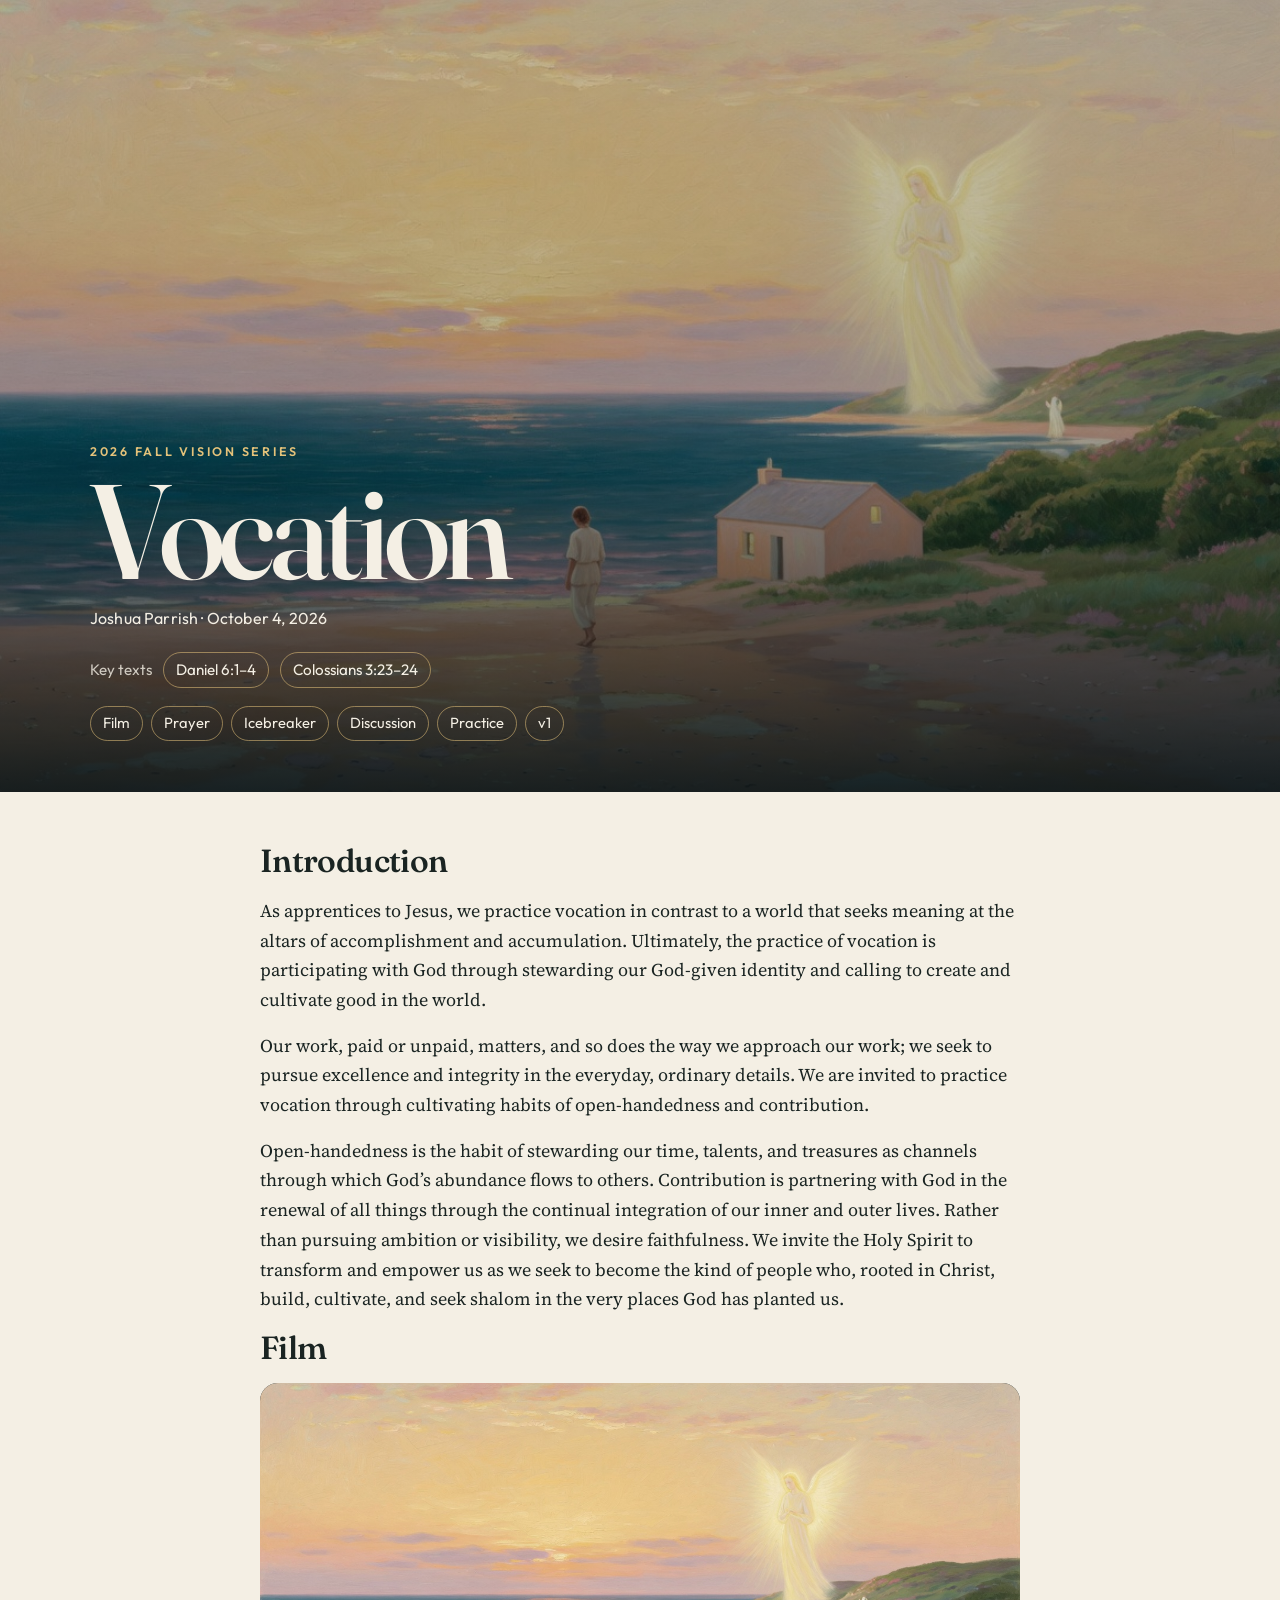
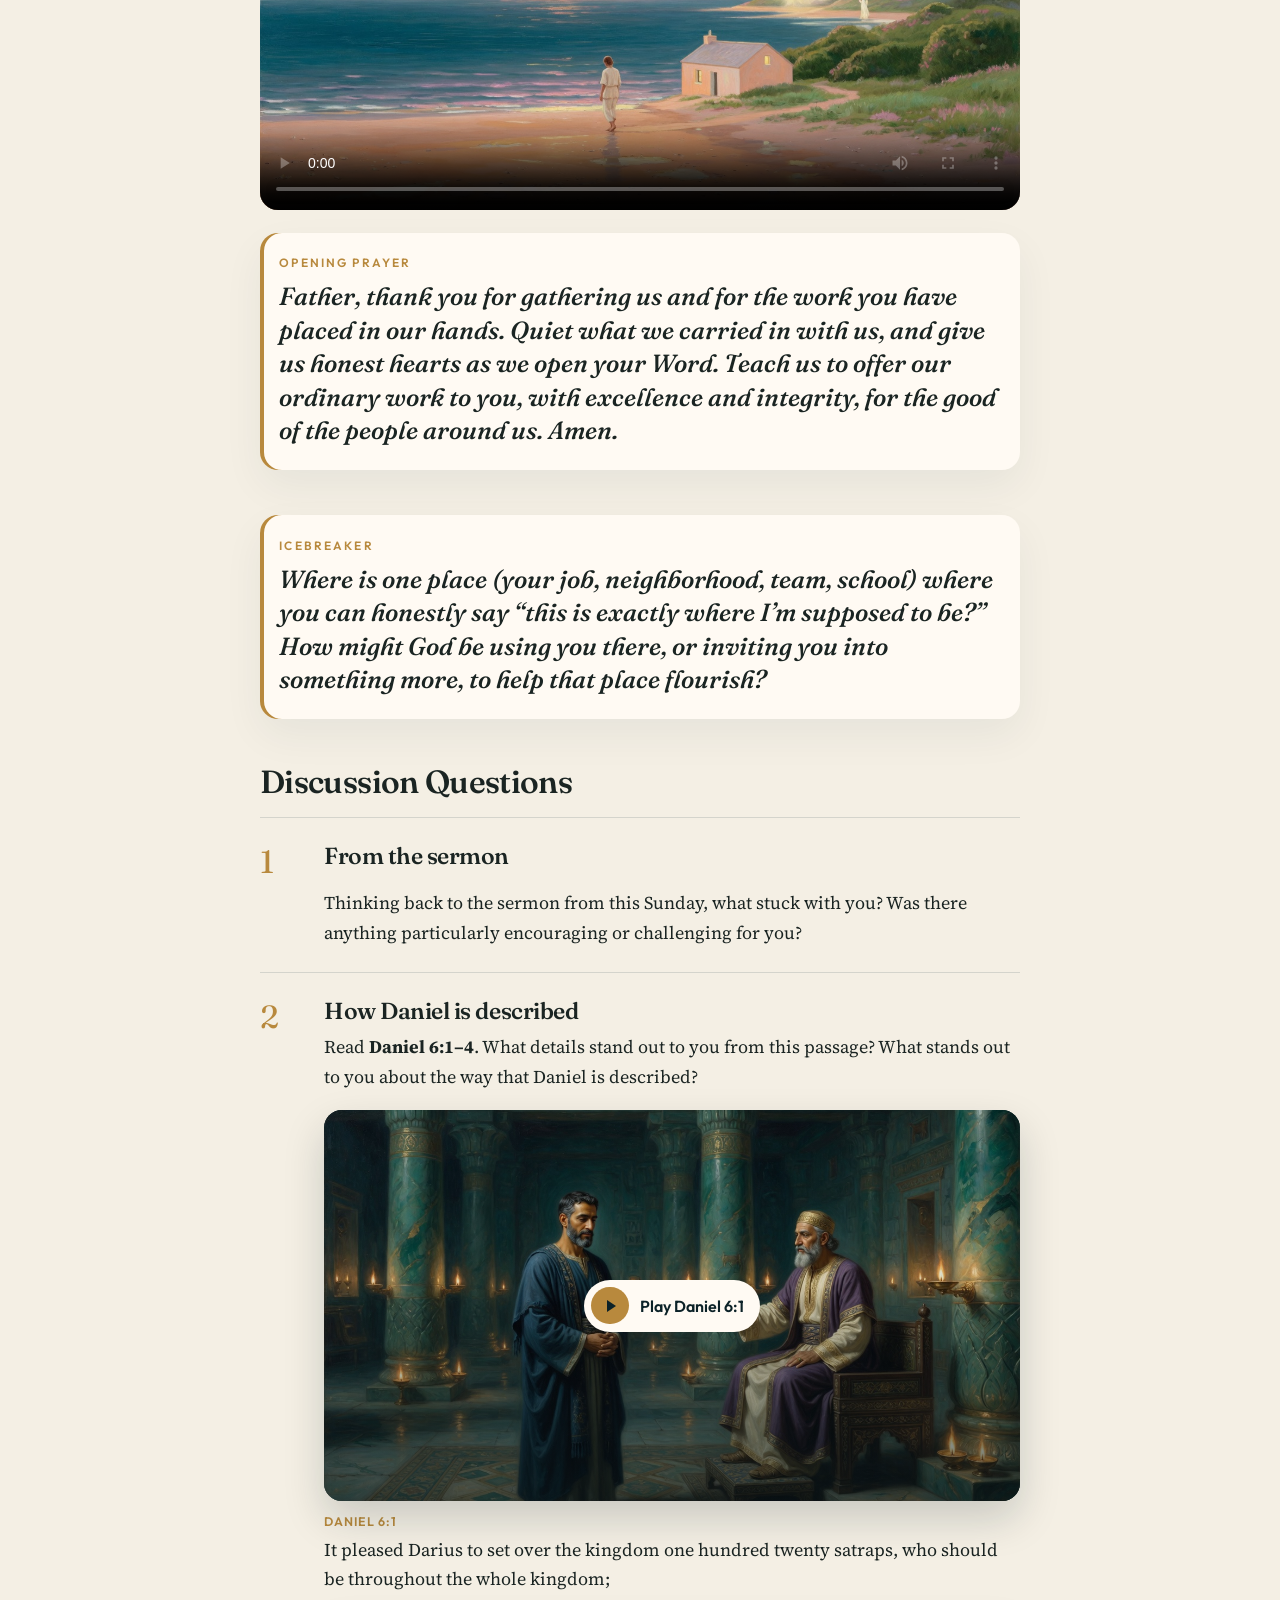
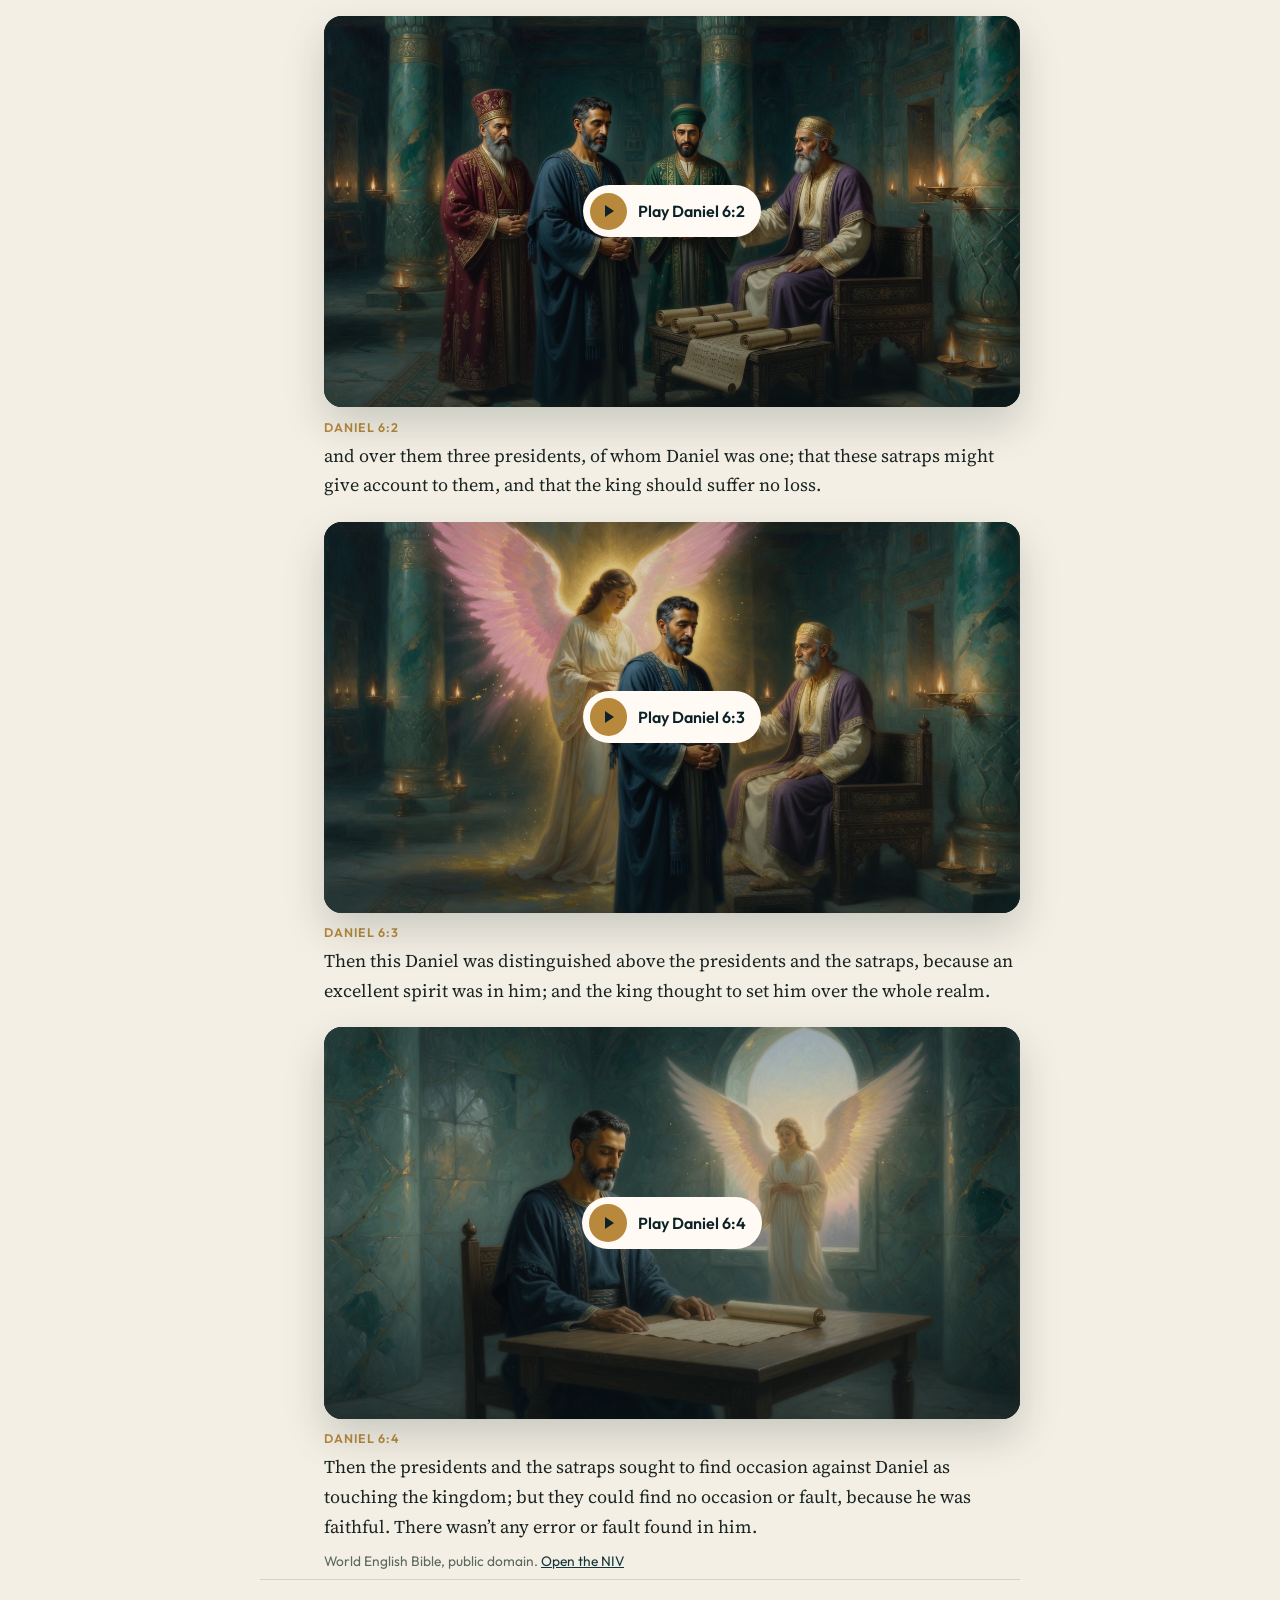
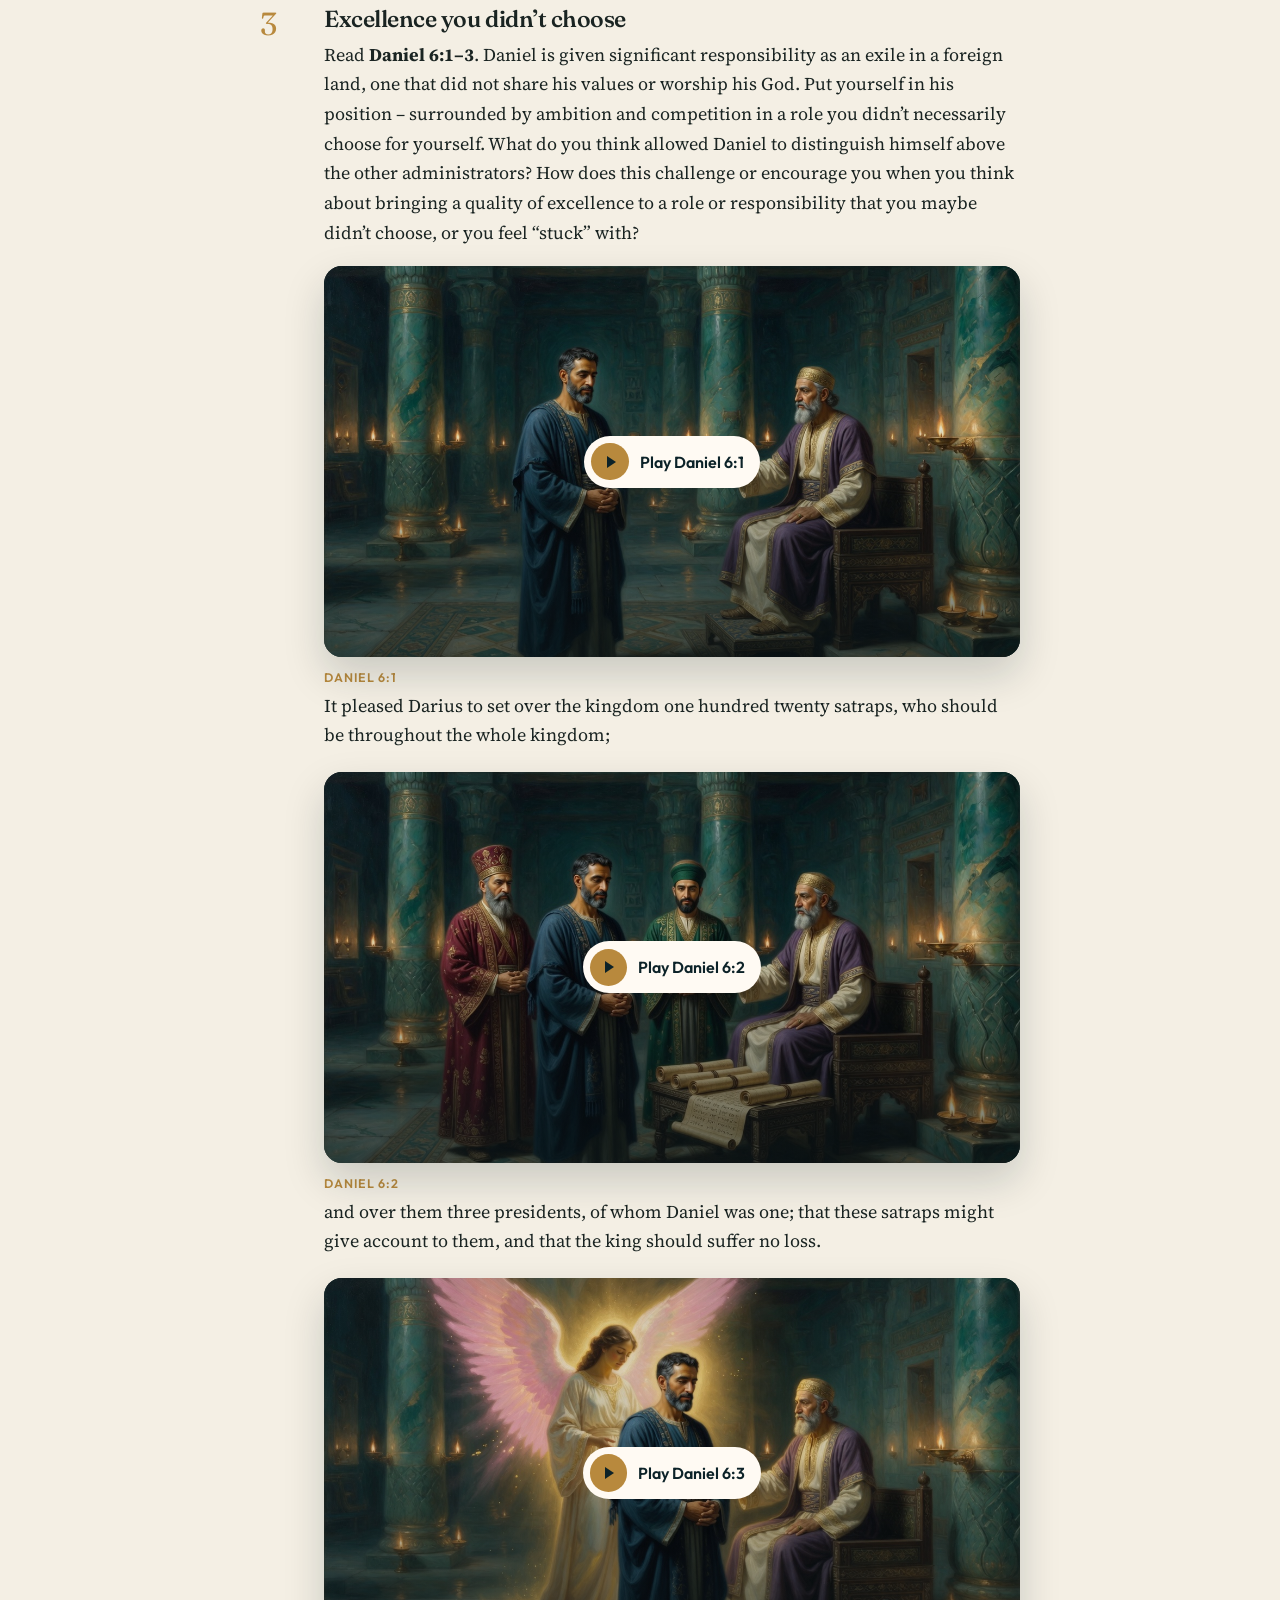
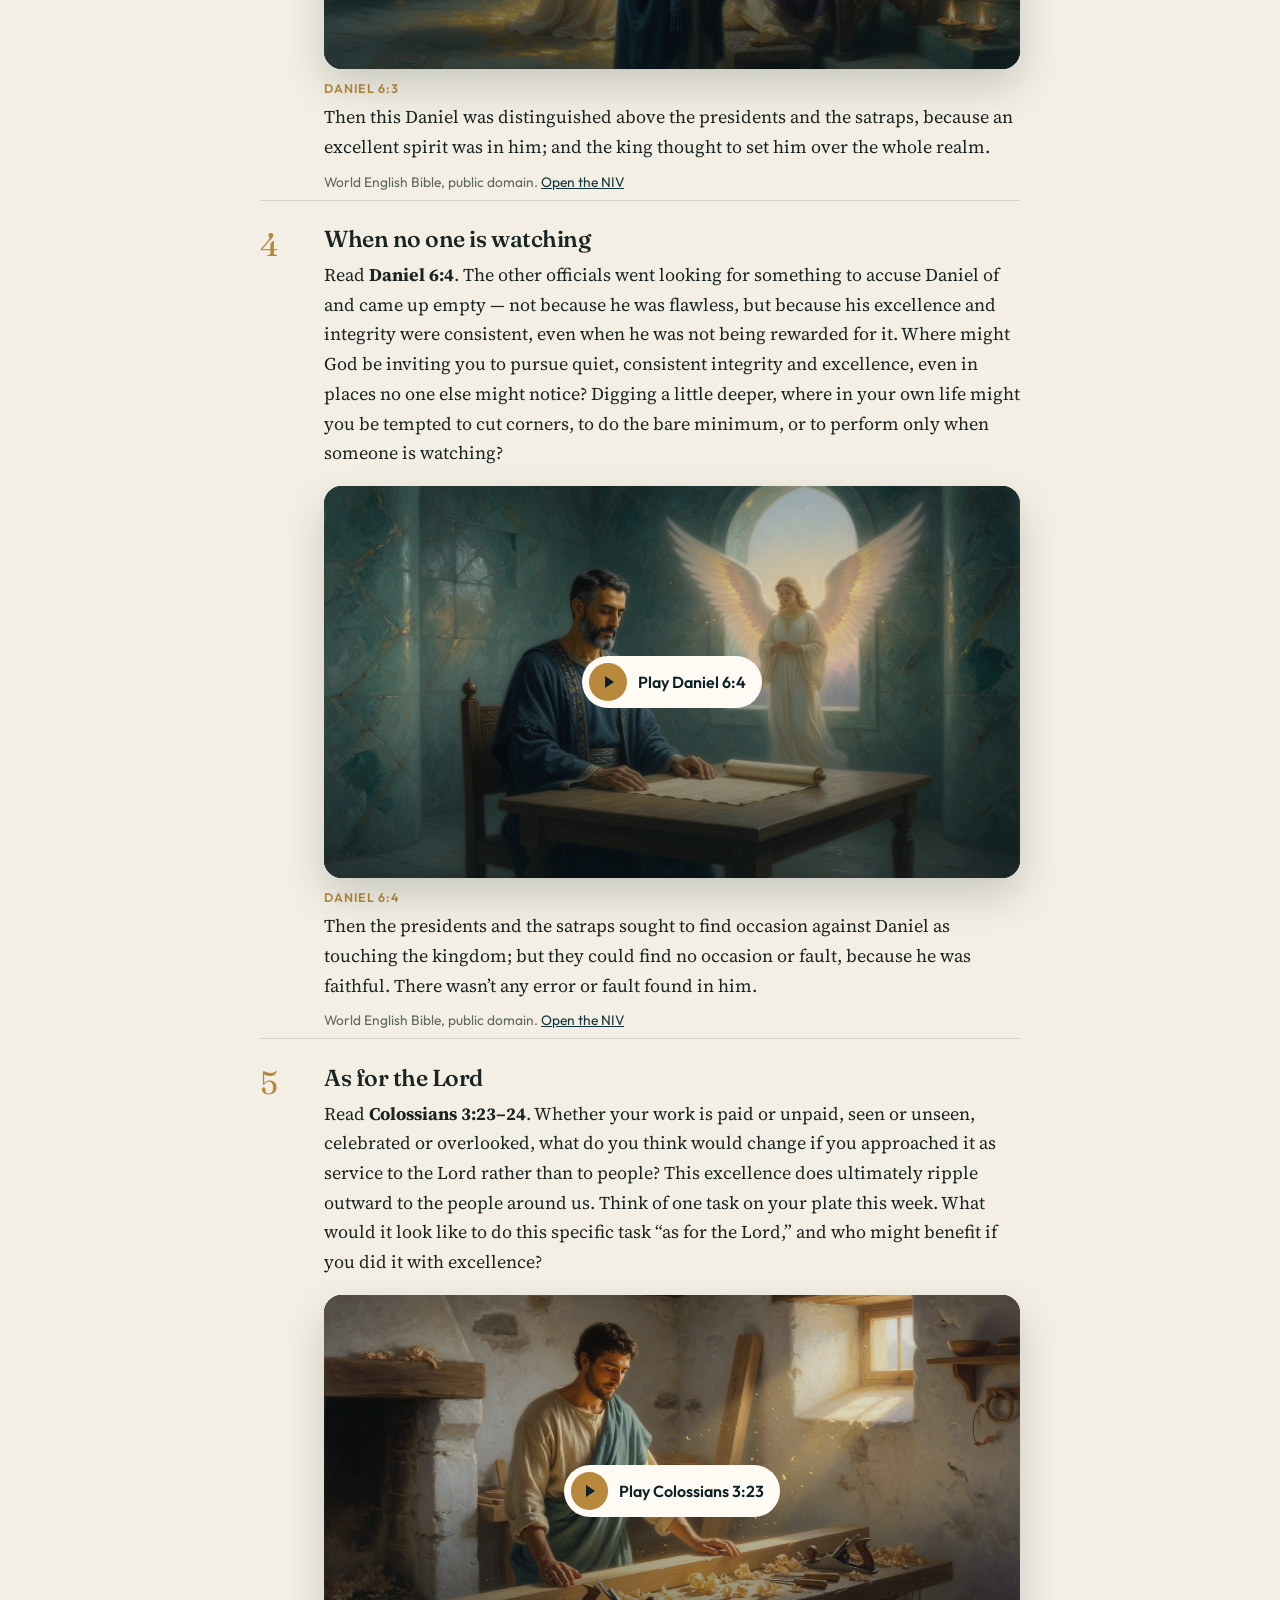
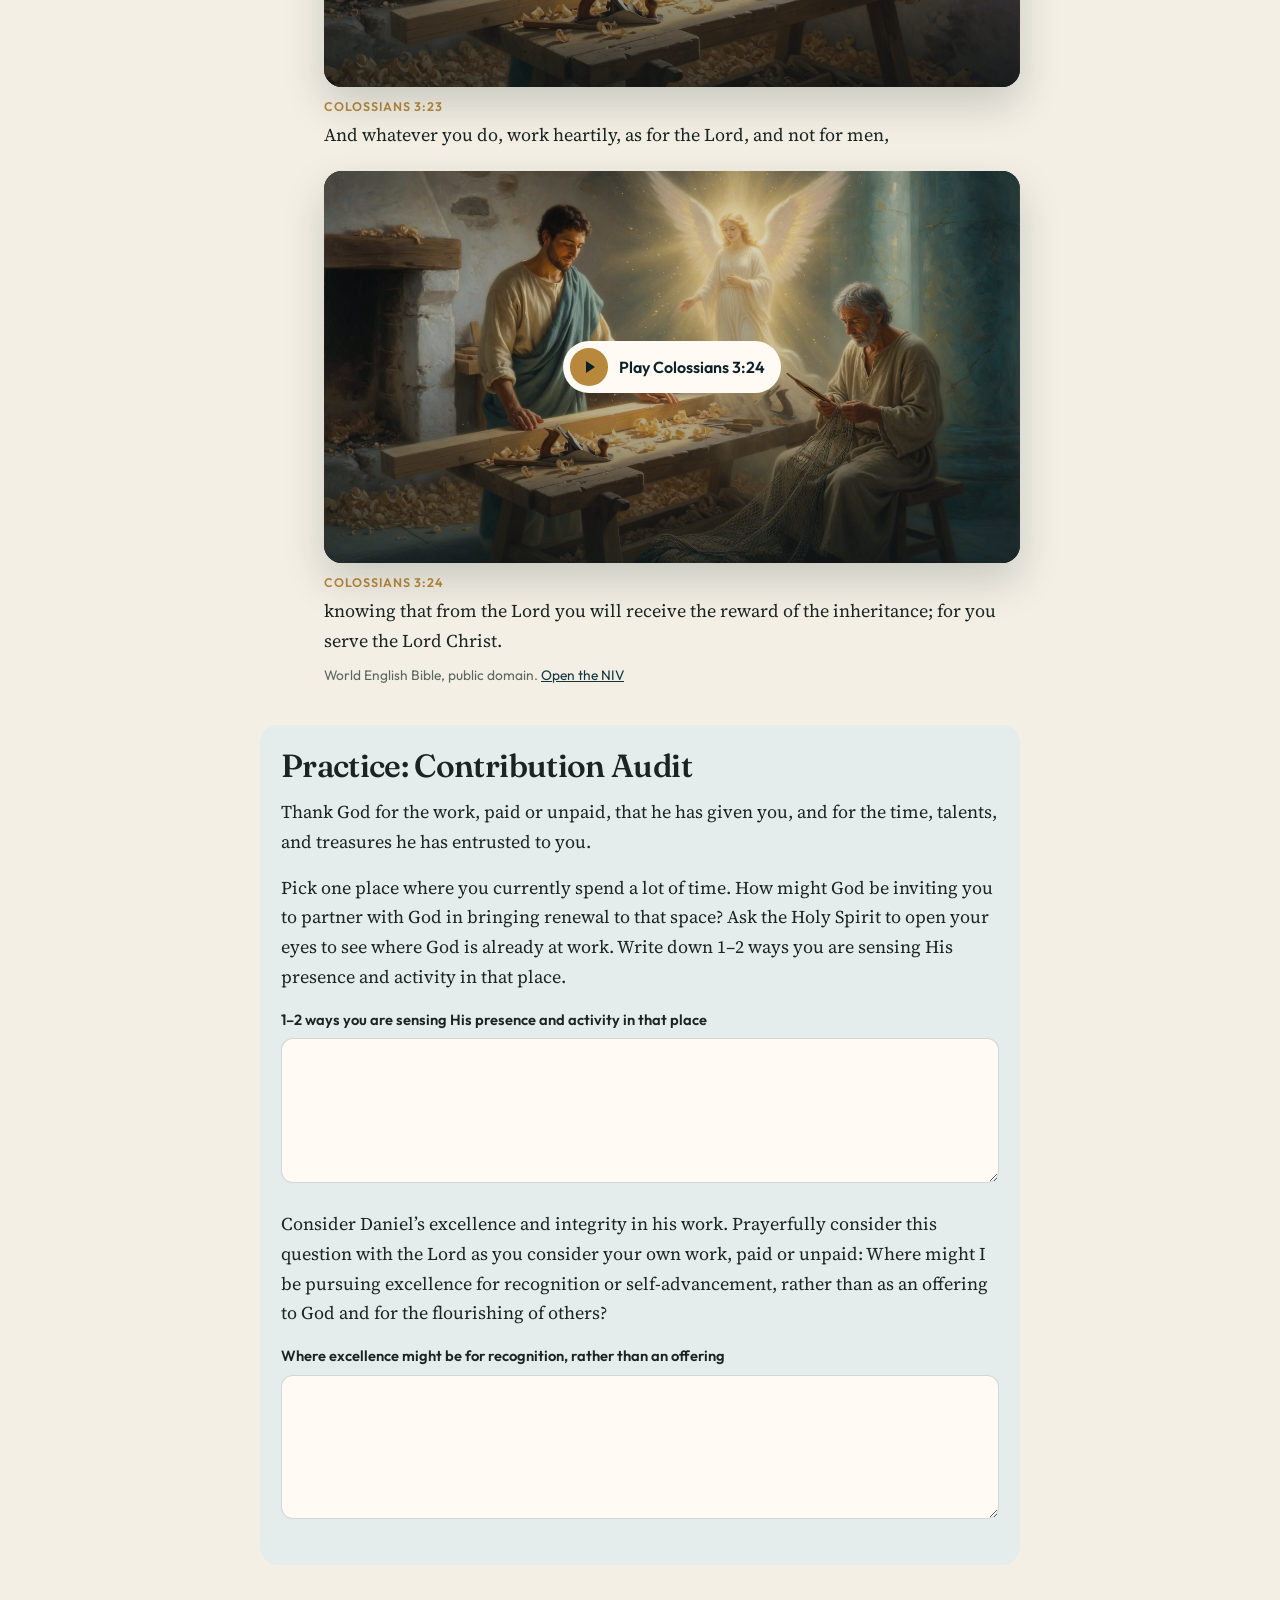
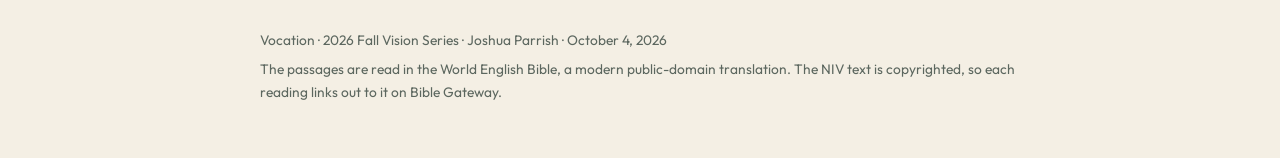
==== v2.html @ 0406d43c "Add the vocation film to the study pages. The guide now plays media/vocation.mp4 on both versions so" ====
<!DOCTYPE html>
<html lang="en">
<head>
  <meta charset="utf-8">
  <meta name="viewport" content="width=device-width, initial-scale=1">
  <title>Vocation · v2</title>
  <meta name="description" content="Group guide for Vocation, October 4, 2026. Joshua Parrish. Daniel 6:1–4 and Colossians 3:23–24, read aloud over scenes from the passage.">
  <link rel="icon" href="data:image/svg+xml,%3Csvg xmlns='http://www.w3.org/2000/svg' viewBox='0 0 32 32'%3E%3Crect width='32' height='32' rx='6' fill='%2312343c'/%3E%3Cpath d='M8 15.5 16 8l8 7.5V24H8Z' fill='none' stroke='%23e4c27a' stroke-width='1.6'/%3E%3C/svg%3E">
  <link rel="preconnect" href="https://fonts.googleapis.com">
  <link rel="preconnect" href="https://fonts.gstatic.com" crossorigin>
  <link href="https://fonts.googleapis.com/css2?family=Fraunces:ital,opsz,wght@0,9..144,520;0,9..144,620;1,9..144,520&family=Outfit:wght@400;500;600&family=Source+Serif+4:ital,opsz,wght@0,8..60,460;0,8..60,600;1,8..60,460&display=swap" rel="stylesheet">
  <style>
:root {
  --sea: #12343c;
  --sea-deep: #0c2228;
  --gold: #b8893d;
  --gold-bright: #e4c27a;
  --cream: #f4efe4;
  --paper: #fffaf3;
  --ink: #1a2422;
  --muted: #5c675f;
  --line: rgba(18, 52, 60, 0.14);
  --mist: #e4ecec;
  --display: "Fraunces", "Iowan Old Style", Georgia, serif;
  --serif: "Source Serif 4", Palatino, "Palatino Linotype", serif;
  --sans: Outfit, "Segoe UI", sans-serif;
  --measure: 40rem;
}

* { box-sizing: border-box; }

html { scroll-behavior: smooth; }

body {
  margin: 0;
  background:
    radial-gradient(900px 420px at 0% 0%, #fff 0%, transparent 55%),
    var(--cream);
  color: var(--ink);
  font-family: var(--serif);
  font-size: 1.125rem;
  line-height: 1.65;
}

img, video { max-width: 100%; }

a { color: var(--sea); }

.skip {
  position: absolute;
  left: 1rem;
  top: -4rem;
  background: var(--paper);
  color: var(--sea);
  padding: 0.5rem 0.8rem;
  z-index: 5;
}

.skip:focus { top: 1rem; }

.hero {
  position: relative;
  min-height: 88vh;
  display: grid;
  align-items: end;
  color: var(--cream);
  background: var(--sea-deep) url("media/hero.jpg") center 40% / cover no-repeat;
  overflow: hidden;
}

.hero-media {
  position: absolute;
  inset: 0;
  width: 100%;
  height: 100%;
  object-fit: cover;
}

.hero::after {
  content: "";
  position: absolute;
  inset: 0;
  background:
    linear-gradient(to top, rgba(8, 20, 24, 0.92) 0%, rgba(8, 20, 24, 0.28) 46%, rgba(8, 20, 24, 0.18) 100%);
}

.hero-copy {
  position: relative;
  z-index: 1;
  width: min(1100px, calc(100% - 2.5rem));
  margin: 0 auto 3.2rem;
}

.series {
  margin: 0 0 0.6rem;
  font-family: var(--sans);
  font-size: 0.78rem;
  font-weight: 600;
  letter-spacing: 0.22em;
  text-transform: uppercase;
  color: var(--gold-bright);
}

.hero h1 {
  margin: 0;
  font-family: var(--display);
  font-weight: 520;
  font-size: clamp(4.6rem, 12vw, 8.4rem);
  line-height: 0.88;
  letter-spacing: -0.04em;
}

.byline {
  margin: 0.9rem 0 0;
  font-family: var(--sans);
  font-size: 1rem;
  letter-spacing: 0.01em;
}

.keys {
  display: flex;
  flex-wrap: wrap;
  gap: 0.5rem 0.7rem;
  align-items: center;
  margin: 1.3rem 0 0;
  font-family: var(--sans);
  font-size: 0.95rem;
}

.keys span { opacity: 0.8; }

.keys a,
.jump a {
  color: var(--cream);
  text-decoration: none;
  border: 1px solid rgba(228, 194, 122, 0.55);
  border-radius: 999px;
  padding: 0.28rem 0.75rem;
}

.keys a:hover,
.jump a:hover,
.keys a:focus-visible,
.jump a:focus-visible {
  background: rgba(228, 194, 122, 0.18);
}

.jump {
  display: flex;
  flex-wrap: wrap;
  gap: 0.5rem;
  margin-top: 1.1rem;
  font-family: var(--sans);
  font-size: 0.92rem;
}

main {
  width: min(760px, calc(100% - 2rem));
  margin: 0 auto;
  padding: 3.2rem 0 4rem;
}

h2, h3 {
  font-family: var(--display);
  font-weight: 560;
  letter-spacing: -0.02em;
  line-height: 1.15;
}

h2 { font-size: 2rem; margin: 0 0 1rem; }

h3 { font-size: 1.45rem; margin: 0 0 0.45rem; }

.intro p,
.lead,
.practice p { margin: 0 0 1rem; }

.icebreaker,
.prayer {
  margin: 2.4rem 0 2.8rem;
  padding: 1.3rem 1.35rem 1.4rem 1.2rem;
  background: var(--paper);
  border-radius: 18px;
  box-shadow: inset 4px 0 0 var(--gold), 0 16px 40px rgba(18, 52, 60, 0.06);
}

.prayer + .icebreaker { margin-top: 1rem; }

.film { margin: 2.4rem 0 0; }

.film + .prayer { margin-top: 1.4rem; }

.study-film {
  width: 100%;
  aspect-ratio: 16 / 9;
  border: 0;
  border-radius: 18px;
  background: var(--sea-deep);
  display: block;
}

.kicker {
  margin: 0 0 0.45rem;
  font-family: var(--sans);
  font-size: 0.75rem;
  font-weight: 600;
  letter-spacing: 0.18em;
  text-transform: uppercase;
  color: var(--gold);
}

.prompt {
  margin: 0;
  font-family: var(--display);
  font-weight: 520;
  font-style: italic;
  font-size: 1.55rem;
  line-height: 1.35;
}

.question {
  display: grid;
  grid-template-columns: 3.2rem 1fr;
  gap: 0.4rem 0.8rem;
  padding: 1.6rem 0 0.4rem;
  border-top: 1px solid var(--line);
}

.num {
  margin: 0.15rem 0 0;
  font-family: var(--display);
  font-size: 2rem;
  line-height: 1;
  color: var(--gold);
}

.films {
  display: flex;
  flex-direction: column;
  gap: 1.35rem;
  margin: 1.15rem 0 0.35rem;
}

.film { margin: 0; }

.film figcaption { margin-top: 0.65rem; }

.film figcaption p { margin: 0.15rem 0 0; }

.film.is-playing .stage {
  box-shadow: 0 0 0 2px var(--gold), 0 18px 40px rgba(12, 34, 40, 0.18);
}

.stage {
  position: relative;
  aspect-ratio: 16 / 9;
  border-radius: 18px;
  overflow: hidden;
  background: var(--sea-deep);
  box-shadow: 0 18px 40px rgba(12, 34, 40, 0.18);
}

.stage video {
  width: 100%;
  height: 100%;
  object-fit: cover;
  display: block;
  background: var(--sea-deep);
}

.veil {
  position: absolute;
  inset: 0;
  display: grid;
  place-items: center;
  background: linear-gradient(to top, rgba(8, 20, 24, 0.62), rgba(8, 20, 24, 0.12) 55%);
}

.is-playing .veil,
.is-paused .veil { display: none; }

.hear, .toggle, .jump {
  font-family: var(--sans);
  cursor: pointer;
}

.hear {
  display: inline-flex;
  align-items: center;
  gap: 0.7rem;
  border: 0;
  border-radius: 999px;
  padding: 0.45rem 1rem 0.45rem 0.45rem;
  background: var(--paper);
  color: var(--sea-deep);
  font-size: 1rem;
  font-weight: 600;
}

.hear:focus-visible,
.toggle:focus-visible,
.jump:focus-visible,
textarea:focus-visible,
a:focus-visible {
  outline: 2px solid var(--gold-bright);
  outline-offset: 3px;
}

.mark {
  width: 2.35rem;
  height: 2.35rem;
  border-radius: 50%;
  background: var(--gold);
  display: grid;
  place-items: center;
  flex: none;
}

.mark::before {
  content: "";
  display: block;
  width: 0;
  height: 0;
  border-left: 9px solid var(--sea-deep);
  border-top: 6px solid transparent;
  border-bottom: 6px solid transparent;
  margin-left: 3px;
}

.bar {
  display: none;
  position: absolute;
  left: 0;
  right: 0;
  bottom: 0;
  gap: 0.8rem;
  align-items: center;
  padding: 0.7rem 0.8rem;
  background: linear-gradient(to top, rgba(8, 20, 24, 0.88), transparent);
  color: var(--cream);
}

.is-playing .bar,
.is-paused .bar { display: flex; }

.toggle {
  border: 0;
  border-radius: 999px;
  background: var(--paper);
  color: var(--sea-deep);
  font-weight: 600;
  padding: 0.4rem 0.85rem;
}

.now {
  margin: 0;
  font-family: var(--sans);
  font-size: 0.95rem;
}

.vref {
  display: block;
  font-family: var(--sans);
  font-size: 0.78rem;
  font-weight: 600;
  letter-spacing: 0.08em;
  text-transform: uppercase;
  color: var(--gold);
  margin-bottom: 0.15rem;
}

.credit, .saved, footer p {
  font-family: var(--sans);
  font-size: 0.86rem;
  color: var(--muted);
}

.credit { margin: 0.55rem 0 0; }

.practice {
  margin-top: 2rem;
  padding: 1.4rem 1.3rem 1.2rem;
  background: var(--mist);
  border-radius: 18px;
}

.practice h2 { margin-bottom: 0.8rem; }

.note {
  display: block;
  margin: 0 0 1.1rem;
}

.note span {
  display: block;
  margin-bottom: 0.4rem;
  font-family: var(--sans);
  font-size: 0.92rem;
  font-weight: 600;
}

textarea {
  width: 100%;
  border: 1px solid rgba(18, 52, 60, 0.18);
  border-radius: 12px;
  padding: 0.75rem 0.85rem;
  font: inherit;
  color: inherit;
  background: var(--paper);
  resize: vertical;
}

.saved { margin: 0; }

footer {
  width: min(760px, calc(100% - 2rem));
  margin: 0 auto;
  padding: 0 0 3rem;
}

footer p { margin: 0 0 0.4rem; }

.sr-only {
  position: absolute;
  width: 1px;
  height: 1px;
  padding: 0;
  margin: -1px;
  overflow: hidden;
  clip: rect(0, 0, 0, 0);
  white-space: nowrap;
  border: 0;
}

@media (max-width: 640px) {
  body { font-size: 1.05rem; }
  .hero { min-height: 78vh; }
  .prompt { font-size: 1.3rem; }
  .question { grid-template-columns: 1fr; gap: 0.2rem; }
  .num { font-size: 1.6rem; }
}

@media (prefers-reduced-motion: reduce) {
  html { scroll-behavior: auto; }
  .hero-media { display: none; }
}

</style>
</head>
<body>
  <a class="skip" href="#content">Skip to the guide</a>

  <header class="hero">
    <video class="hero-media" autoplay muted loop playsinline poster="media/hero.jpg">
      <source src="media/hero.mp4" type="video/mp4">
    </video>
    <div class="hero-copy">
      <p class="series">2026 Fall Vision Series</p>
      <h1>Vocation</h1>
      <p class="byline">Joshua Parrish <span aria-hidden="true">·</span> <time datetime="2026-10-04">October 4, 2026</time></p>
      <p class="keys">
        <span>Key texts</span>
        <a href="#daniel">Daniel 6:1–4</a>
        <a href="#colossians">Colossians 3:23–24</a>
      </p>
      <nav class="jump" aria-label="Guide">
        <a href="#film">Film</a>
        <a href="#prayer">Prayer</a>
        <a href="#icebreaker">Icebreaker</a>
        <a href="#discuss">Discussion</a>
        <a href="#practice">Practice</a>
        <a href="v1.html">v1</a>
      </nav>
    </div>
  </header>

  <main id="content">
    <section class="intro" aria-labelledby="intro-title">
      <h2 id="intro-title">Introduction</h2>
      <p>As apprentices to Jesus, we practice vocation in contrast to a world that seeks meaning at the altars of accomplishment and accumulation. Ultimately, the practice of vocation is participating with God through stewarding our God-given identity and calling to create and cultivate good in the world.</p>
      <p>Our work, paid or unpaid, matters, and so does the way we approach our work; we seek to pursue excellence and integrity in the everyday, ordinary details. We are invited to practice vocation through cultivating habits of open-handedness and contribution.</p>
      <p>Open-handedness is the habit of stewarding our time, talents, and treasures as channels through which God’s abundance flows to others. Contribution is partnering with God in the renewal of all things through the continual integration of our inner and outer lives. Rather than pursuing ambition or visibility, we desire faithfulness. We invite the Holy Spirit to transform and empower us as we seek to become the kind of people who, rooted in Christ, build, cultivate, and seek shalom in the very places God has planted us.</p>
    </section>

    <section class="film" id="film" aria-labelledby="film-title">
      <h2 id="film-title">Film</h2>
      <video class="study-film" controls playsinline preload="metadata" poster="media/hero.jpg">
        <source src="media/vocation.mp4" type="video/mp4">
      </video>
    </section>

    <section class="prayer" id="prayer" aria-labelledby="prayer-title">
      <p class="kicker" id="prayer-title">Opening prayer</p>
      <p class="prompt">Father, thank you for gathering us and for the work you have placed in our hands. Quiet what we carried in with us, and give us honest hearts as we open your Word. Teach us to offer our ordinary work to you, with excellence and integrity, for the good of the people around us. Amen.</p>
    </section>

    <section class="icebreaker" id="icebreaker" aria-labelledby="ice-title">
      <p class="kicker" id="ice-title">Icebreaker</p>
      <p class="prompt">Where is one place (your job, neighborhood, team, school) where you can honestly say “this is exactly where I’m supposed to be?” How might God be using you there, or inviting you into something more, to help that place flourish?</p>
    </section>

    <section class="discuss" id="discuss" aria-labelledby="discuss-title">
      <h2 id="discuss-title">Discussion Questions</h2>

      <article class="question">
        <p class="num" aria-hidden="true">1</p>
        <div>
          <h3>From the sermon</h3>
          <p>Thinking back to the sermon from this Sunday, what stuck with you? Was there anything particularly encouraging or challenging for you?</p>
        </div>
      </article>

      <article class="question" id="daniel">
        <p class="num" aria-hidden="true">2</p>
        <div>
          <h3>How Daniel is described</h3>
          <p class="lead">Read <strong>Daniel 6:1–4</strong>. What details stand out to you from this passage? What stands out to you about the way that Daniel is described?</p>
          <div class="films">
            <figure class="film" data-ref="Daniel 6:1">
              <div class="stage">
                <video playsinline preload="none" poster="media/dan-6-1.jpg" src="media/dan-6-1.mp4"></video>
                <div class="veil">
                  <button type="button" class="hear"><span class="mark" aria-hidden="true"></span><span class="label">Play Daniel 6:1</span></button>
                </div>
                <div class="bar">
                  <button type="button" class="toggle">Pause</button>
                  <p class="now">Daniel 6:1</p>
                </div>
              </div>
              <figcaption><span class="vref">Daniel 6:1</span><p>It pleased Darius to set over the kingdom one hundred twenty satraps, who should be throughout the whole kingdom;</p></figcaption>
            </figure>
            <figure class="film" data-ref="Daniel 6:2">
              <div class="stage">
                <video playsinline preload="none" poster="media/dan-6-2.jpg" src="media/dan-6-2.mp4"></video>
                <div class="veil">
                  <button type="button" class="hear"><span class="mark" aria-hidden="true"></span><span class="label">Play Daniel 6:2</span></button>
                </div>
                <div class="bar">
                  <button type="button" class="toggle">Pause</button>
                  <p class="now">Daniel 6:2</p>
                </div>
              </div>
              <figcaption><span class="vref">Daniel 6:2</span><p>and over them three presidents, of whom Daniel was one; that these satraps might give account to them, and that the king should suffer no loss.</p></figcaption>
            </figure>
            <figure class="film" data-ref="Daniel 6:3">
              <div class="stage">
                <video playsinline preload="none" poster="media/dan-6-3.jpg" src="media/dan-6-3.mp4"></video>
                <div class="veil">
                  <button type="button" class="hear"><span class="mark" aria-hidden="true"></span><span class="label">Play Daniel 6:3</span></button>
                </div>
                <div class="bar">
                  <button type="button" class="toggle">Pause</button>
                  <p class="now">Daniel 6:3</p>
                </div>
              </div>
              <figcaption><span class="vref">Daniel 6:3</span><p>Then this Daniel was distinguished above the presidents and the satraps, because an excellent spirit was in him; and the king thought to set him over the whole realm.</p></figcaption>
            </figure>
            <figure class="film" data-ref="Daniel 6:4">
              <div class="stage">
                <video playsinline preload="none" poster="media/dan-6-4.jpg" src="media/dan-6-4.mp4"></video>
                <div class="veil">
                  <button type="button" class="hear"><span class="mark" aria-hidden="true"></span><span class="label">Play Daniel 6:4</span></button>
                </div>
                <div class="bar">
                  <button type="button" class="toggle">Pause</button>
                  <p class="now">Daniel 6:4</p>
                </div>
              </div>
              <figcaption><span class="vref">Daniel 6:4</span><p>Then the presidents and the satraps sought to find occasion against Daniel as touching the kingdom; but they could find no occasion or fault, because he was faithful. There wasn’t any error or fault found in him.</p></figcaption>
            </figure>
          </div>
          <p class="credit">World English Bible, public domain. <a href="https://www.biblegateway.com/passage/?search=Daniel+6%3A1-4&amp;version=NIV">Open the NIV</a></p>
        </div>
      </article>

      <article class="question">
        <p class="num" aria-hidden="true">3</p>
        <div>
          <h3>Excellence you didn’t choose</h3>
          <p class="lead">Read <strong>Daniel 6:1–3</strong>. Daniel is given significant responsibility as an exile in a foreign land, one that did not share his values or worship his God. Put yourself in his position – surrounded by ambition and competition in a role you didn’t necessarily choose for yourself. What do you think allowed Daniel to distinguish himself above the other administrators? How does this challenge or encourage you when you think about bringing a quality of excellence to a role or responsibility that you maybe didn’t choose, or you feel “stuck” with?</p>
          <div class="films">
            <figure class="film" data-ref="Daniel 6:1">
              <div class="stage">
                <video playsinline preload="none" poster="media/dan-6-1.jpg" src="media/dan-6-1.mp4"></video>
                <div class="veil">
                  <button type="button" class="hear"><span class="mark" aria-hidden="true"></span><span class="label">Play Daniel 6:1</span></button>
                </div>
                <div class="bar">
                  <button type="button" class="toggle">Pause</button>
                  <p class="now">Daniel 6:1</p>
                </div>
              </div>
              <figcaption><span class="vref">Daniel 6:1</span><p>It pleased Darius to set over the kingdom one hundred twenty satraps, who should be throughout the whole kingdom;</p></figcaption>
            </figure>
            <figure class="film" data-ref="Daniel 6:2">
              <div class="stage">
                <video playsinline preload="none" poster="media/dan-6-2.jpg" src="media/dan-6-2.mp4"></video>
                <div class="veil">
                  <button type="button" class="hear"><span class="mark" aria-hidden="true"></span><span class="label">Play Daniel 6:2</span></button>
                </div>
                <div class="bar">
                  <button type="button" class="toggle">Pause</button>
                  <p class="now">Daniel 6:2</p>
                </div>
              </div>
              <figcaption><span class="vref">Daniel 6:2</span><p>and over them three presidents, of whom Daniel was one; that these satraps might give account to them, and that the king should suffer no loss.</p></figcaption>
            </figure>
            <figure class="film" data-ref="Daniel 6:3">
              <div class="stage">
                <video playsinline preload="none" poster="media/dan-6-3.jpg" src="media/dan-6-3.mp4"></video>
                <div class="veil">
                  <button type="button" class="hear"><span class="mark" aria-hidden="true"></span><span class="label">Play Daniel 6:3</span></button>
                </div>
                <div class="bar">
                  <button type="button" class="toggle">Pause</button>
                  <p class="now">Daniel 6:3</p>
                </div>
              </div>
              <figcaption><span class="vref">Daniel 6:3</span><p>Then this Daniel was distinguished above the presidents and the satraps, because an excellent spirit was in him; and the king thought to set him over the whole realm.</p></figcaption>
            </figure>
          </div>
          <p class="credit">World English Bible, public domain. <a href="https://www.biblegateway.com/passage/?search=Daniel+6%3A1-3&amp;version=NIV">Open the NIV</a></p>
        </div>
      </article>

      <article class="question">
        <p class="num" aria-hidden="true">4</p>
        <div>
          <h3>When no one is watching</h3>
          <p class="lead">Read <strong>Daniel 6:4</strong>. The other officials went looking for something to accuse Daniel of and came up empty — not because he was flawless, but because his excellence and integrity were consistent, even when he was not being rewarded for it. Where might God be inviting you to pursue quiet, consistent integrity and excellence, even in places no one else might notice? Digging a little deeper, where in your own life might you be tempted to cut corners, to do the bare minimum, or to perform only when someone is watching?</p>
          <div class="films">
            <figure class="film" data-ref="Daniel 6:4">
              <div class="stage">
                <video playsinline preload="none" poster="media/dan-6-4.jpg" src="media/dan-6-4.mp4"></video>
                <div class="veil">
                  <button type="button" class="hear"><span class="mark" aria-hidden="true"></span><span class="label">Play Daniel 6:4</span></button>
                </div>
                <div class="bar">
                  <button type="button" class="toggle">Pause</button>
                  <p class="now">Daniel 6:4</p>
                </div>
              </div>
              <figcaption><span class="vref">Daniel 6:4</span><p>Then the presidents and the satraps sought to find occasion against Daniel as touching the kingdom; but they could find no occasion or fault, because he was faithful. There wasn’t any error or fault found in him.</p></figcaption>
            </figure>
          </div>
          <p class="credit">World English Bible, public domain. <a href="https://www.biblegateway.com/passage/?search=Daniel+6%3A4&amp;version=NIV">Open the NIV</a></p>
        </div>
      </article>

      <article class="question" id="colossians">
        <p class="num" aria-hidden="true">5</p>
        <div>
          <h3>As for the Lord</h3>
          <p class="lead">Read <strong>Colossians 3:23–24</strong>. Whether your work is paid or unpaid, seen or unseen, celebrated or overlooked, what do you think would change if you approached it as service to the Lord rather than to people? This excellence does ultimately ripple outward to the people around us. Think of one task on your plate this week. What would it look like to do this specific task “as for the Lord,” and who might benefit if you did it with excellence?</p>
          <div class="films">
            <figure class="film" data-ref="Colossians 3:23">
              <div class="stage">
                <video playsinline preload="none" poster="media/col-3-23.jpg" src="media/col-3-23.mp4"></video>
                <div class="veil">
                  <button type="button" class="hear"><span class="mark" aria-hidden="true"></span><span class="label">Play Colossians 3:23</span></button>
                </div>
                <div class="bar">
                  <button type="button" class="toggle">Pause</button>
                  <p class="now">Colossians 3:23</p>
                </div>
              </div>
              <figcaption><span class="vref">Colossians 3:23</span><p>And whatever you do, work heartily, as for the Lord, and not for men,</p></figcaption>
            </figure>
            <figure class="film" data-ref="Colossians 3:24">
              <div class="stage">
                <video playsinline preload="none" poster="media/col-3-24.jpg" src="media/col-3-24.mp4"></video>
                <div class="veil">
                  <button type="button" class="hear"><span class="mark" aria-hidden="true"></span><span class="label">Play Colossians 3:24</span></button>
                </div>
                <div class="bar">
                  <button type="button" class="toggle">Pause</button>
                  <p class="now">Colossians 3:24</p>
                </div>
              </div>
              <figcaption><span class="vref">Colossians 3:24</span><p>knowing that from the Lord you will receive the reward of the inheritance; for you serve the Lord Christ.</p></figcaption>
            </figure>
          </div>
          <p class="credit">World English Bible, public domain. <a href="https://www.biblegateway.com/passage/?search=Colossians+3%3A23-24&amp;version=NIV">Open the NIV</a></p>
        </div>
      </article>
    </section>

    <section class="practice" id="practice" aria-labelledby="practice-title">
      <h2 id="practice-title">Practice: Contribution Audit</h2>
      <p>Thank God for the work, paid or unpaid, that he has given you, and for the time, talents, and treasures he has entrusted to you.</p>
      <p>Pick one place where you currently spend a lot of time. How might God be inviting you to partner with God in bringing renewal to that space? Ask the Holy Spirit to open your eyes to see where God is already at work. Write down 1–2 ways you are sensing His presence and activity in that place.</p>
      <label class="note">
        <span>1–2 ways you are sensing His presence and activity in that place</span>
        <textarea id="note-presence" rows="4"></textarea>
      </label>
      <p>Consider Daniel’s excellence and integrity in his work. Prayerfully consider this question with the Lord as you consider your own work, paid or unpaid: Where might I be pursuing excellence for recognition or self-advancement, rather than as an offering to God and for the flourishing of others?</p>
      <label class="note">
        <span>Where excellence might be for recognition, rather than an offering</span>
        <textarea id="note-offering" rows="4"></textarea>
      </label>
      <p class="saved" id="save-state" hidden>Saved on this device.</p>
    </section>
  </main>

  <footer>
    <p>Vocation · 2026 Fall Vision Series · Joshua Parrish · October 4, 2026</p>
    <p>The passages are read in the World English Bible, a modern public-domain translation. The NIV text is copyrighted, so each reading links out to it on Bible Gateway.</p>
  </footer>

  <script>
(function () {
  const films = Array.from(document.querySelectorAll(".film"));
  let active = null;

  function speak(text, onend) {
    if (!window.speechSynthesis) {
      onend();
      return;
    }
    const utter = new SpeechSynthesisUtterance(text);
    utter.rate = 0.9;
    utter.pitch = 0.95;
    const voices = window.speechSynthesis.getVoices();
    const voice = voices.find(function (item) {
      return /en(-|_)?(US|GB)/i.test(item.lang) && /andrew|brian|guy|ryan|daniel|david|mark/i.test(item.name);
    }) || voices.find(function (item) {
      return item.lang && item.lang.toLowerCase().startsWith("en");
    });
    if (voice) utter.voice = voice;
    utter.onend = onend;
    utter.onerror = onend;
    window.speechSynthesis.cancel();
    window.speechSynthesis.speak(utter);
  }

  function Film(figure) {
    this.figure = figure;
    this.video = figure.querySelector("video");
    this.hear = figure.querySelector(".hear");
    this.toggle = figure.querySelector(".toggle");
    this.label = figure.querySelector(".label");
    this.homeLabel = this.label.textContent;
    this.ref = figure.dataset.ref;
    this.mode = "idle";
    this.usingVoice = false;
    const self = this;
    this.hear.addEventListener("click", function () { self.play(); });
    this.toggle.addEventListener("click", function () { self.onToggle(); });
    this.video.addEventListener("ended", function () {
      if (self.mode === "playing" && !self.usingVoice) self.stop();
    });
    this.video.addEventListener("error", function () {
      if (self.mode === "playing" && !self.usingVoice) self.useVoice();
    });
  }

  Film.prototype.paint = function () {
    this.figure.classList.toggle("is-playing", this.mode === "playing");
    this.figure.classList.toggle("is-paused", this.mode === "paused");
    this.label.textContent = this.mode === "idle" ? this.homeLabel : "Pause";
    this.toggle.textContent = this.mode === "paused" ? "Resume" : "Pause";
  };

  Film.prototype.play = function () {
    if (active && active !== this) active.stop();
    active = this;
    this.mode = "playing";
    this.usingVoice = false;
    if (window.speechSynthesis) window.speechSynthesis.cancel();
    this.video.muted = false;
    if (this.video.ended) this.video.currentTime = 0;
    this.paint();
    const self = this;
    const pending = this.video.play();
    if (pending && pending.catch) {
      pending.catch(function () { self.useVoice(); });
    }
  };

  Film.prototype.useVoice = function () {
    if (this.usingVoice || this.mode !== "playing") return;
    this.usingVoice = true;
    const text = this.ref + ". " + this.figure.querySelector("figcaption p").innerText;
    const self = this;
    speak(text, function () {
      if (self.mode === "playing" && self.usingVoice) self.stop();
    });
  };

  Film.prototype.onToggle = function () {
    if (this.mode === "playing") {
      this.mode = "paused";
      this.video.pause();
      if (window.speechSynthesis) window.speechSynthesis.pause();
      this.paint();
      return;
    }
    if (this.mode === "paused") {
      this.mode = "playing";
      this.paint();
      if (this.usingVoice && window.speechSynthesis) window.speechSynthesis.resume();
      else this.video.play();
    }
  };

  Film.prototype.stop = function () {
    this.mode = "idle";
    this.usingVoice = false;
    this.video.pause();
    if (window.speechSynthesis) window.speechSynthesis.cancel();
    this.paint();
    if (active === this) active = null;
  };

  films.forEach(function (figure) { new Film(figure); });

  const presence = document.getElementById("note-presence");
  const offering = document.getElementById("note-offering");
  const saveState = document.getElementById("save-state");
  const storeKey = "vocation-2026-notes";

  try {
    const saved = JSON.parse(localStorage.getItem(storeKey) || "{}");
    if (saved.presence) presence.value = saved.presence;
    if (saved.offering) offering.value = saved.offering;
  } catch (error) {
    /* Notes stay empty if storage is unavailable. */
  }

  function persist() {
    const payload = { presence: presence.value, offering: offering.value };
    try {
      localStorage.setItem(storeKey, JSON.stringify(payload));
      saveState.hidden = false;
    } catch (error) {
      saveState.hidden = true;
    }
  }

  presence.addEventListener("input", persist);
  offering.addEventListener("input", persist);

  if (window.matchMedia("(prefers-reduced-motion: reduce)").matches) {
    const hero = document.querySelector(".hero-media");
    if (hero) {
      hero.pause();
      hero.removeAttribute("autoplay");
    }
  }
})();

</script>
</body>
</html>
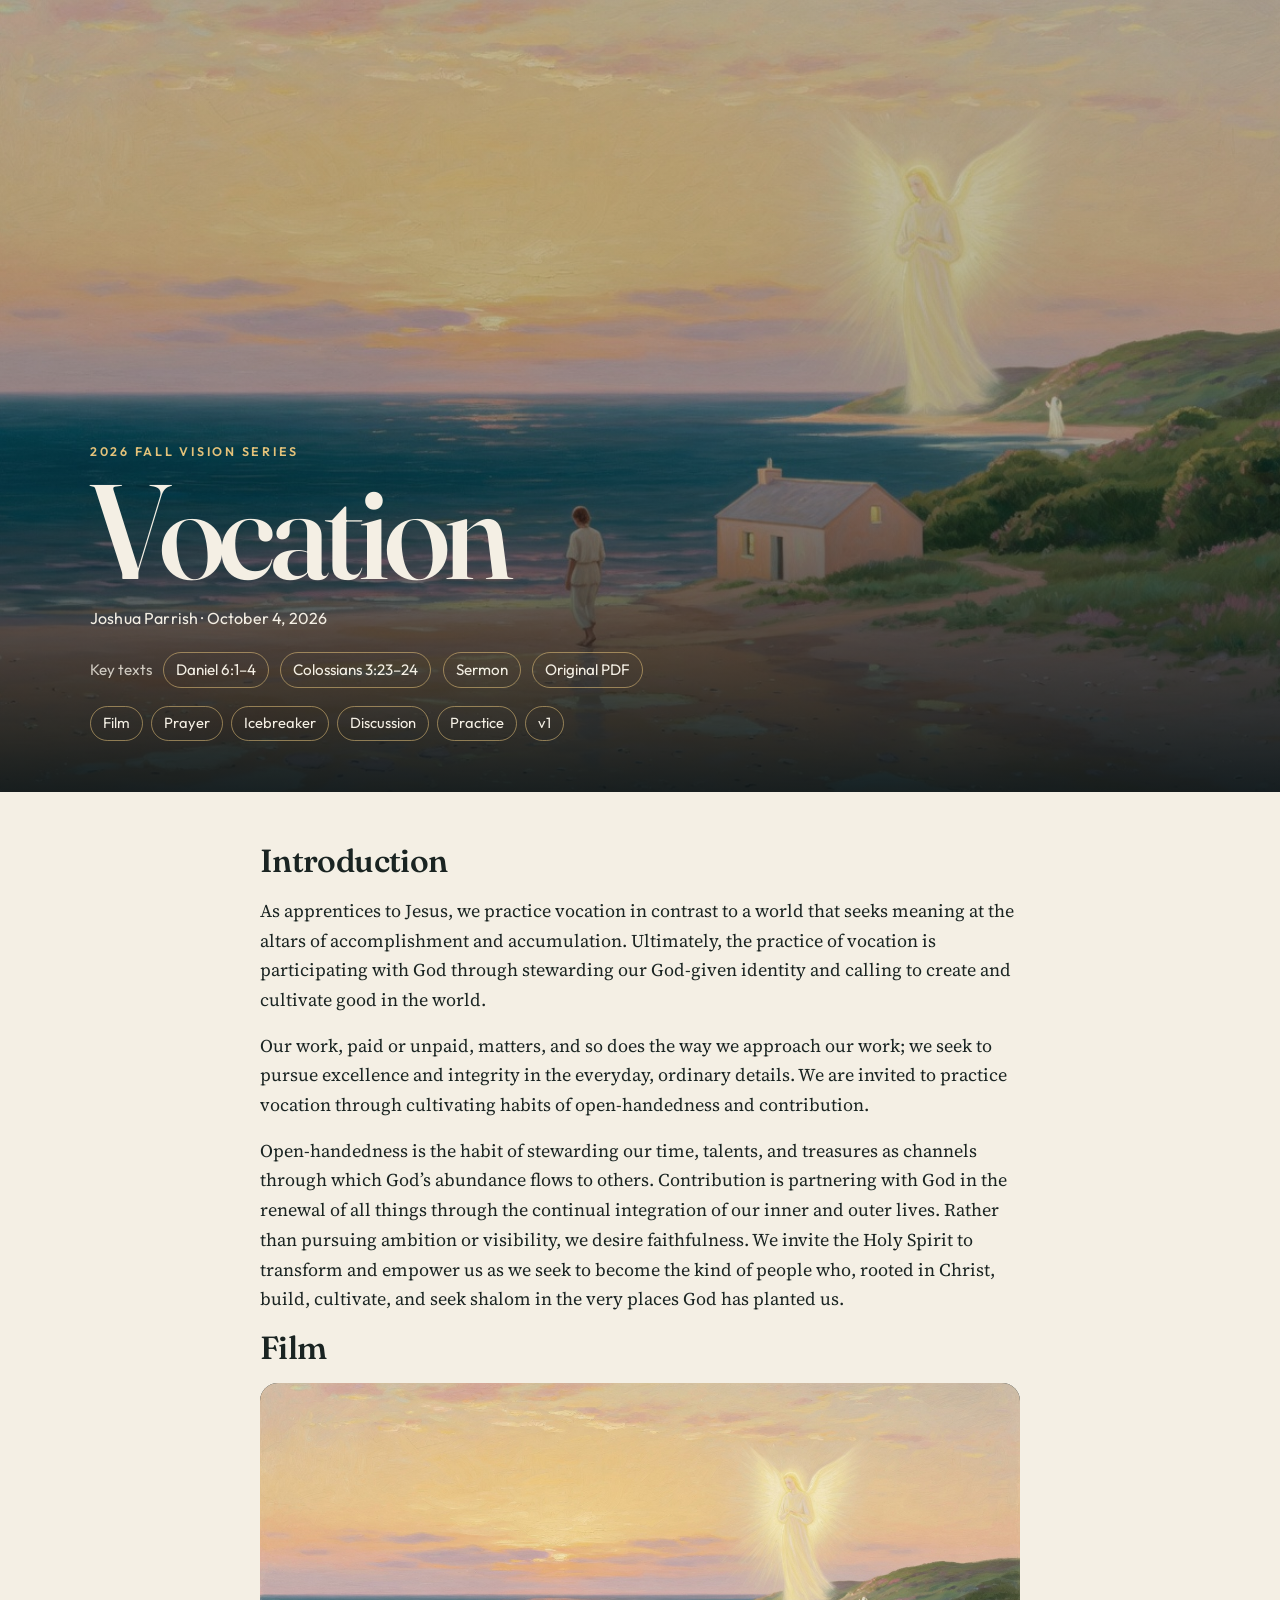
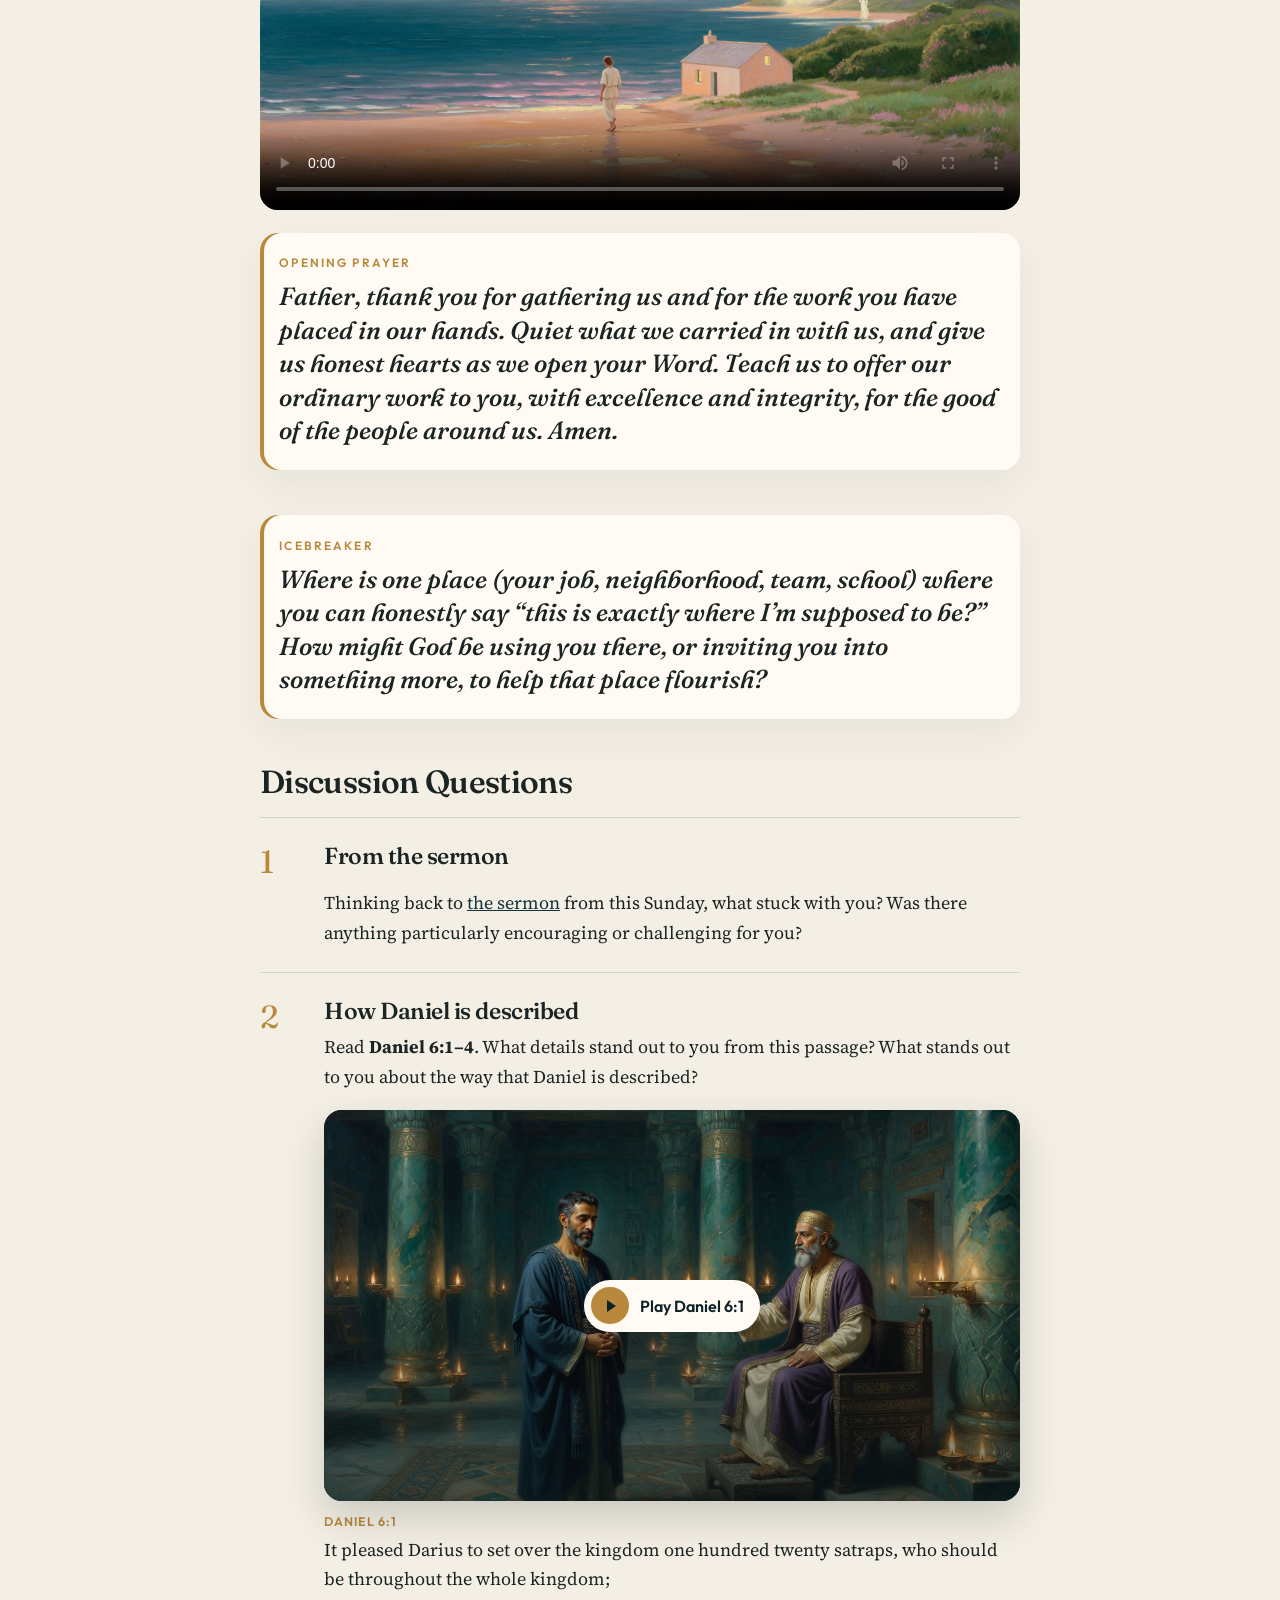
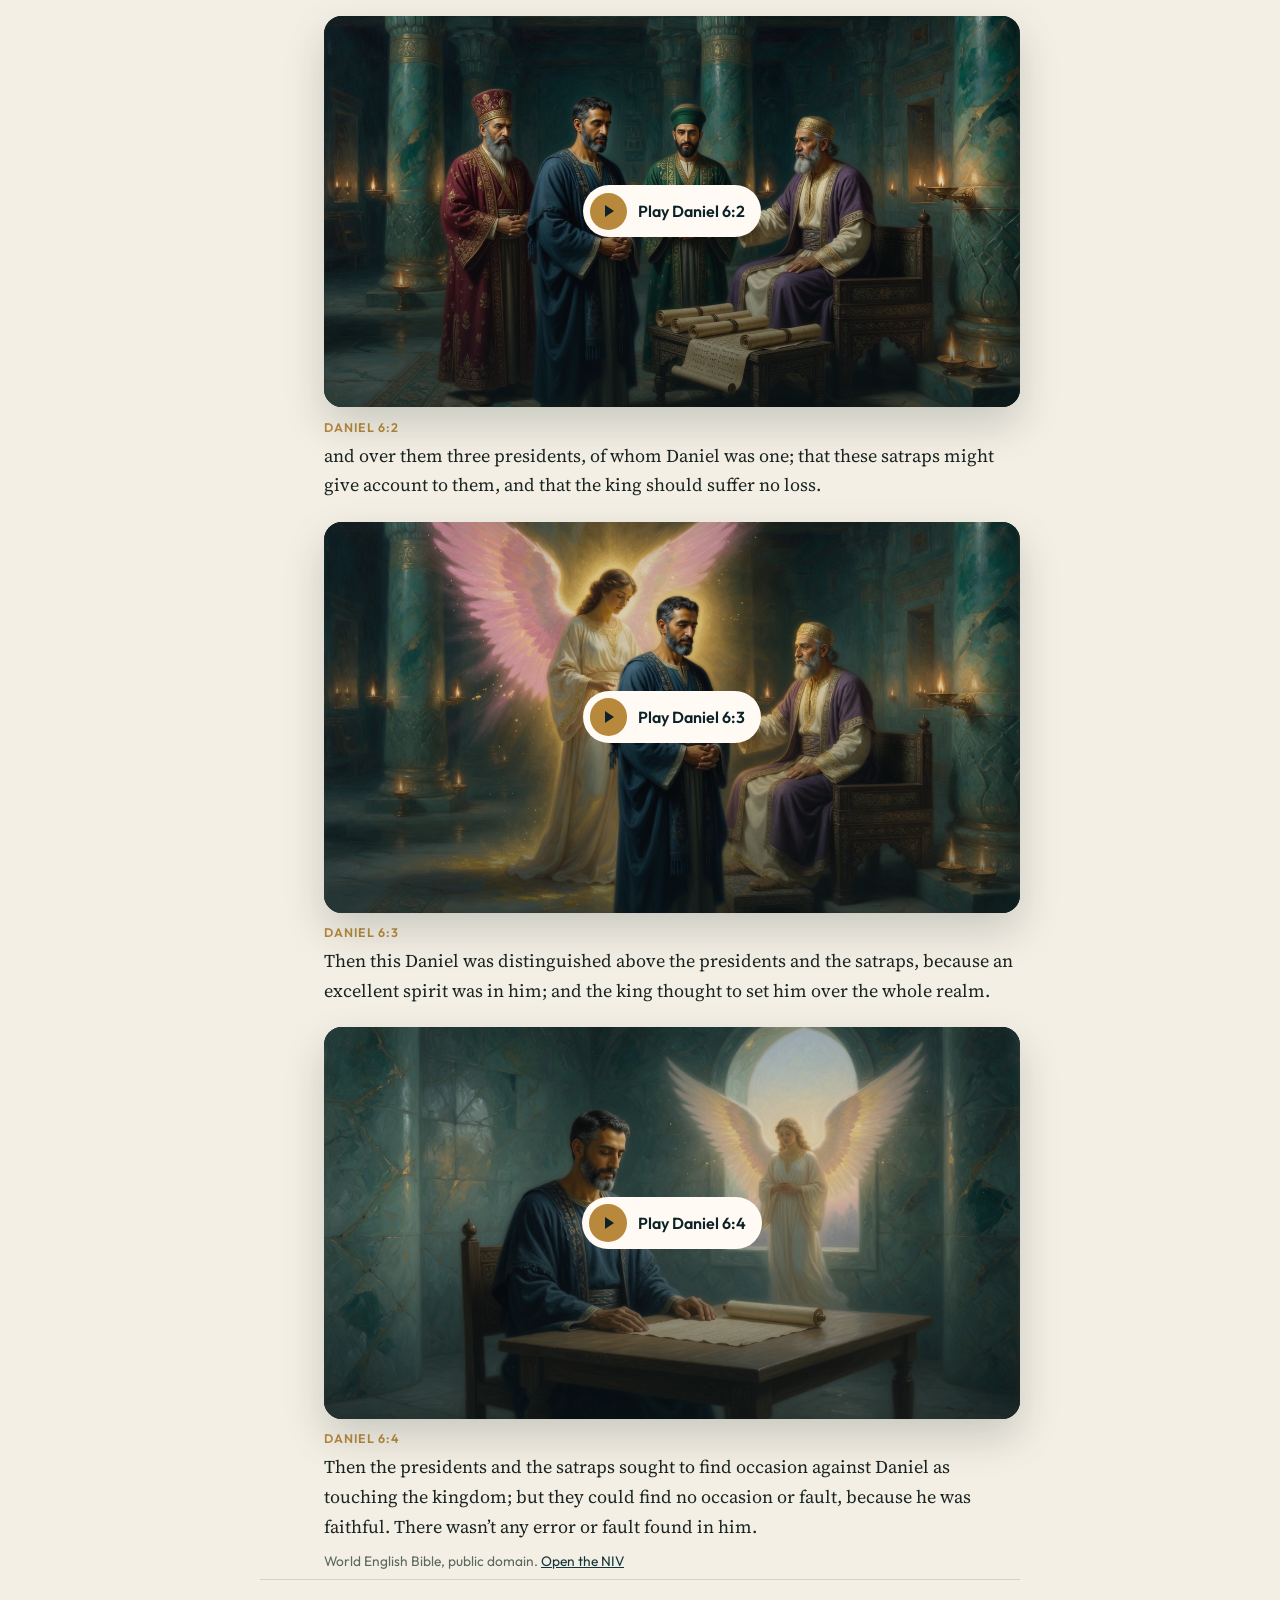
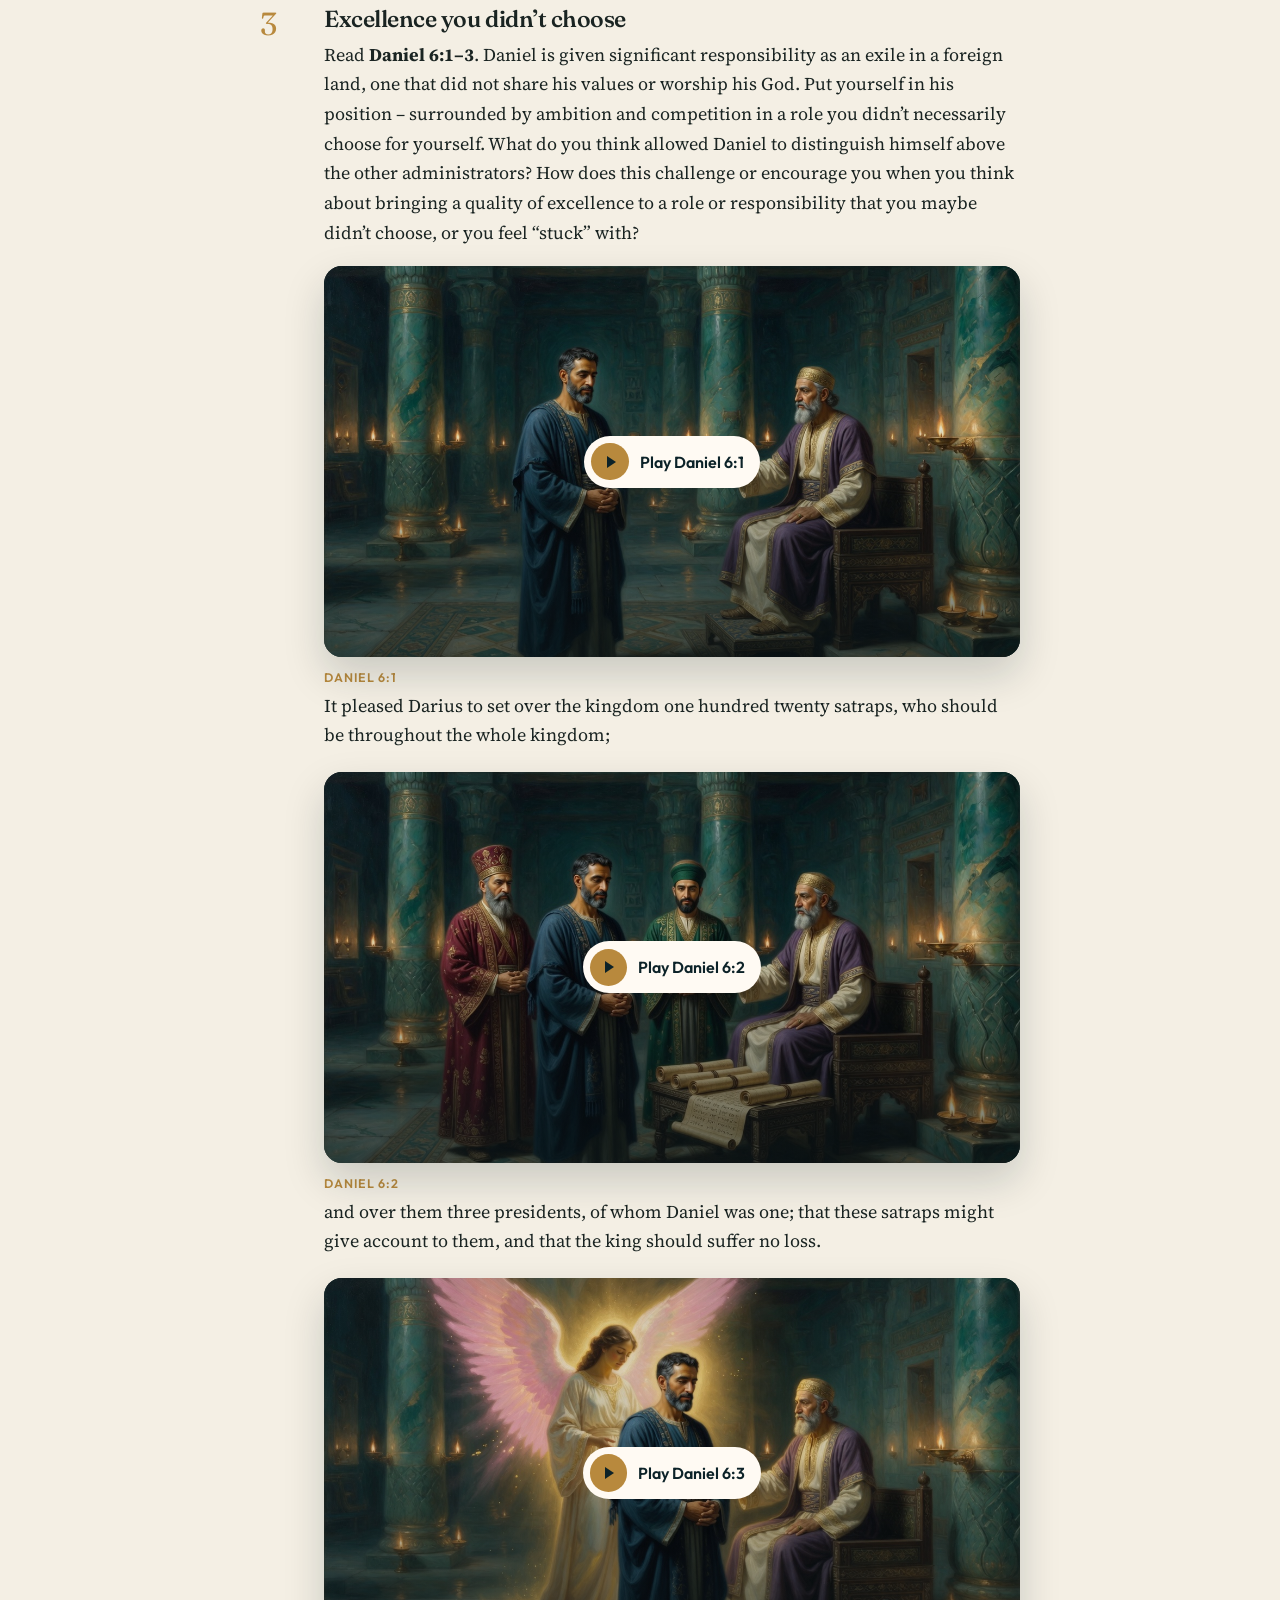
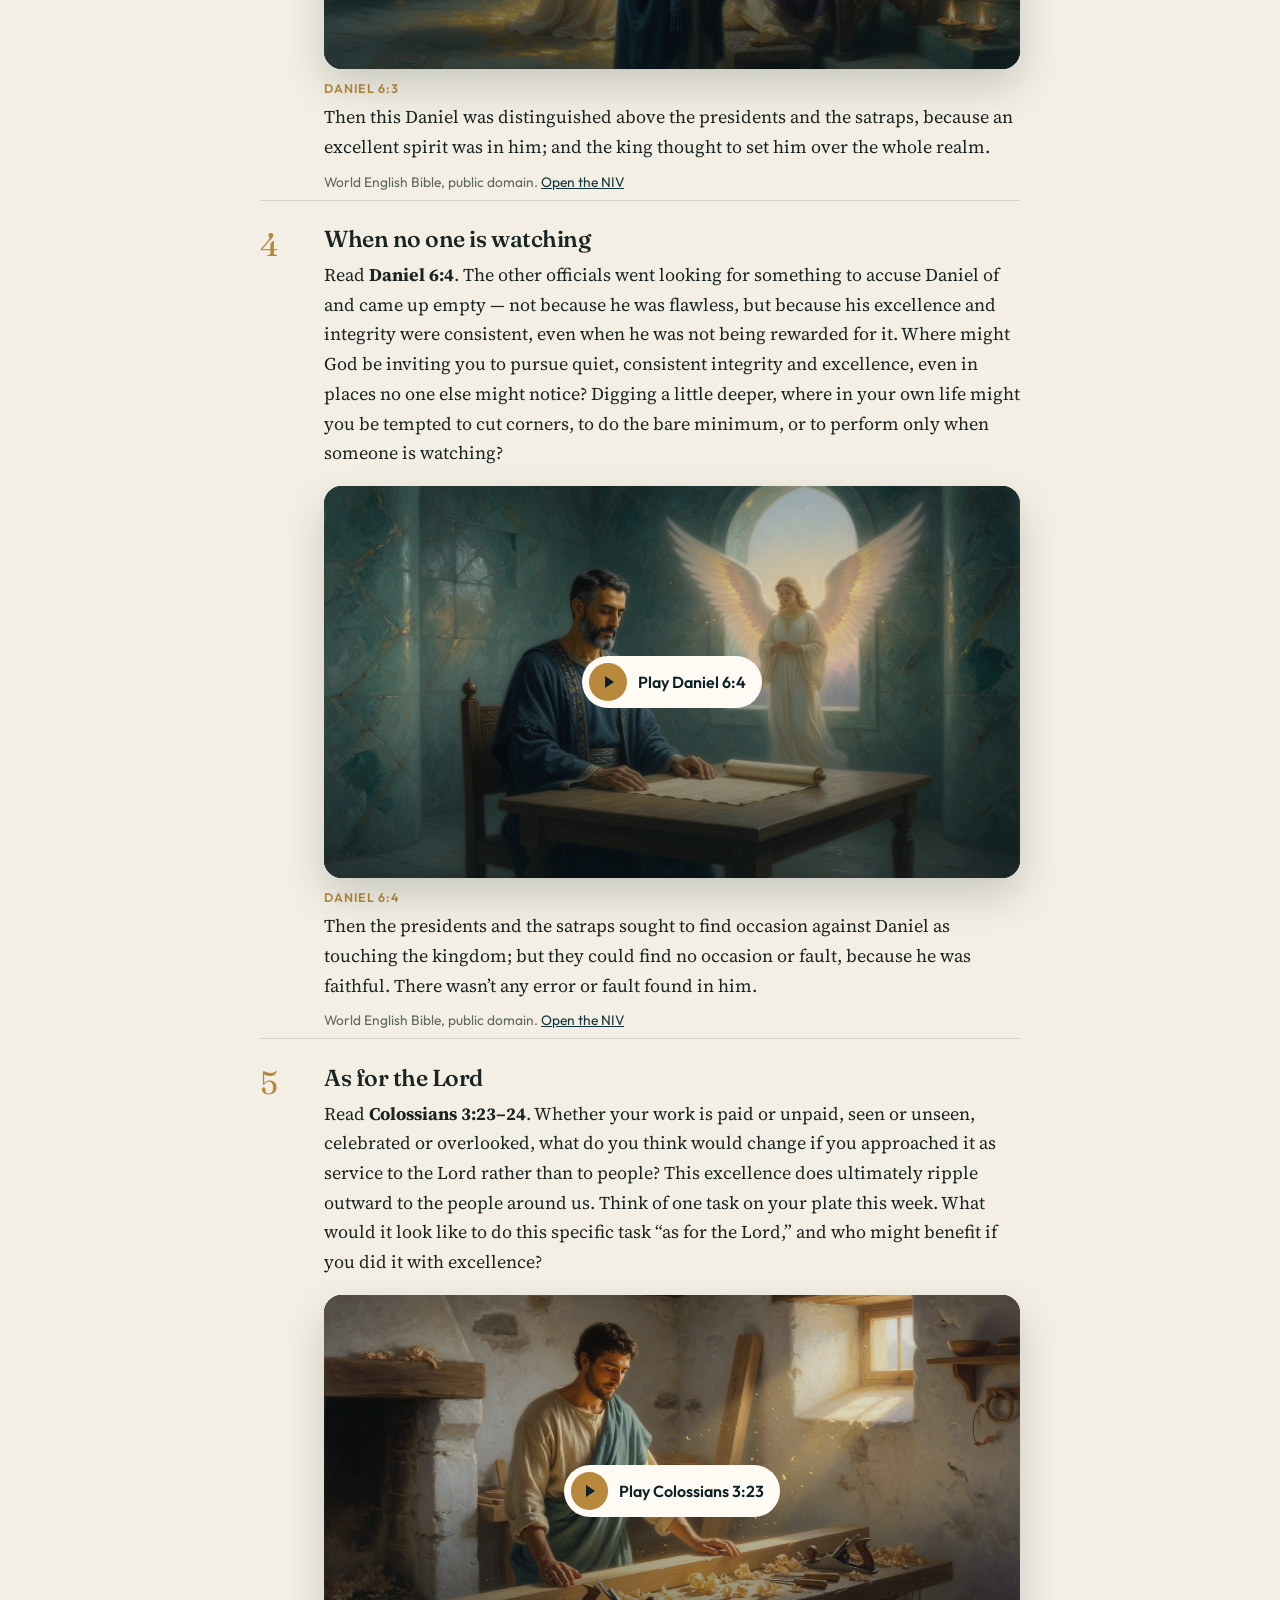
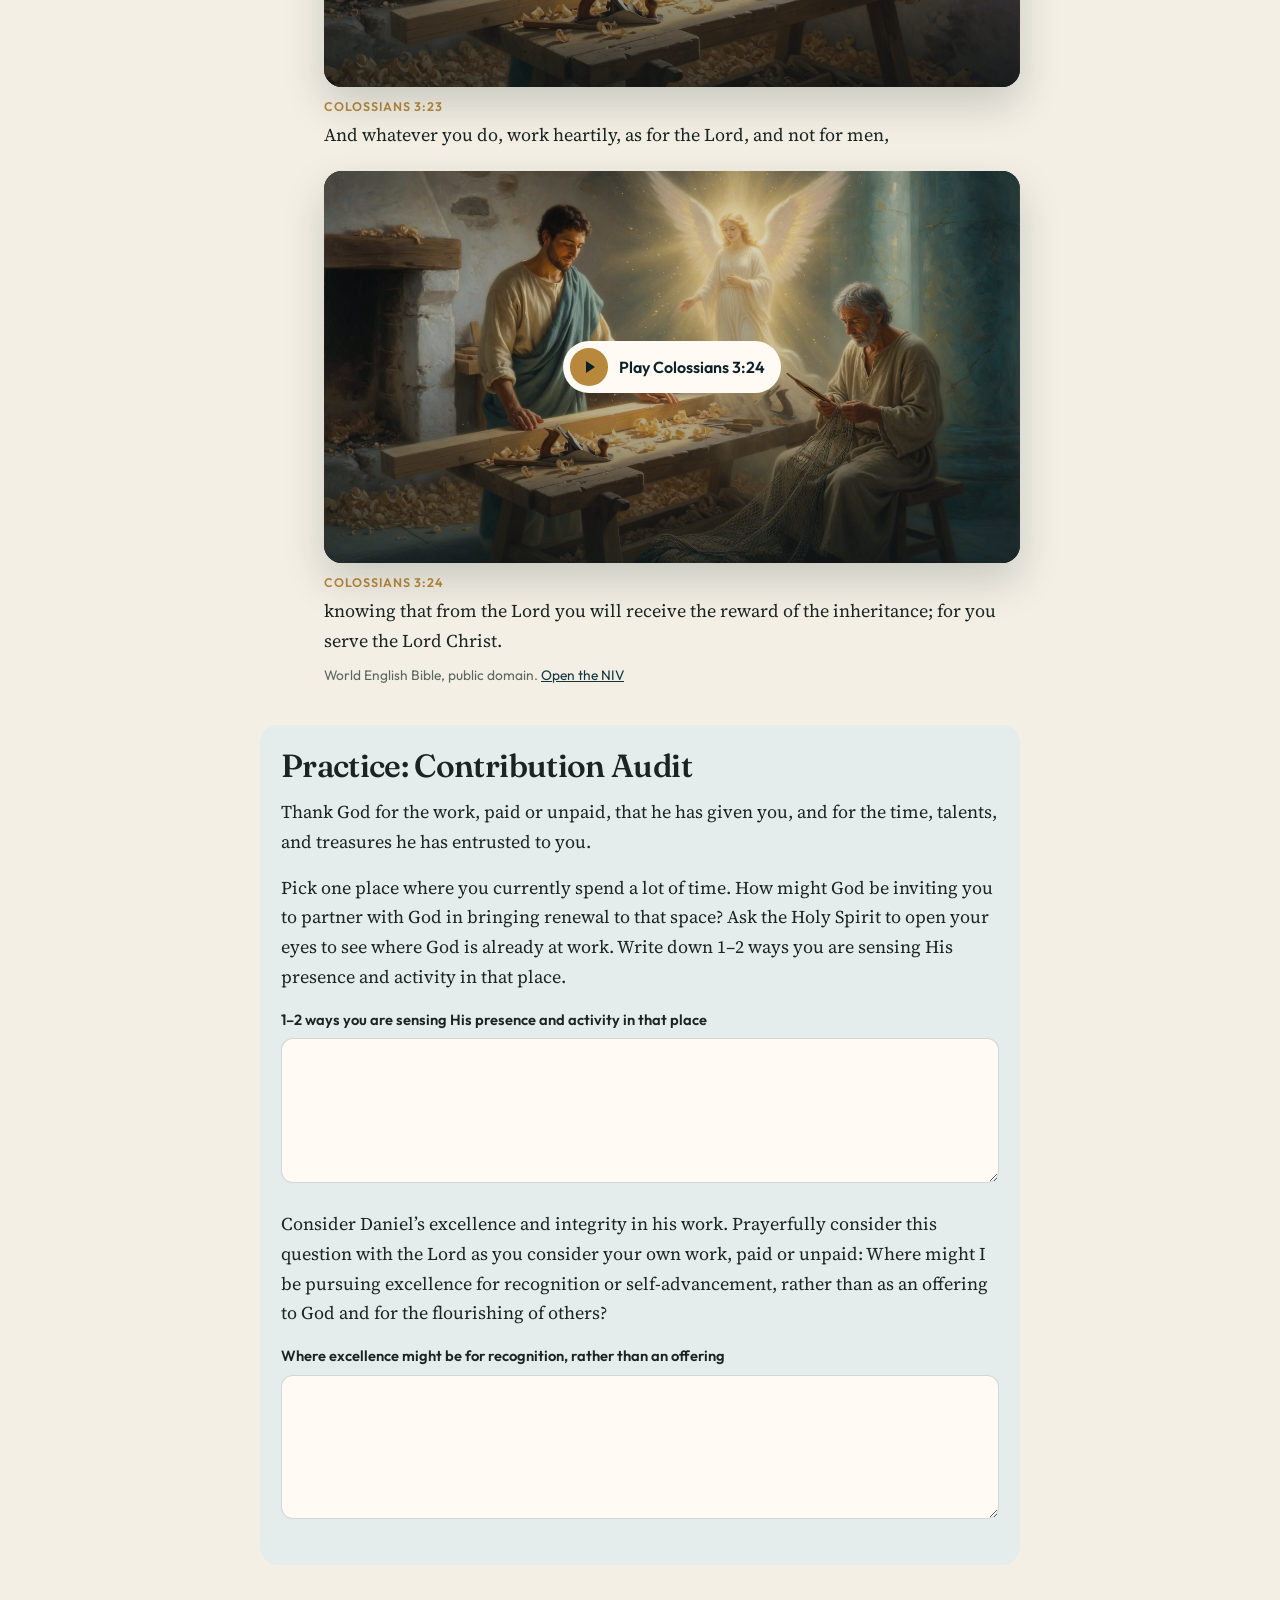
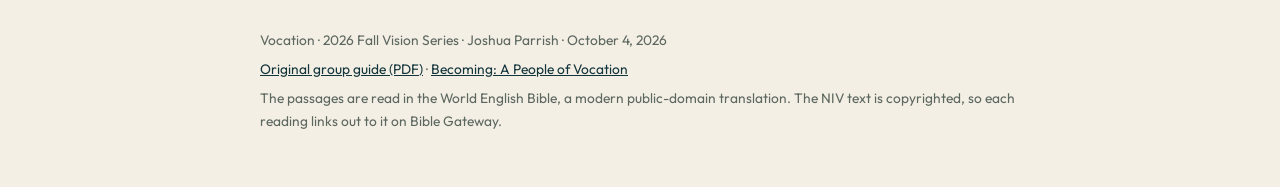
==== commit 1347c48b: "Link the original group guide and the October 4 sermon. Both study pages now open CG-10-4-26.pdf and" ====
--- a/v2.html
+++ b/v2.html
@@ -462,6 +462,8 @@
         <span>Key texts</span>
         <a href="#daniel">Daniel 6:1–4</a>
         <a href="#colossians">Colossians 3:23–24</a>
+        <a href="https://cpc.org/2026/10/04/becoming-a-people-of-vocation/" target="_blank" rel="noopener noreferrer">Sermon</a>
+        <a href="CG-10-4-26.pdf">Original PDF</a>
       </p>
       <nav class="jump" aria-label="Guide">
         <a href="#film">Film</a>
@@ -506,7 +508,7 @@
         <p class="num" aria-hidden="true">1</p>
         <div>
           <h3>From the sermon</h3>
-          <p>Thinking back to the sermon from this Sunday, what stuck with you? Was there anything particularly encouraging or challenging for you?</p>
+          <p>Thinking back to <a href="https://cpc.org/2026/10/04/becoming-a-people-of-vocation/" target="_blank" rel="noopener noreferrer">the sermon</a> from this Sunday, what stuck with you? Was there anything particularly encouraging or challenging for you?</p>
         </div>
       </article>
 
@@ -704,6 +706,7 @@
 
   <footer>
     <p>Vocation · 2026 Fall Vision Series · Joshua Parrish · October 4, 2026</p>
+    <p><a href="CG-10-4-26.pdf">Original group guide (PDF)</a> · <a href="https://cpc.org/2026/10/04/becoming-a-people-of-vocation/" target="_blank" rel="noopener noreferrer">Becoming: A People of Vocation</a></p>
     <p>The passages are read in the World English Bible, a modern public-domain translation. The NIV text is copyrighted, so each reading links out to it on Bible Gateway.</p>
   </footer>
 
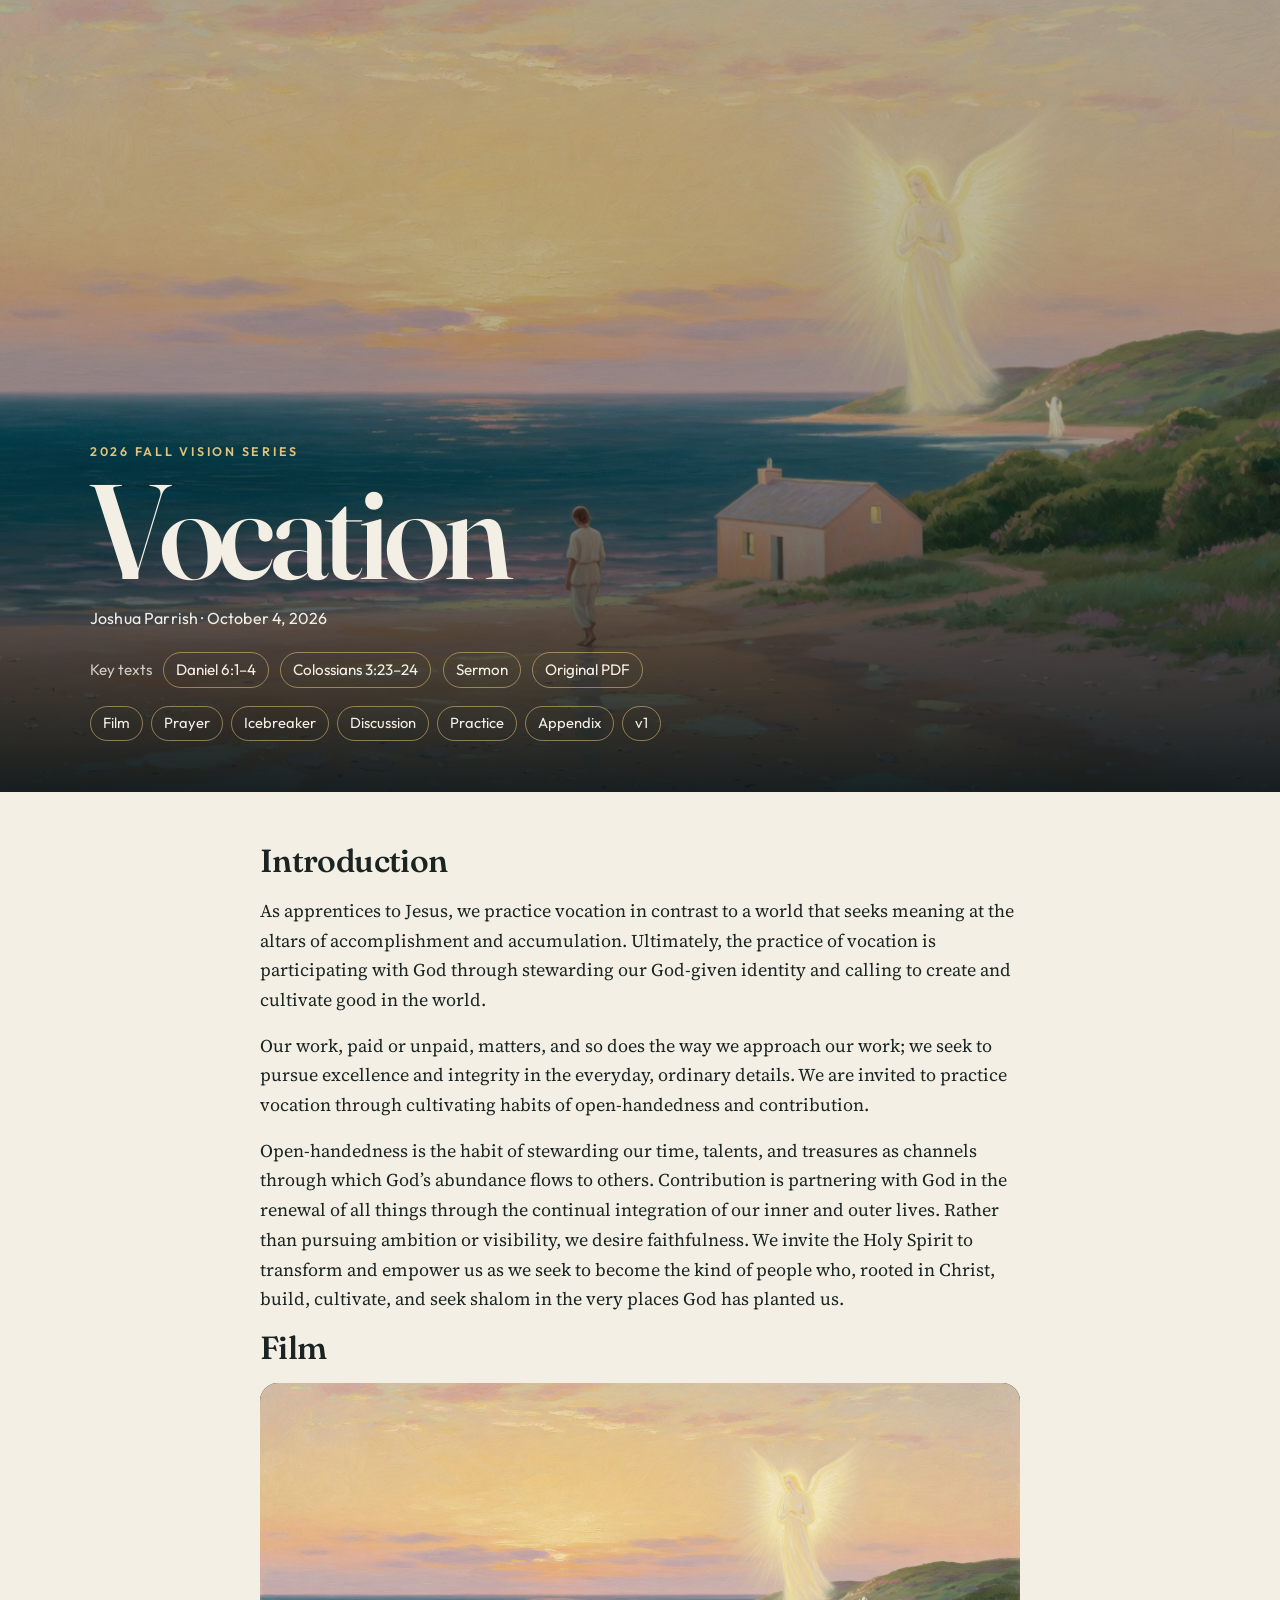
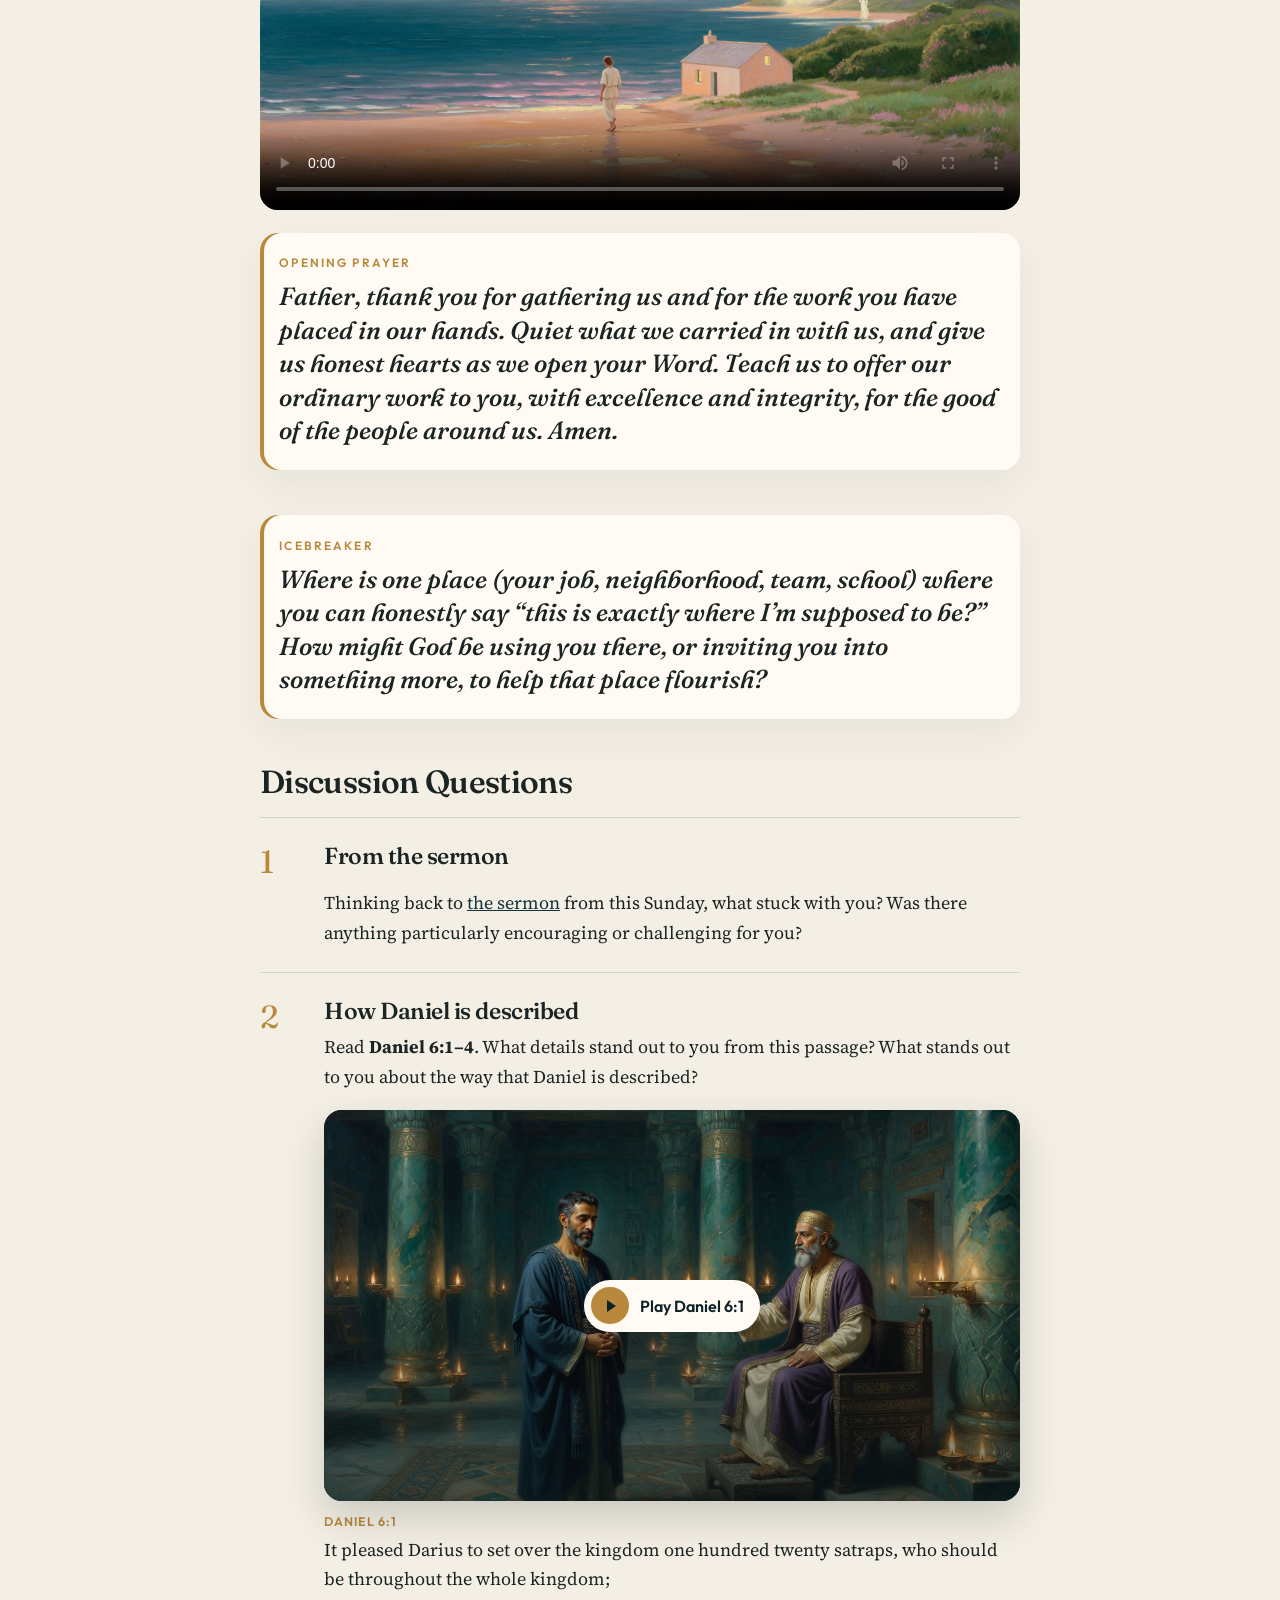
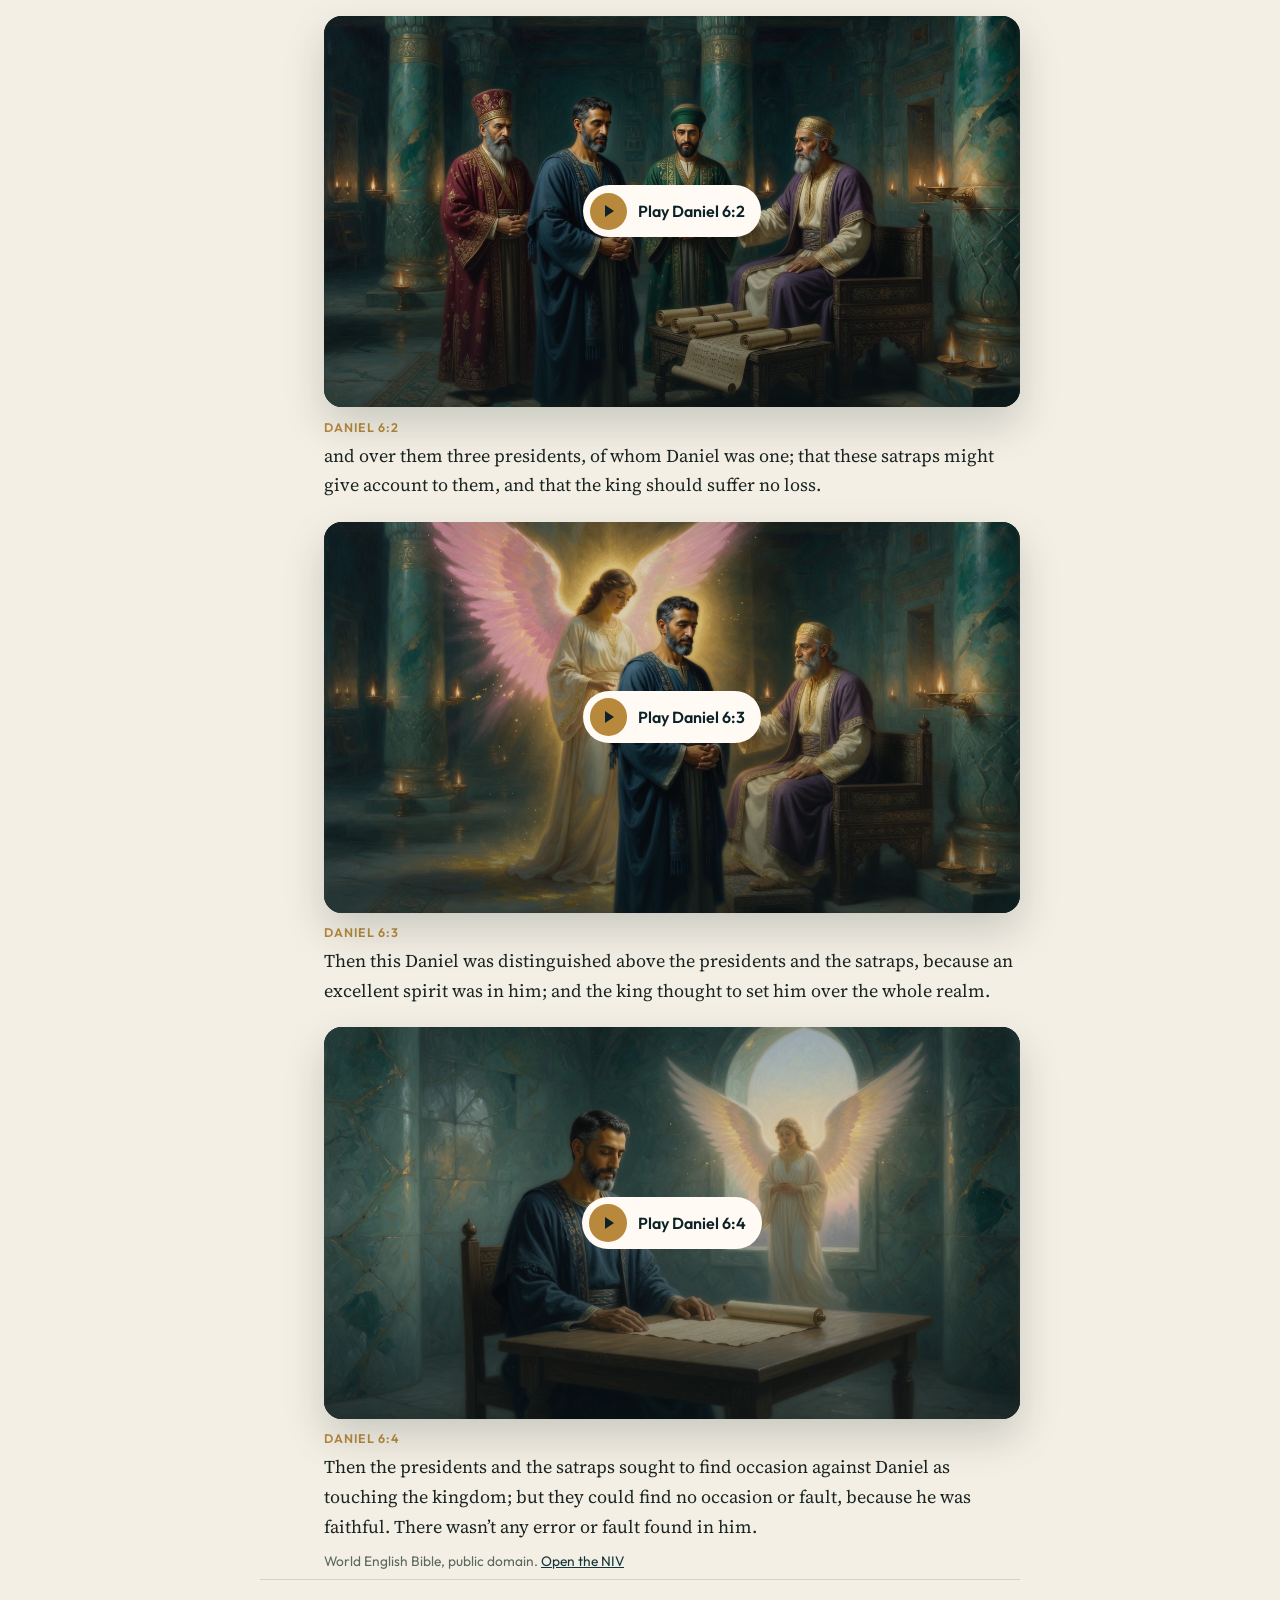
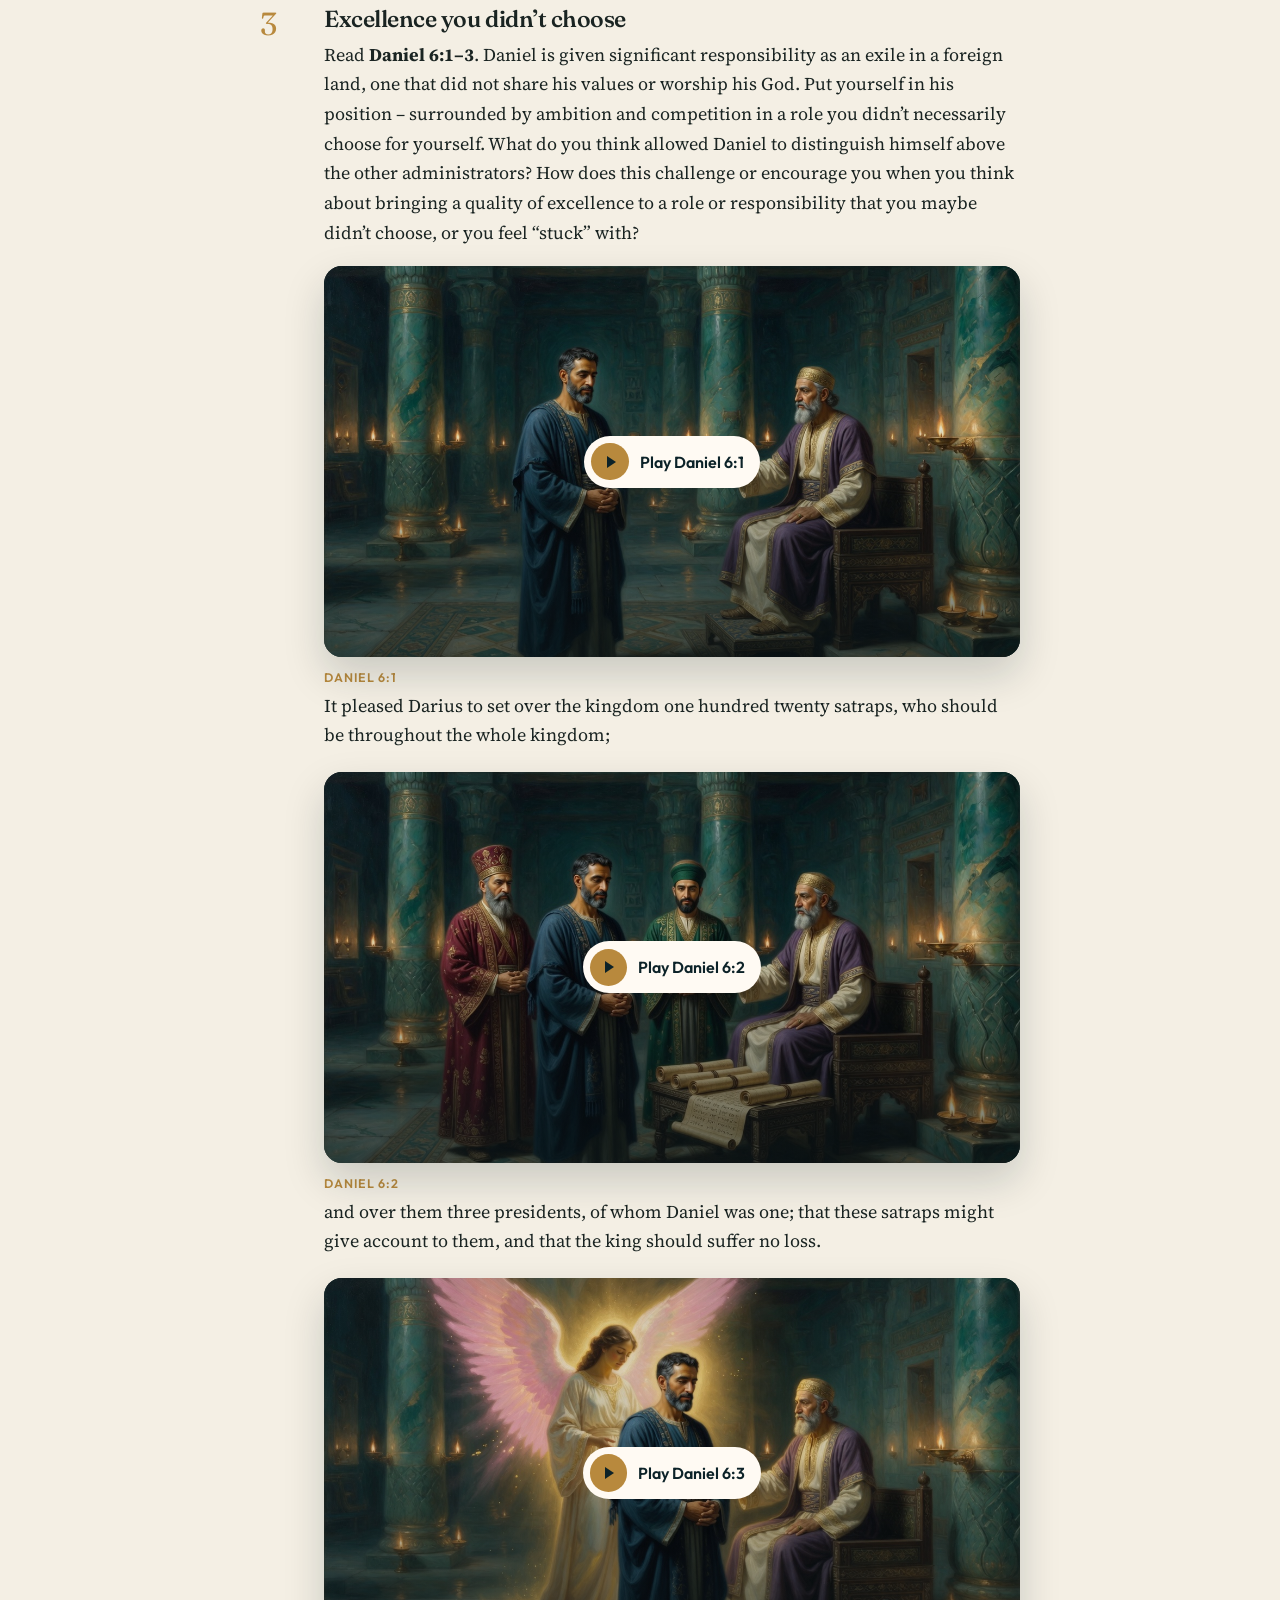
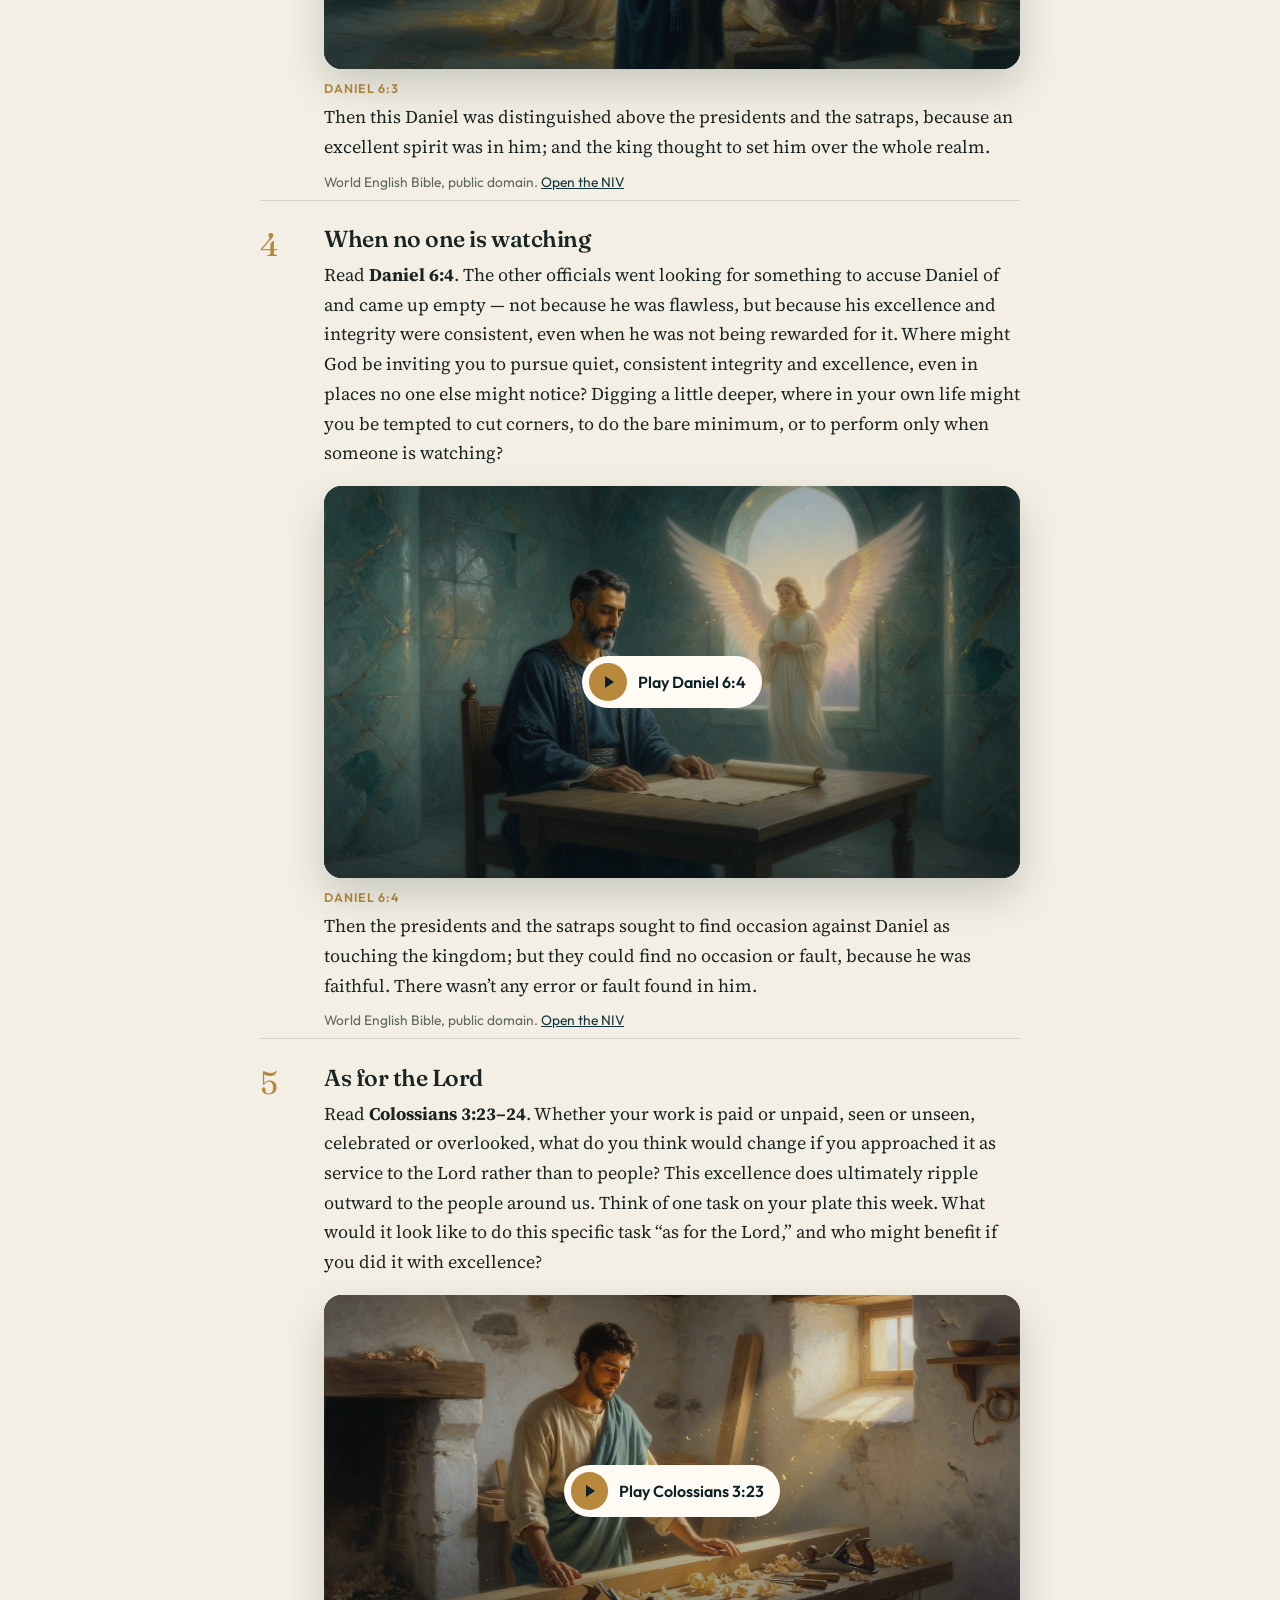
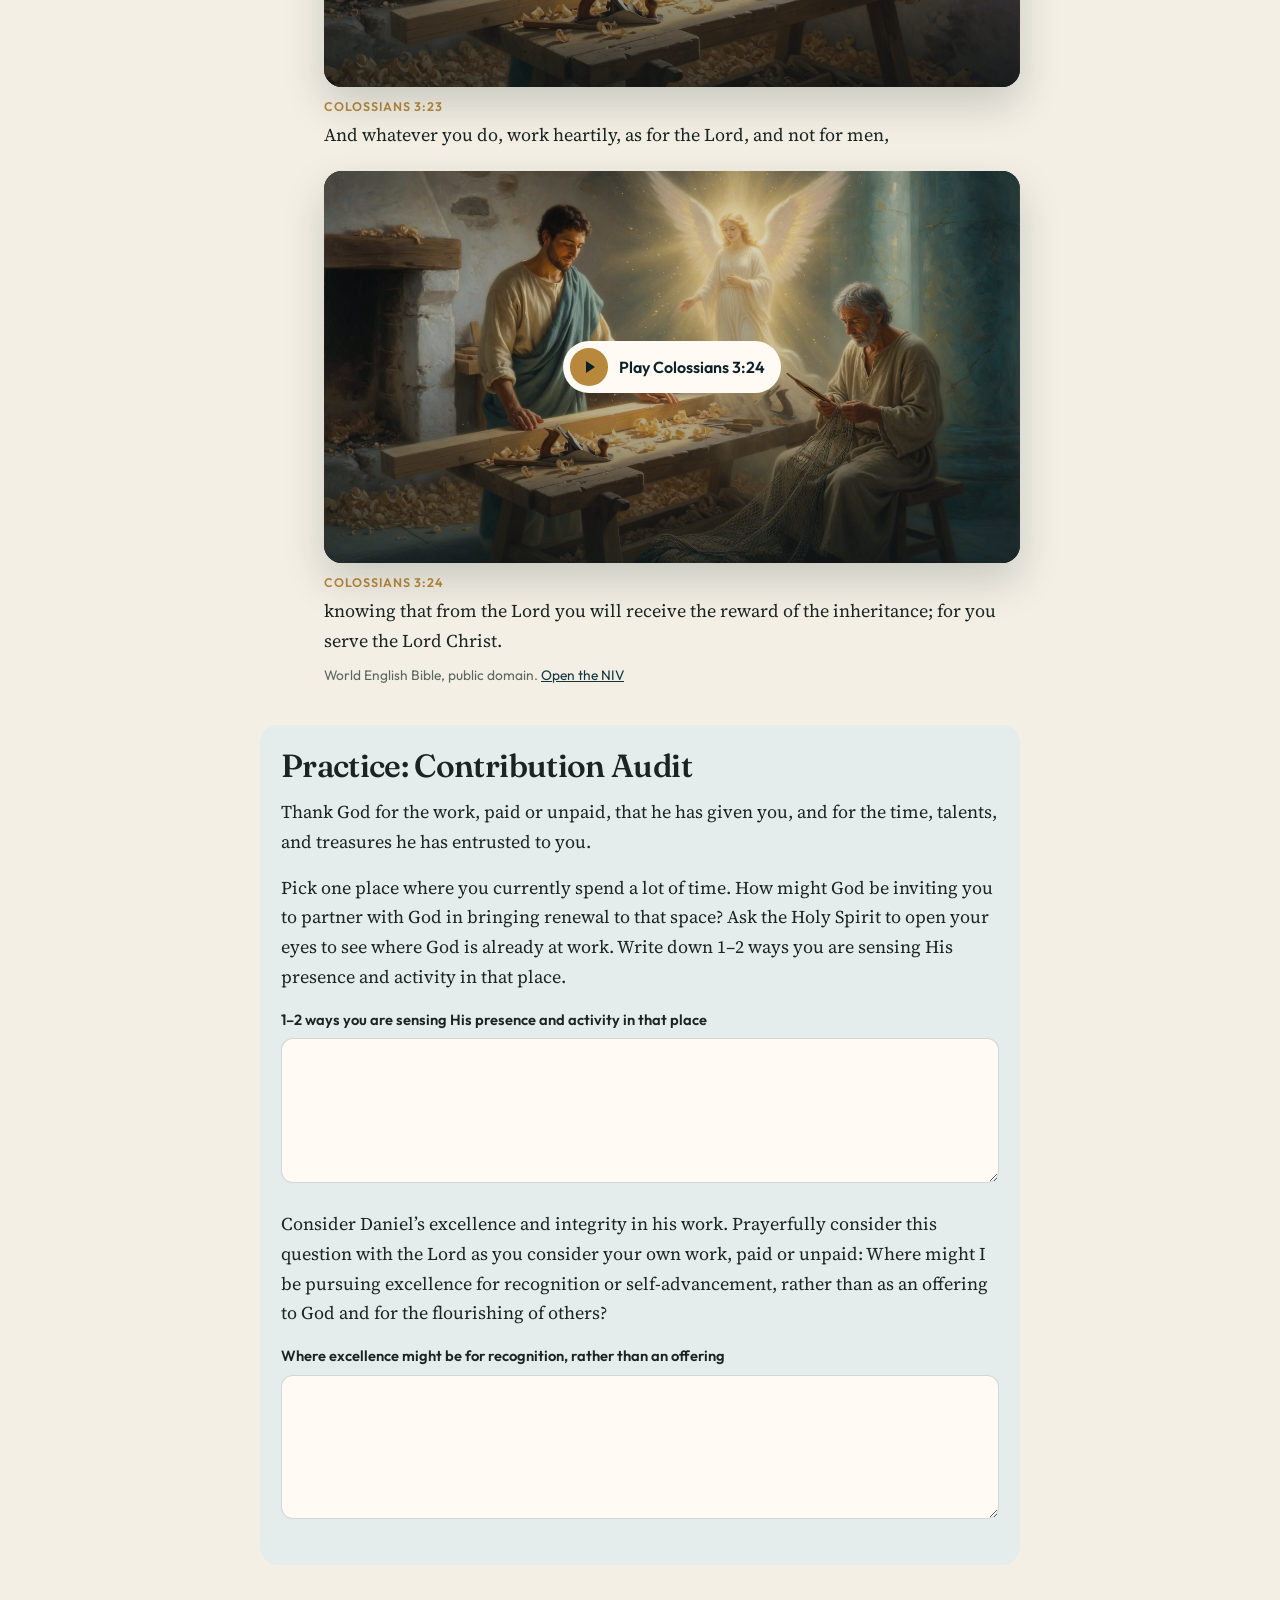
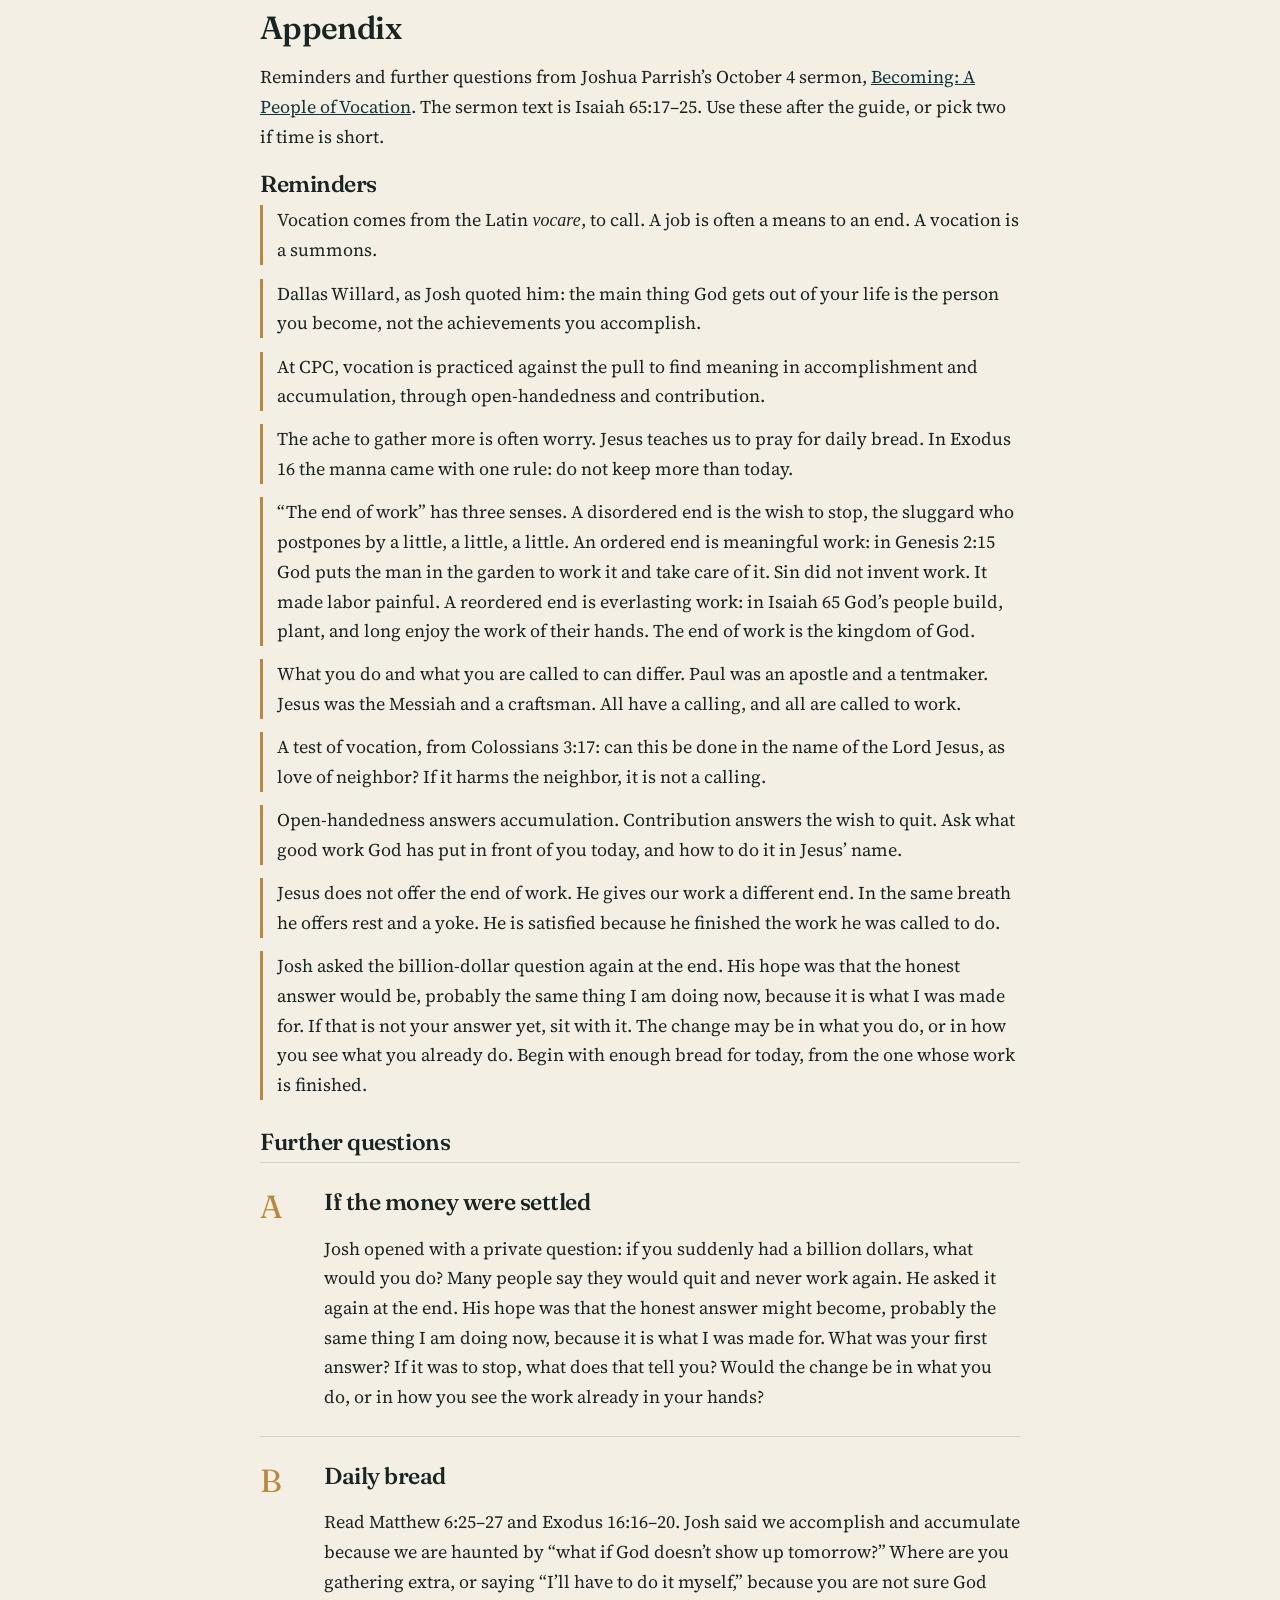
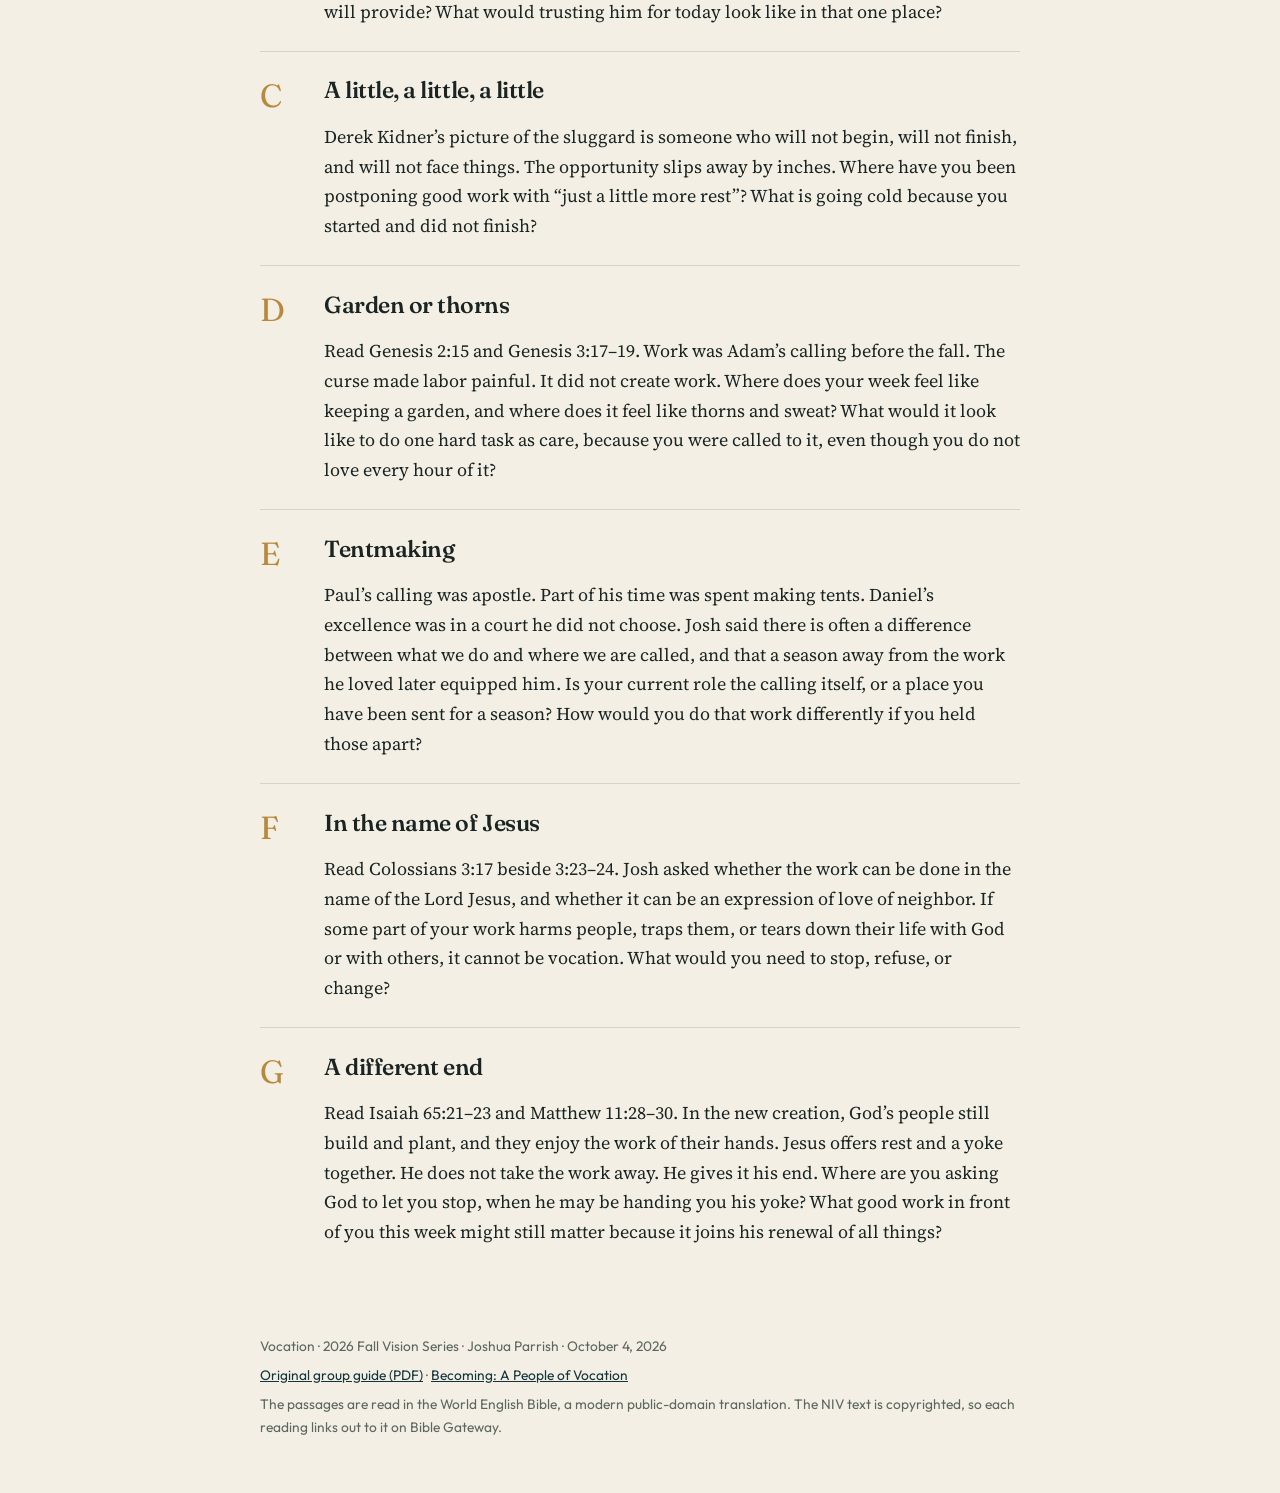
==== commit 7ae19bc2: "Add a sermon appendix of reminders and further questions. Ground the appendix in Joshua Parrish's Oc" ====
--- a/v2.html
+++ b/v2.html
@@ -386,6 +386,22 @@
 
 .practice h2 { margin-bottom: 0.8rem; }
 
+.appendix { margin-top: 2.8rem; }
+
+.appendix .lede { margin: 0 0 1.2rem; }
+
+.reminders {
+  margin: 0 0 1.8rem;
+  padding: 0;
+  list-style: none;
+}
+
+.reminders li {
+  margin: 0 0 0.85rem;
+  padding-left: 0.9rem;
+  border-left: 3px solid var(--gold);
+}
+
 .note {
   display: block;
   margin: 0 0 1.1rem;
@@ -471,6 +487,7 @@
         <a href="#icebreaker">Icebreaker</a>
         <a href="#discuss">Discussion</a>
         <a href="#practice">Practice</a>
+        <a href="#appendix">Appendix</a>
         <a href="v1.html">v1</a>
       </nav>
     </div>
@@ -701,6 +718,83 @@
         <textarea id="note-offering" rows="4"></textarea>
       </label>
       <p class="saved" id="save-state" hidden>Saved on this device.</p>
+    </section>
+
+    <section class="appendix" id="appendix" aria-labelledby="appendix-title">
+      <h2 id="appendix-title">Appendix</h2>
+      <p class="lede">Reminders and further questions from Joshua Parrish’s October 4 sermon, <a href="https://cpc.org/2026/10/04/becoming-a-people-of-vocation/" target="_blank" rel="noopener noreferrer">Becoming: A People of Vocation</a>. The sermon text is Isaiah 65:17–25. Use these after the guide, or pick two if time is short.</p>
+
+      <h3>Reminders</h3>
+      <ul class="reminders">
+        <li>Vocation comes from the Latin <em>vocare</em>, to call. A job is often a means to an end. A vocation is a summons.</li>
+        <li>Dallas Willard, as Josh quoted him: the main thing God gets out of your life is the person you become, not the achievements you accomplish.</li>
+        <li>At CPC, vocation is practiced against the pull to find meaning in accomplishment and accumulation, through open-handedness and contribution.</li>
+        <li>The ache to gather more is often worry. Jesus teaches us to pray for daily bread. In Exodus 16 the manna came with one rule: do not keep more than today.</li>
+        <li>“The end of work” has three senses. A disordered end is the wish to stop, the sluggard who postpones by a little, a little, a little. An ordered end is meaningful work: in Genesis 2:15 God puts the man in the garden to work it and take care of it. Sin did not invent work. It made labor painful. A reordered end is everlasting work: in Isaiah 65 God’s people build, plant, and long enjoy the work of their hands. The end of work is the kingdom of God.</li>
+        <li>What you do and what you are called to can differ. Paul was an apostle and a tentmaker. Jesus was the Messiah and a craftsman. All have a calling, and all are called to work.</li>
+        <li>A test of vocation, from Colossians 3:17: can this be done in the name of the Lord Jesus, as love of neighbor? If it harms the neighbor, it is not a calling.</li>
+        <li>Open-handedness answers accumulation. Contribution answers the wish to quit. Ask what good work God has put in front of you today, and how to do it in Jesus’ name.</li>
+        <li>Jesus does not offer the end of work. He gives our work a different end. In the same breath he offers rest and a yoke. He is satisfied because he finished the work he was called to do.</li>
+        <li>Josh asked the billion-dollar question again at the end. His hope was that the honest answer would be, probably the same thing I am doing now, because it is what I was made for. If that is not your answer yet, sit with it. The change may be in what you do, or in how you see what you already do. Begin with enough bread for today, from the one whose work is finished.</li>
+      </ul>
+
+      <h3>Further questions</h3>
+
+      <article class="question">
+        <p class="num" aria-hidden="true">A</p>
+        <div>
+          <h3>If the money were settled</h3>
+          <p>Josh opened with a private question: if you suddenly had a billion dollars, what would you do? Many people say they would quit and never work again. He asked it again at the end. His hope was that the honest answer might become, probably the same thing I am doing now, because it is what I was made for. What was your first answer? If it was to stop, what does that tell you? Would the change be in what you do, or in how you see the work already in your hands?</p>
+        </div>
+      </article>
+
+      <article class="question">
+        <p class="num" aria-hidden="true">B</p>
+        <div>
+          <h3>Daily bread</h3>
+          <p>Read Matthew 6:25–27 and Exodus 16:16–20. Josh said we accomplish and accumulate because we are haunted by “what if God doesn’t show up tomorrow?” Where are you gathering extra, or saying “I’ll have to do it myself,” because you are not sure God will provide? What would trusting him for today look like in that one place?</p>
+        </div>
+      </article>
+
+      <article class="question">
+        <p class="num" aria-hidden="true">C</p>
+        <div>
+          <h3>A little, a little, a little</h3>
+          <p>Derek Kidner’s picture of the sluggard is someone who will not begin, will not finish, and will not face things. The opportunity slips away by inches. Where have you been postponing good work with “just a little more rest”? What is going cold because you started and did not finish?</p>
+        </div>
+      </article>
+
+      <article class="question">
+        <p class="num" aria-hidden="true">D</p>
+        <div>
+          <h3>Garden or thorns</h3>
+          <p>Read Genesis 2:15 and Genesis 3:17–19. Work was Adam’s calling before the fall. The curse made labor painful. It did not create work. Where does your week feel like keeping a garden, and where does it feel like thorns and sweat? What would it look like to do one hard task as care, because you were called to it, even though you do not love every hour of it?</p>
+        </div>
+      </article>
+
+      <article class="question">
+        <p class="num" aria-hidden="true">E</p>
+        <div>
+          <h3>Tentmaking</h3>
+          <p>Paul’s calling was apostle. Part of his time was spent making tents. Daniel’s excellence was in a court he did not choose. Josh said there is often a difference between what we do and where we are called, and that a season away from the work he loved later equipped him. Is your current role the calling itself, or a place you have been sent for a season? How would you do that work differently if you held those apart?</p>
+        </div>
+      </article>
+
+      <article class="question">
+        <p class="num" aria-hidden="true">F</p>
+        <div>
+          <h3>In the name of Jesus</h3>
+          <p>Read Colossians 3:17 beside 3:23–24. Josh asked whether the work can be done in the name of the Lord Jesus, and whether it can be an expression of love of neighbor. If some part of your work harms people, traps them, or tears down their life with God or with others, it cannot be vocation. What would you need to stop, refuse, or change?</p>
+        </div>
+      </article>
+
+      <article class="question">
+        <p class="num" aria-hidden="true">G</p>
+        <div>
+          <h3>A different end</h3>
+          <p>Read Isaiah 65:21–23 and Matthew 11:28–30. In the new creation, God’s people still build and plant, and they enjoy the work of their hands. Jesus offers rest and a yoke together. He does not take the work away. He gives it his end. Where are you asking God to let you stop, when he may be handing you his yoke? What good work in front of you this week might still matter because it joins his renewal of all things?</p>
+        </div>
+      </article>
     </section>
   </main>
 
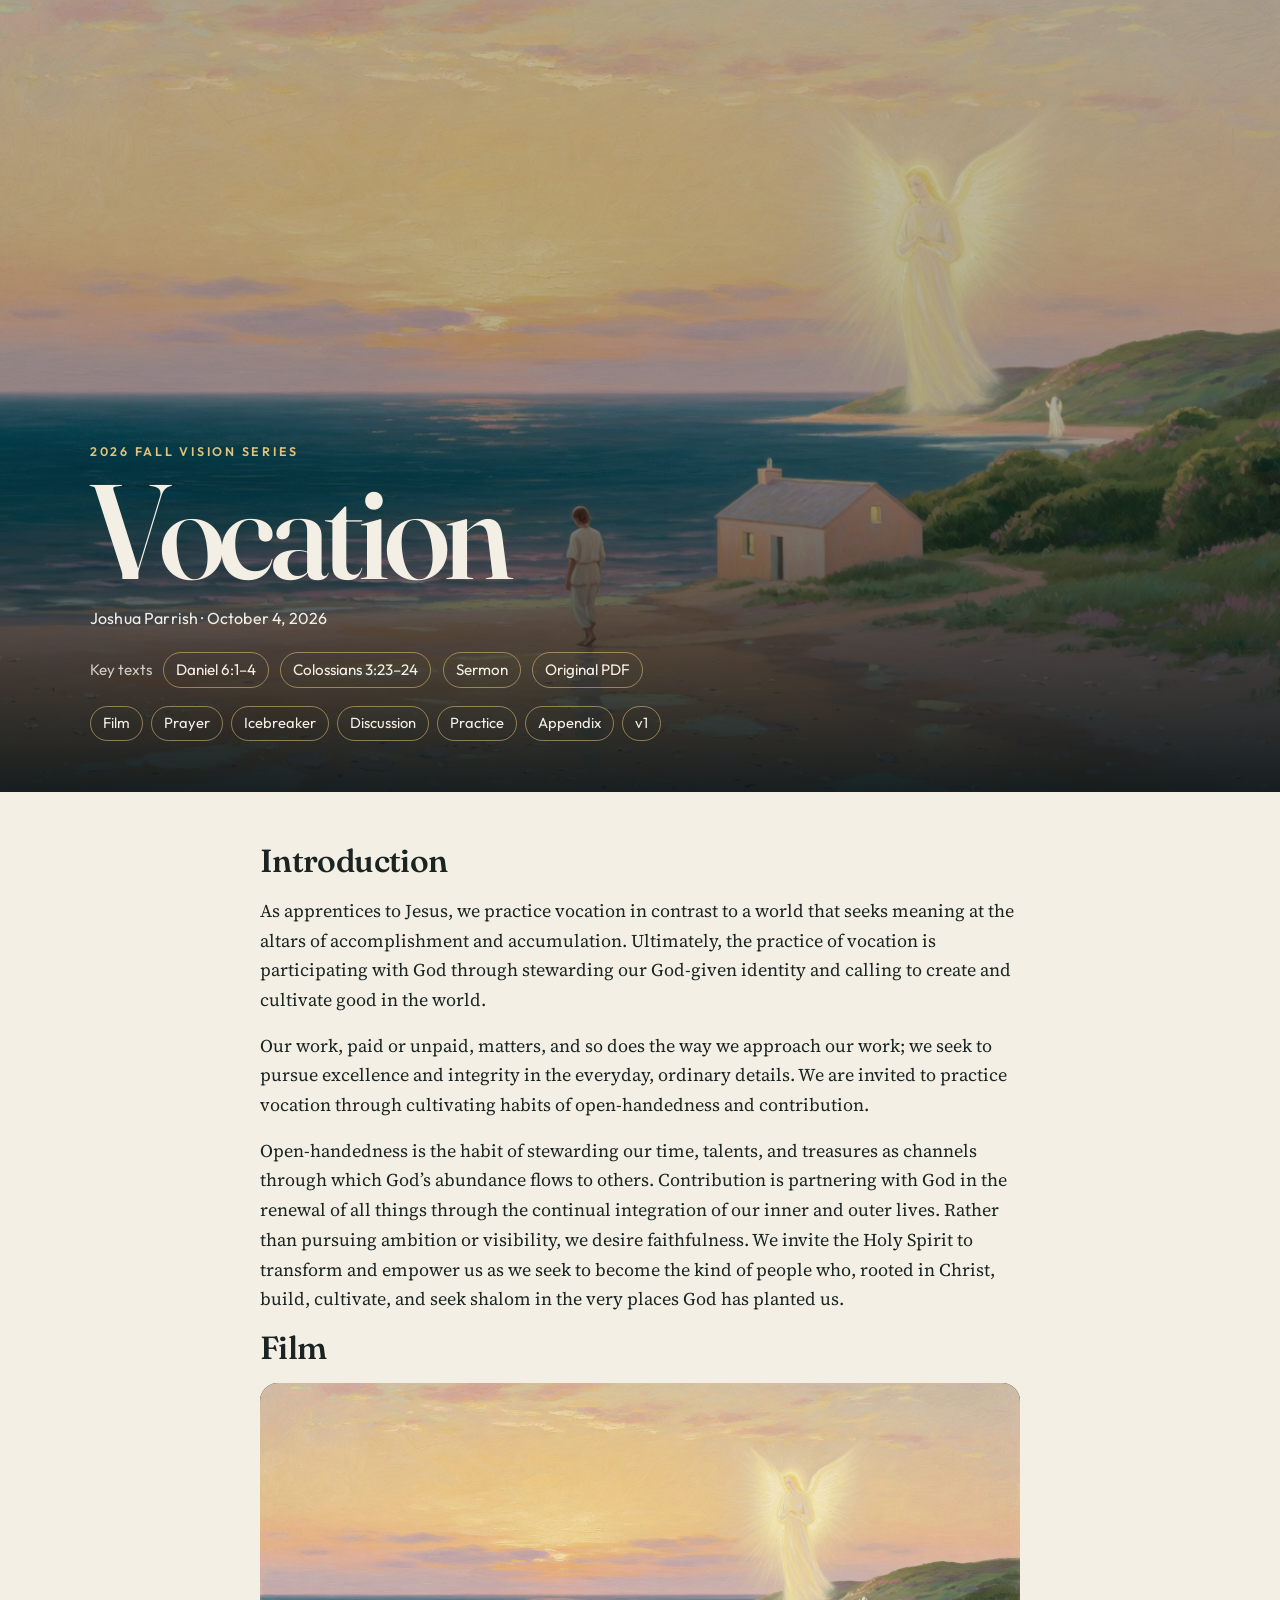
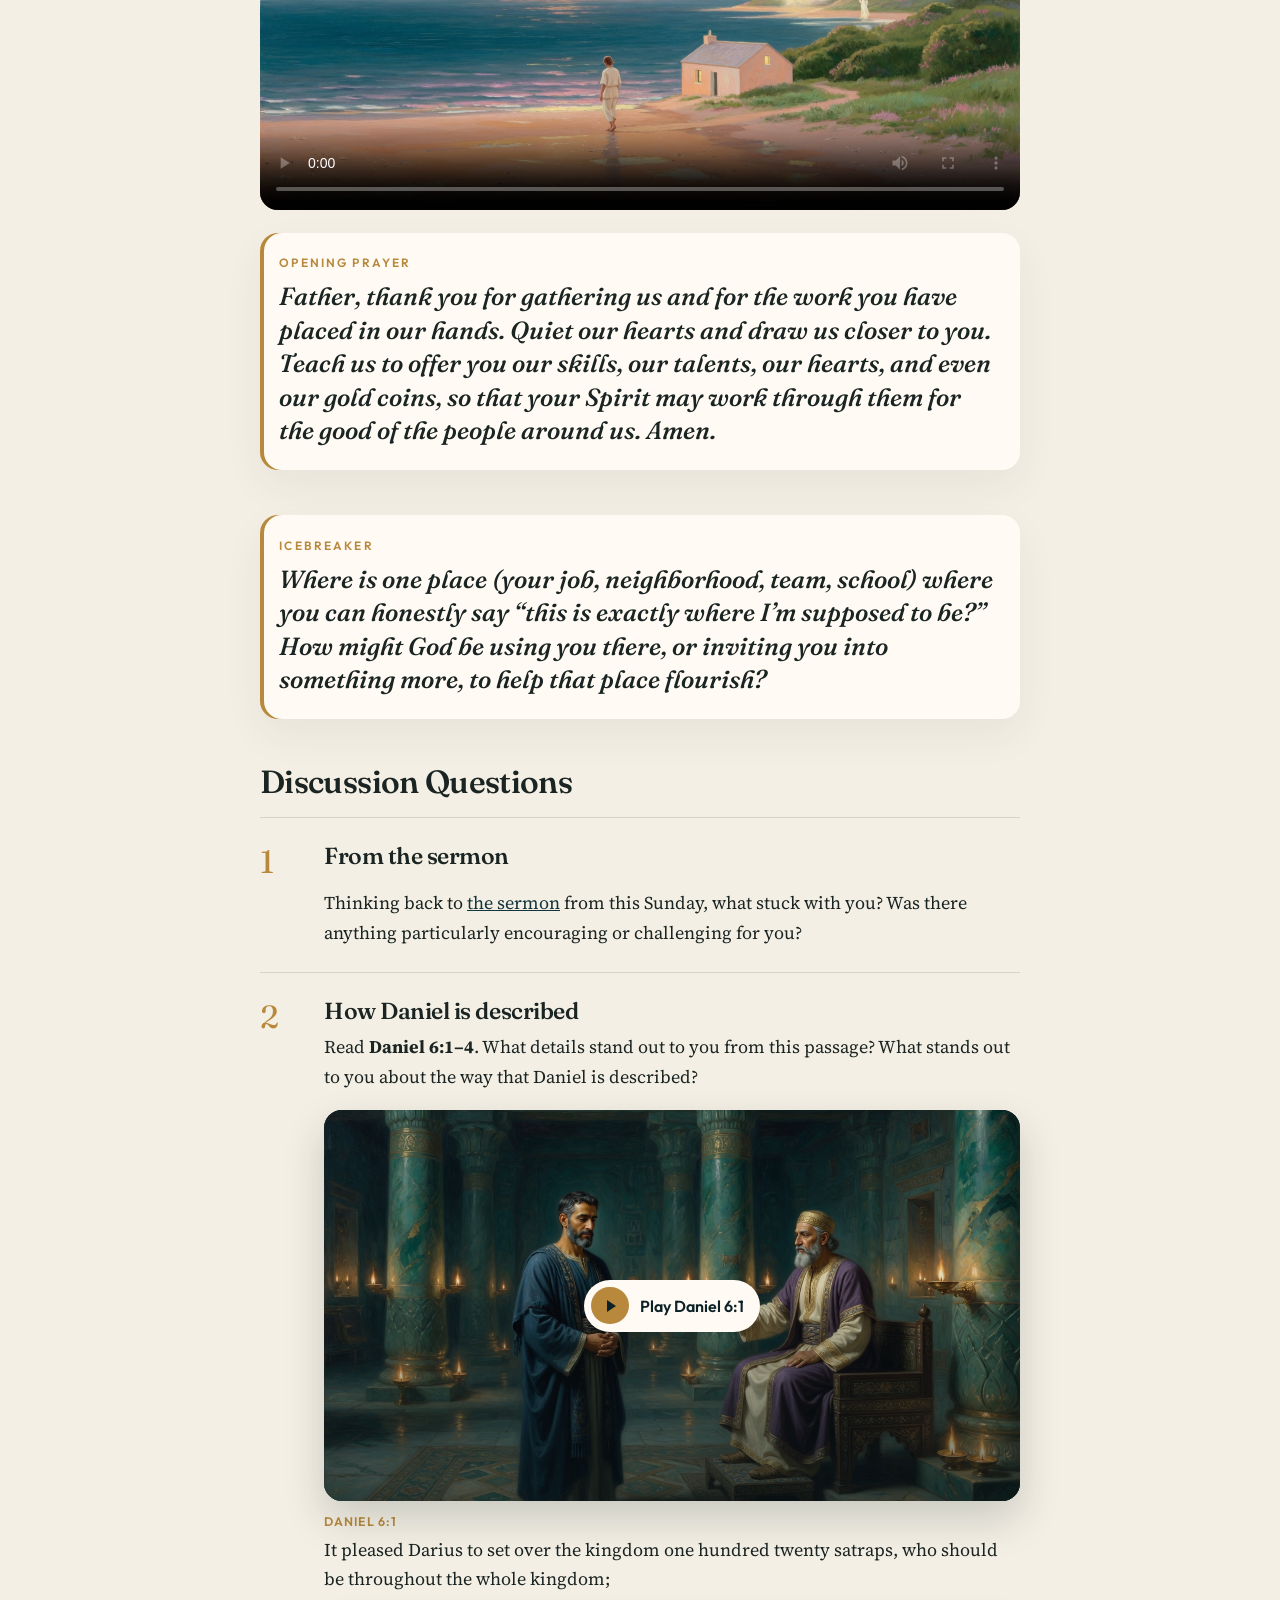
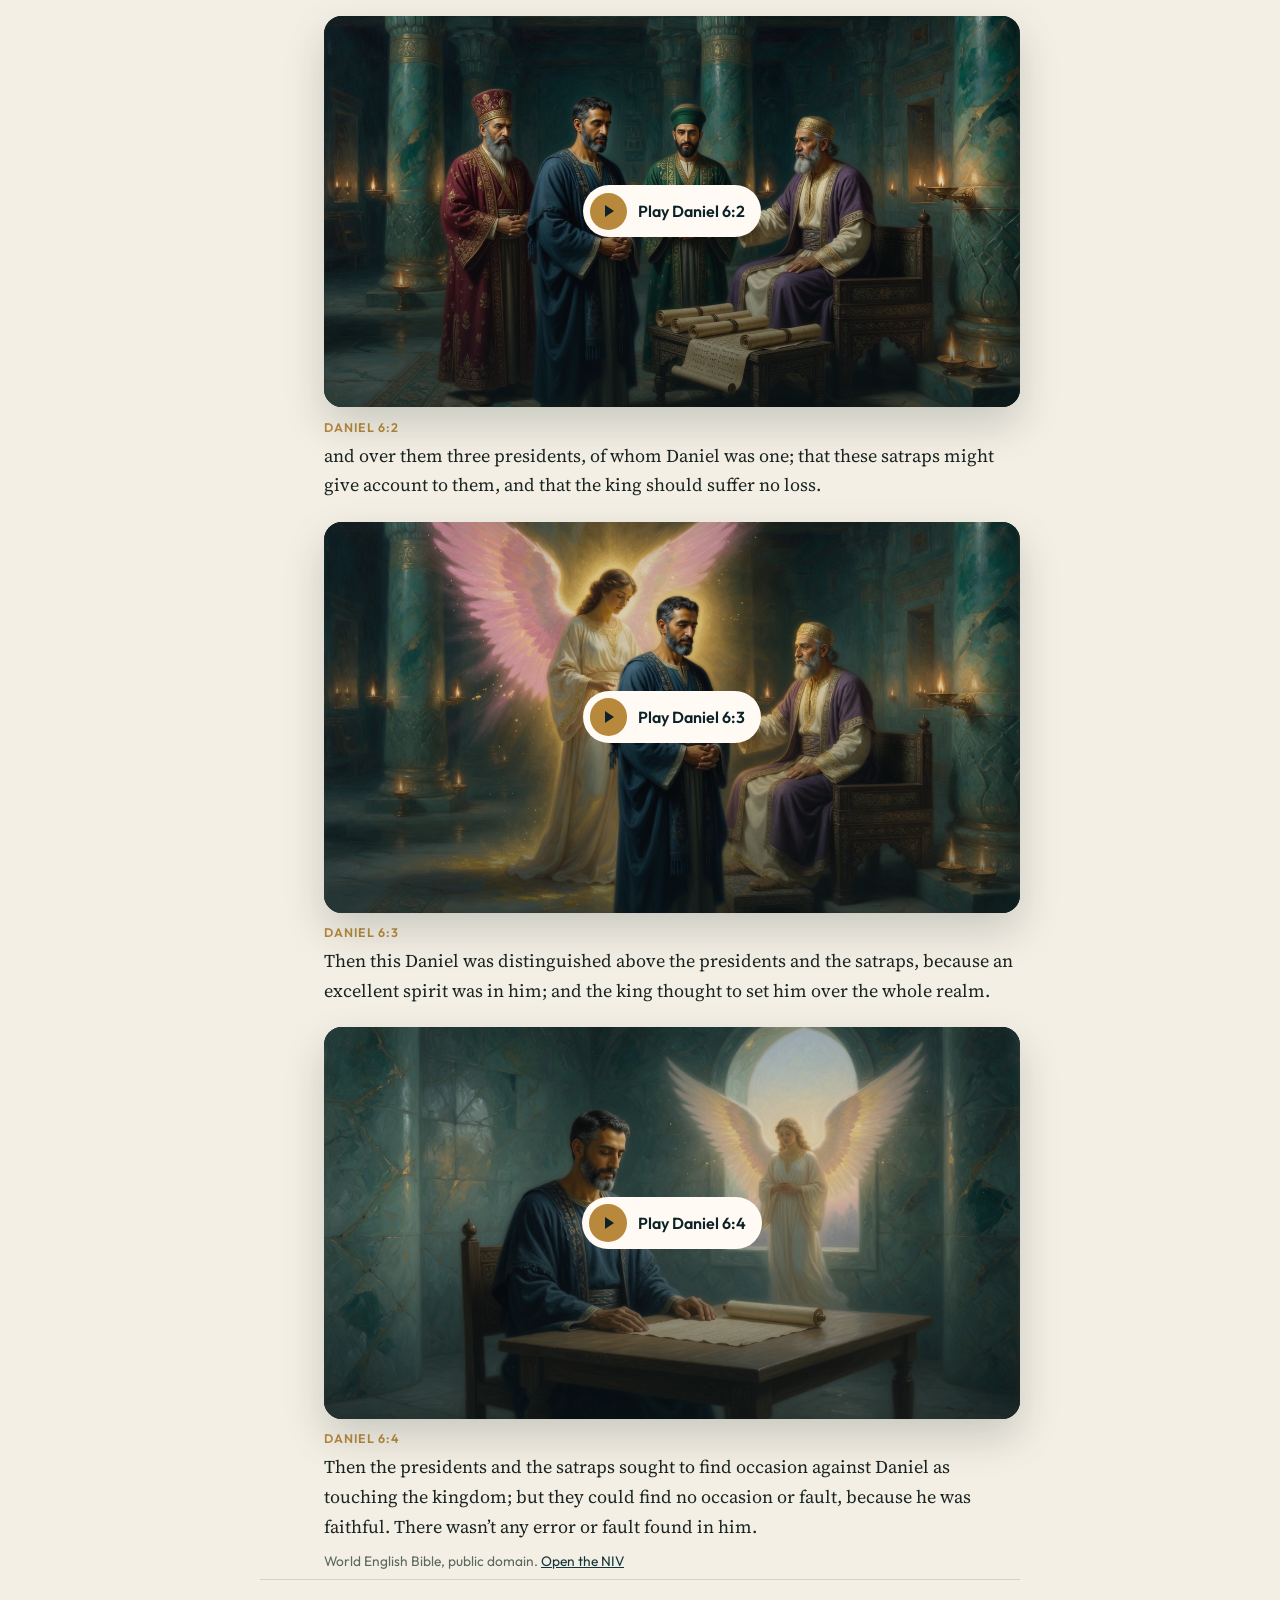
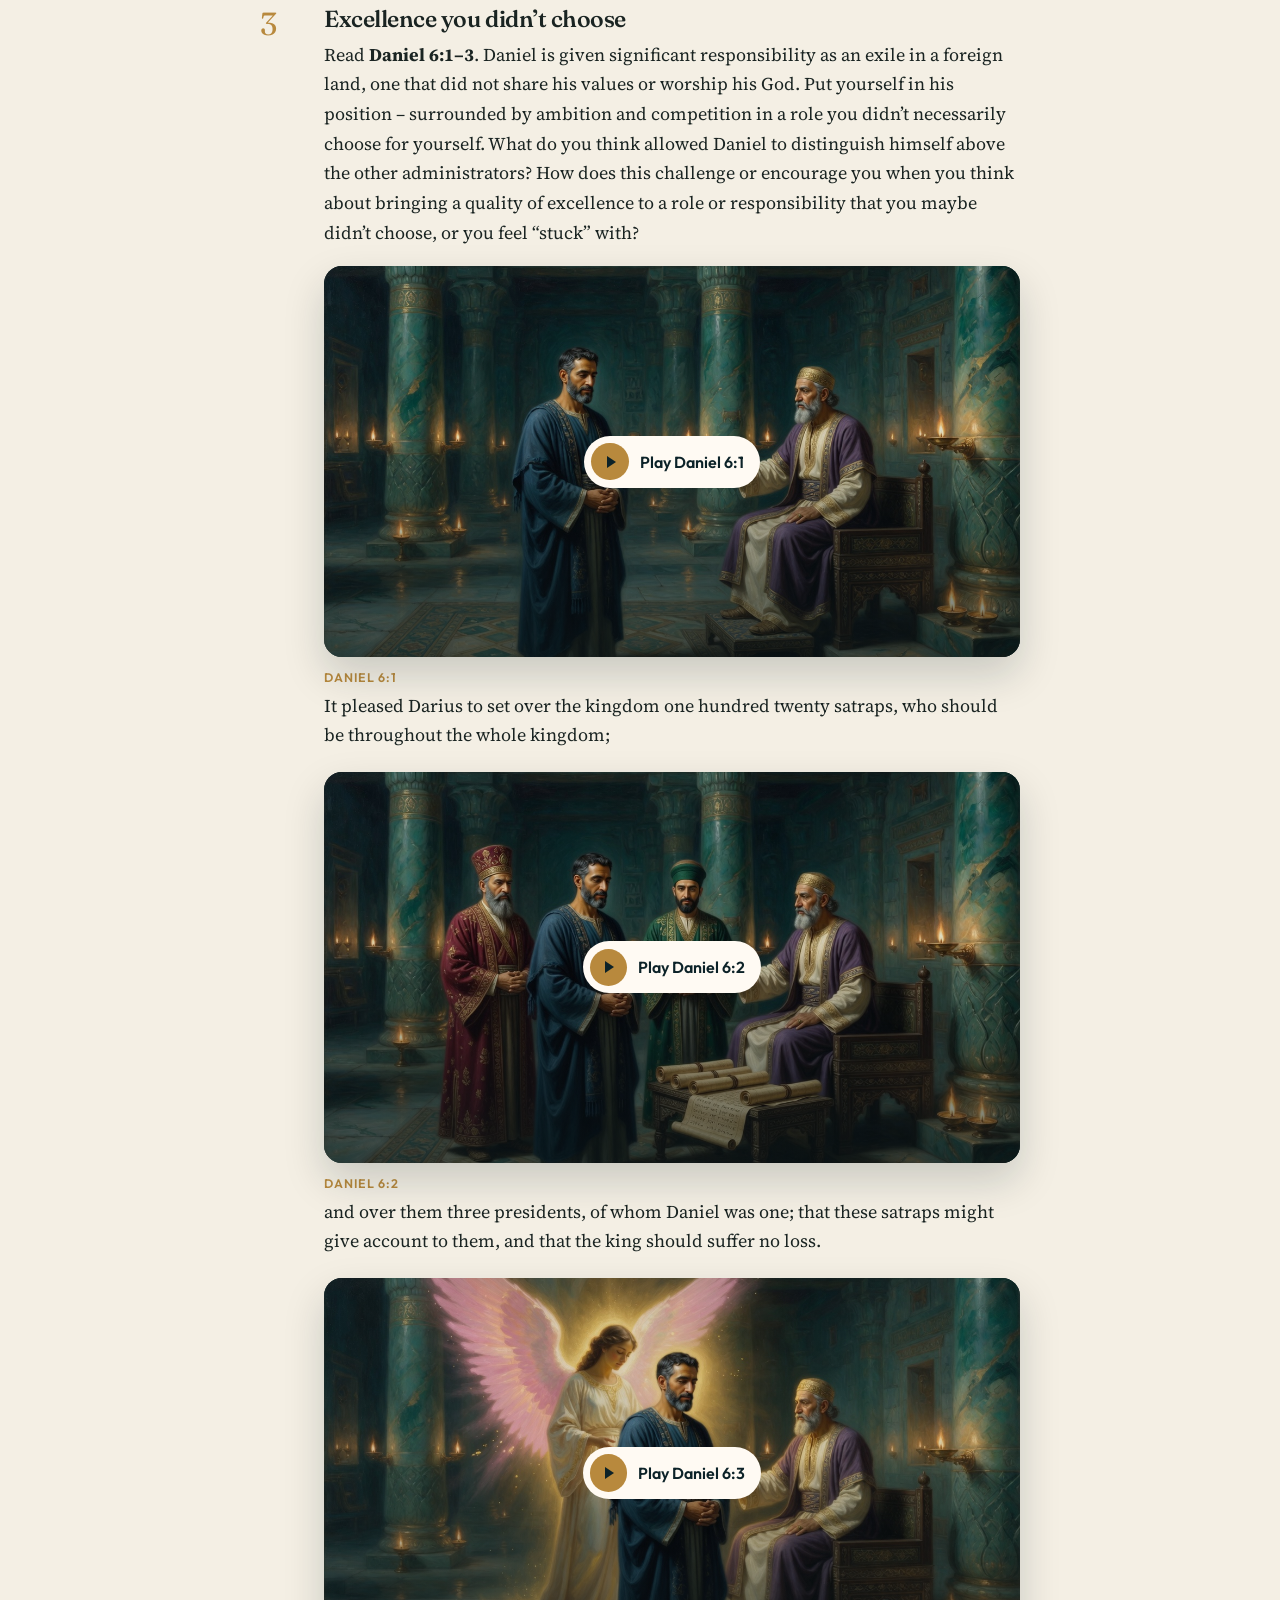
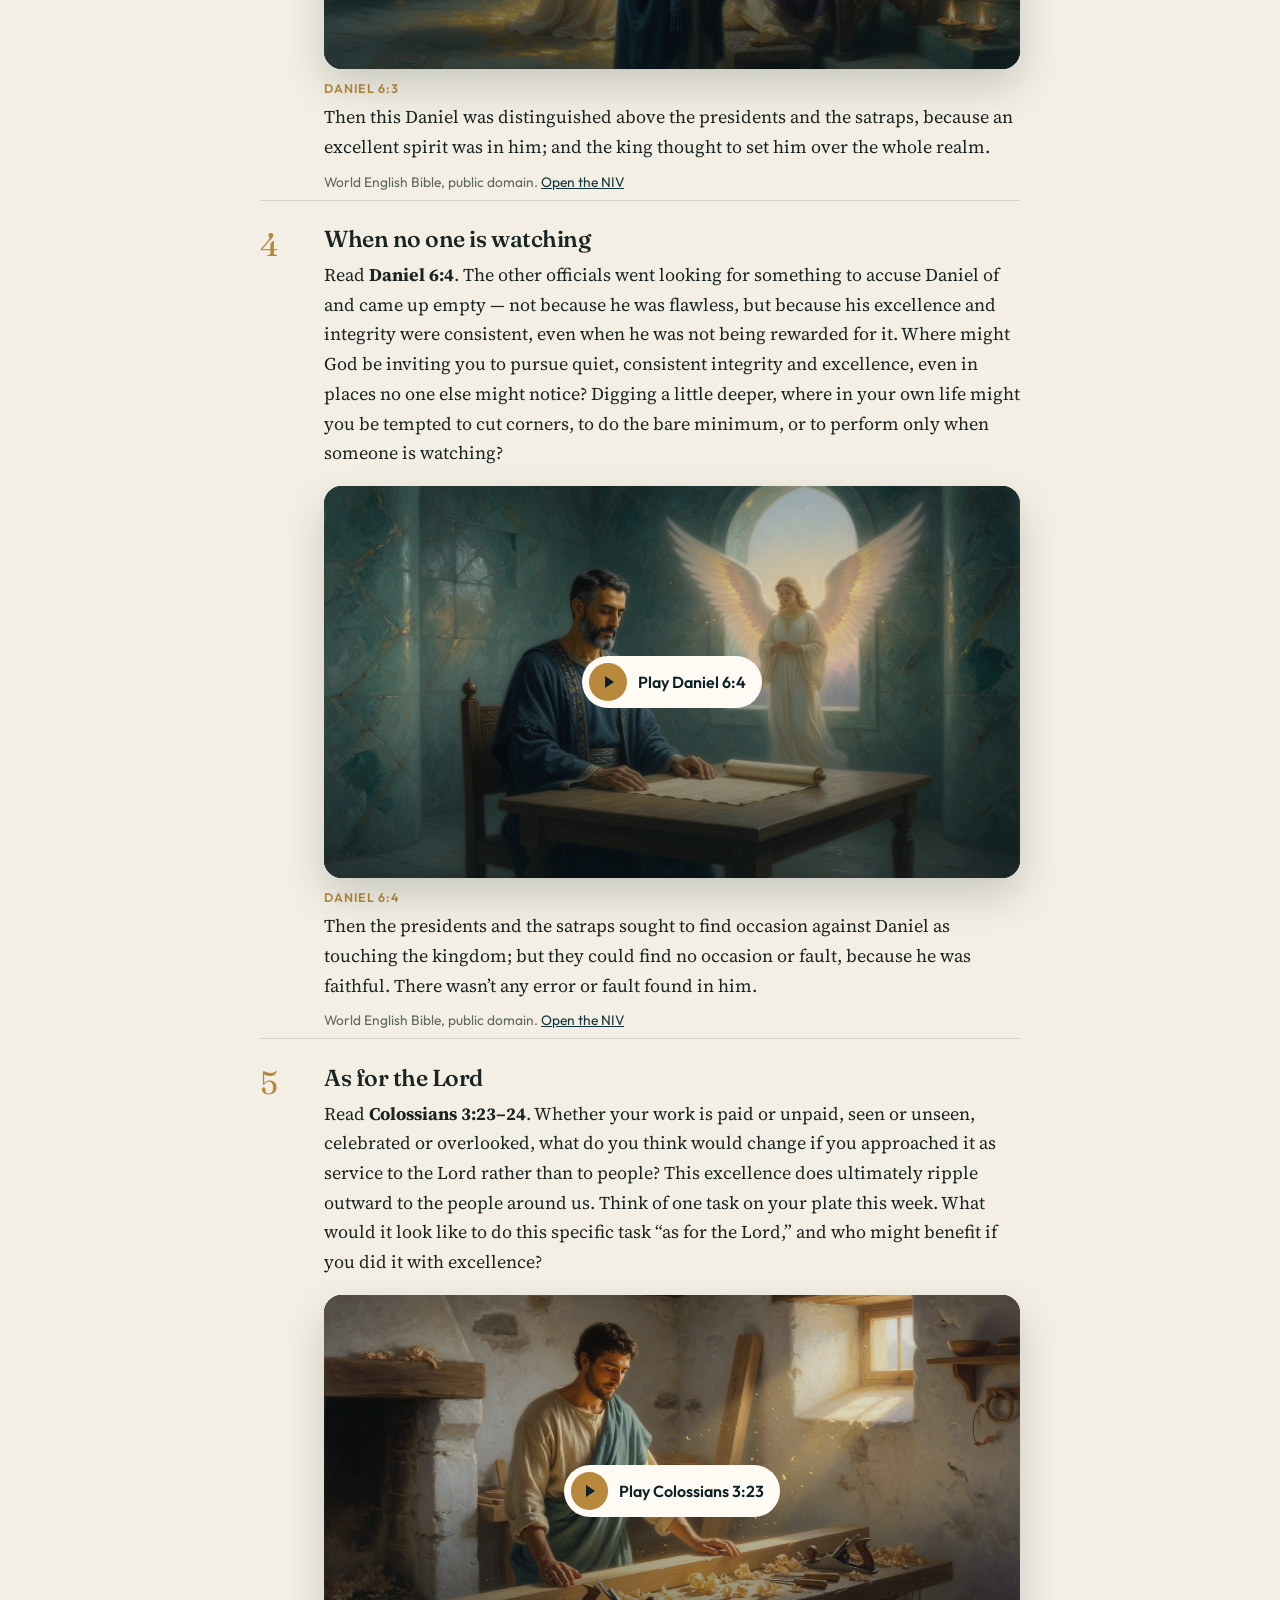
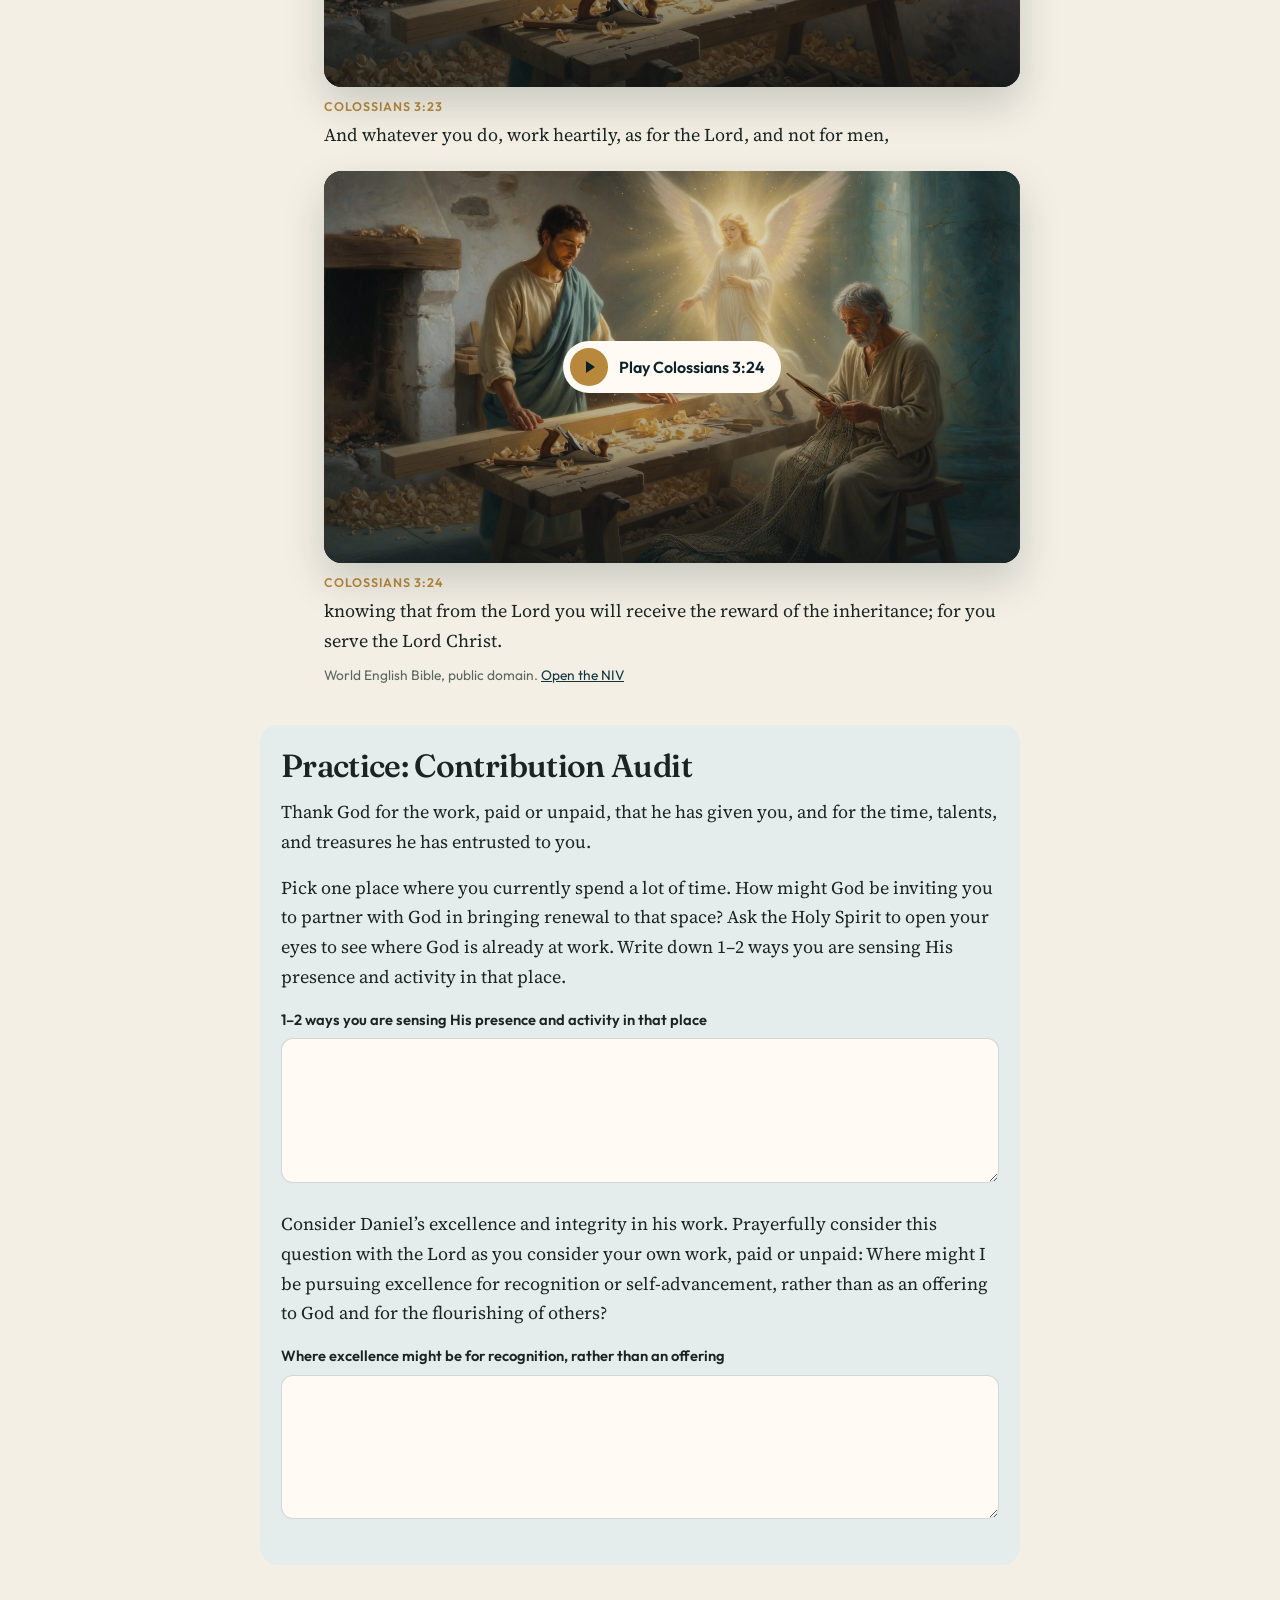
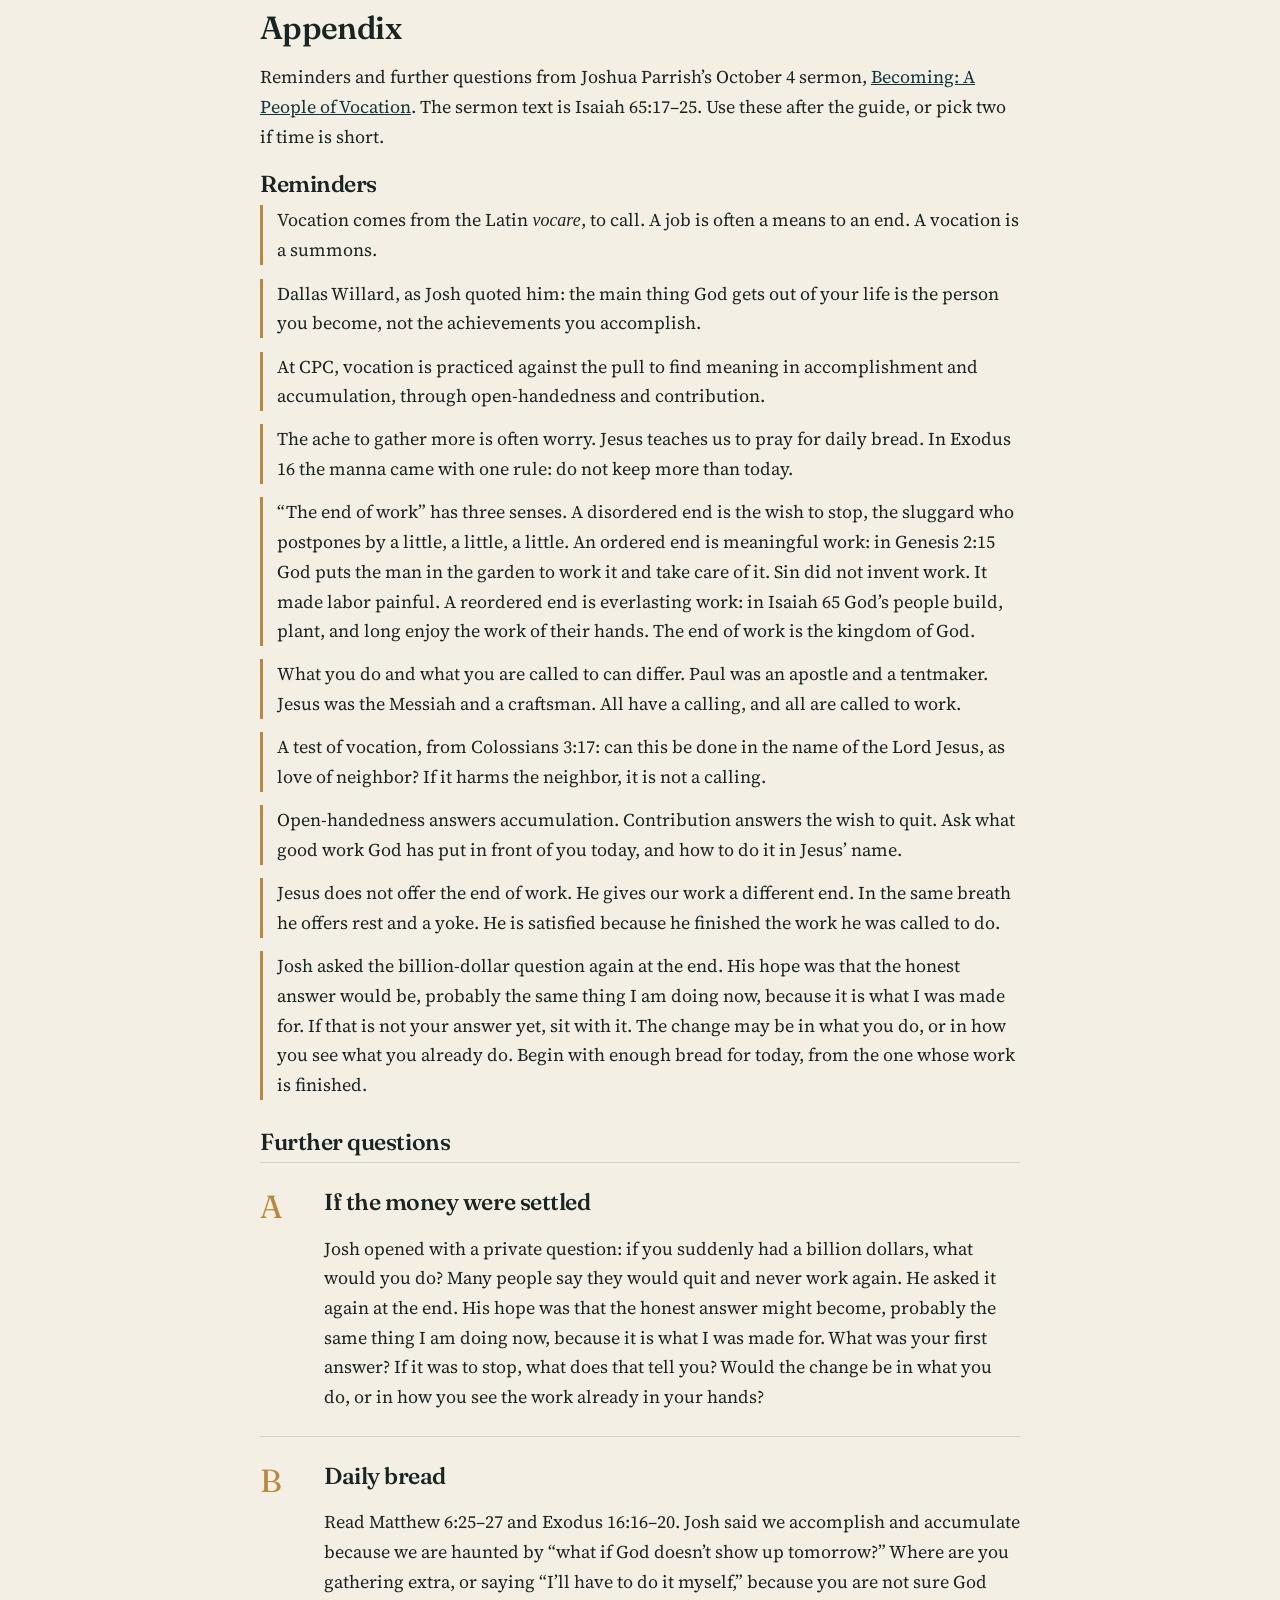
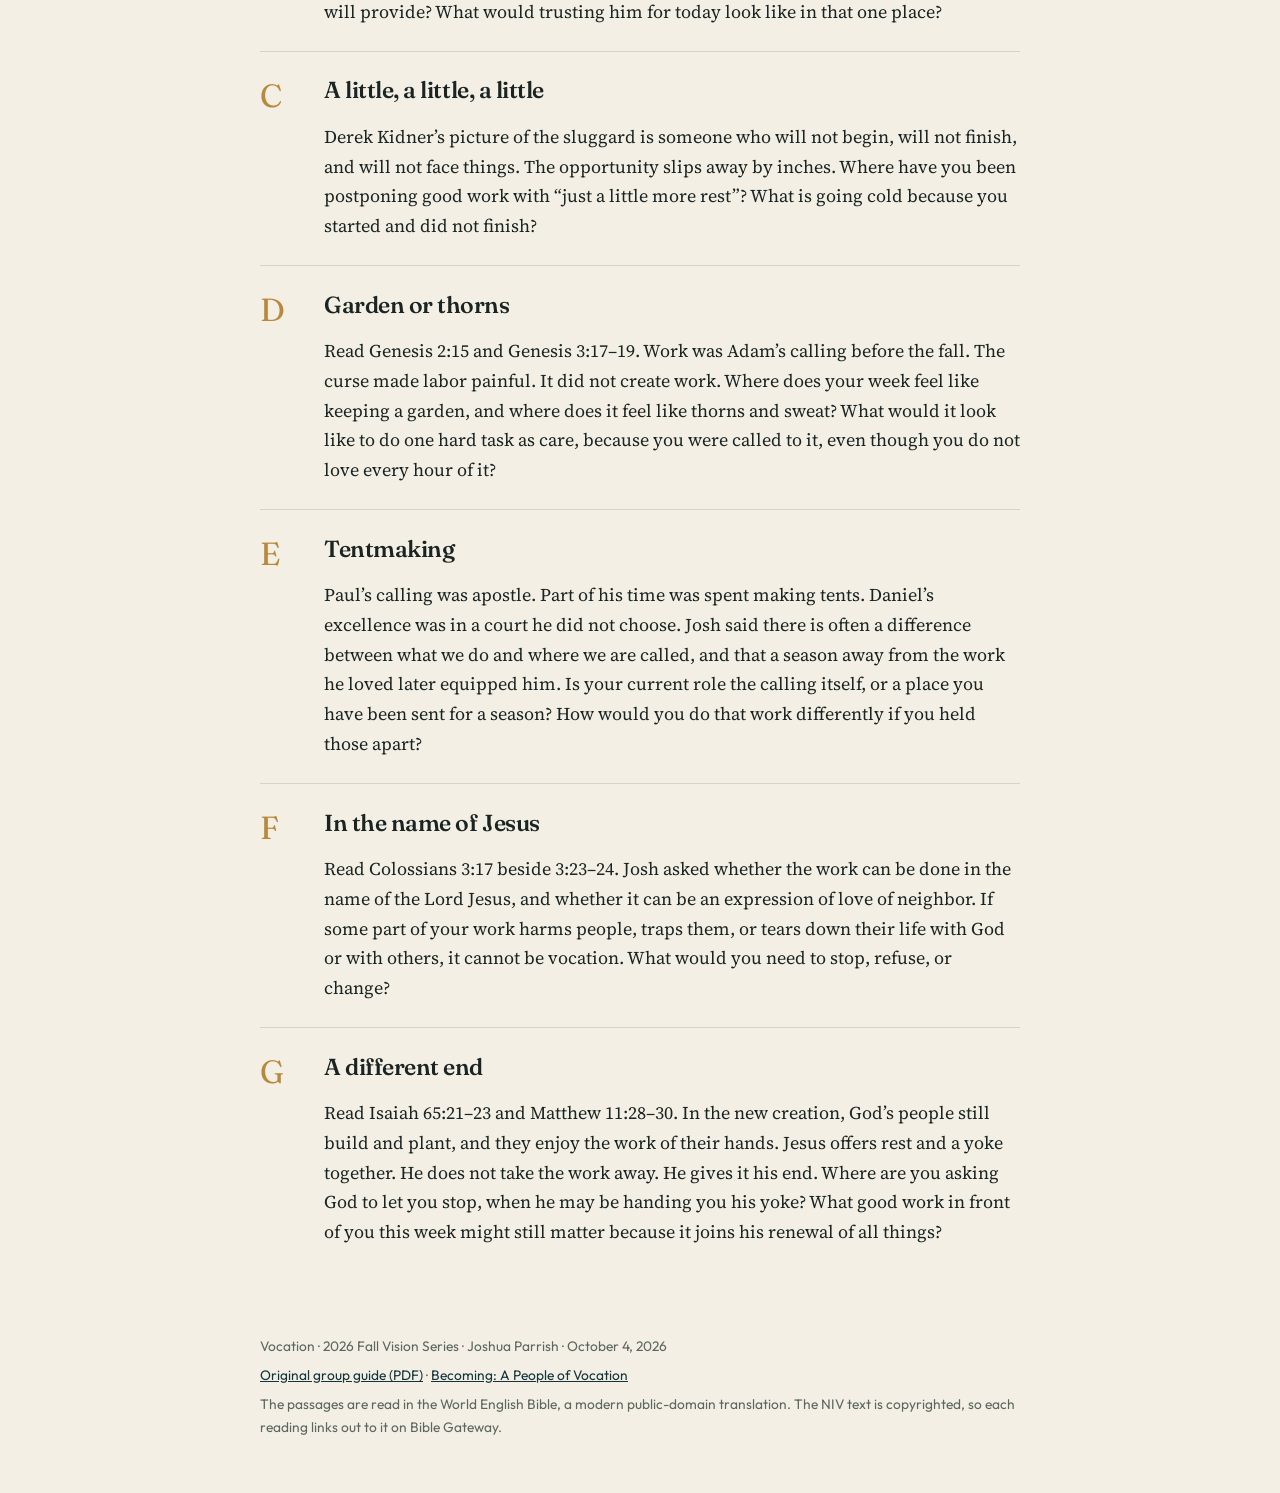
==== commit 300908a9: "Refine opening prayer" ====
--- a/v2.html
+++ b/v2.html
@@ -1,951 +1,951 @@
-<!DOCTYPE html>
-<html lang="en">
-<head>
-  <meta charset="utf-8">
-  <meta name="viewport" content="width=device-width, initial-scale=1">
-  <title>Vocation · v2</title>
-  <meta name="description" content="Group guide for Vocation, October 4, 2026. Joshua Parrish. Daniel 6:1–4 and Colossians 3:23–24, read aloud over scenes from the passage.">
-  <link rel="icon" href="data:image/svg+xml,%3Csvg xmlns='http://www.w3.org/2000/svg' viewBox='0 0 32 32'%3E%3Crect width='32' height='32' rx='6' fill='%2312343c'/%3E%3Cpath d='M8 15.5 16 8l8 7.5V24H8Z' fill='none' stroke='%23e4c27a' stroke-width='1.6'/%3E%3C/svg%3E">
-  <link rel="preconnect" href="https://fonts.googleapis.com">
-  <link rel="preconnect" href="https://fonts.gstatic.com" crossorigin>
-  <link href="https://fonts.googleapis.com/css2?family=Fraunces:ital,opsz,wght@0,9..144,520;0,9..144,620;1,9..144,520&family=Outfit:wght@400;500;600&family=Source+Serif+4:ital,opsz,wght@0,8..60,460;0,8..60,600;1,8..60,460&display=swap" rel="stylesheet">
-  <style>
-:root {
-  --sea: #12343c;
-  --sea-deep: #0c2228;
-  --gold: #b8893d;
-  --gold-bright: #e4c27a;
-  --cream: #f4efe4;
-  --paper: #fffaf3;
-  --ink: #1a2422;
-  --muted: #5c675f;
-  --line: rgba(18, 52, 60, 0.14);
-  --mist: #e4ecec;
-  --display: "Fraunces", "Iowan Old Style", Georgia, serif;
-  --serif: "Source Serif 4", Palatino, "Palatino Linotype", serif;
-  --sans: Outfit, "Segoe UI", sans-serif;
-  --measure: 40rem;
-}
-
-* { box-sizing: border-box; }
-
-html { scroll-behavior: smooth; }
-
-body {
-  margin: 0;
-  background:
-    radial-gradient(900px 420px at 0% 0%, #fff 0%, transparent 55%),
-    var(--cream);
-  color: var(--ink);
-  font-family: var(--serif);
-  font-size: 1.125rem;
-  line-height: 1.65;
-}
-
-img, video { max-width: 100%; }
-
-a { color: var(--sea); }
-
-.skip {
-  position: absolute;
-  left: 1rem;
-  top: -4rem;
-  background: var(--paper);
-  color: var(--sea);
-  padding: 0.5rem 0.8rem;
-  z-index: 5;
-}
-
-.skip:focus { top: 1rem; }
-
-.hero {
-  position: relative;
-  min-height: 88vh;
-  display: grid;
-  align-items: end;
-  color: var(--cream);
-  background: var(--sea-deep) url("media/hero.jpg") center 40% / cover no-repeat;
-  overflow: hidden;
-}
-
-.hero-media {
-  position: absolute;
-  inset: 0;
-  width: 100%;
-  height: 100%;
-  object-fit: cover;
-}
-
-.hero::after {
-  content: "";
-  position: absolute;
-  inset: 0;
-  background:
-    linear-gradient(to top, rgba(8, 20, 24, 0.92) 0%, rgba(8, 20, 24, 0.28) 46%, rgba(8, 20, 24, 0.18) 100%);
-}
-
-.hero-copy {
-  position: relative;
-  z-index: 1;
-  width: min(1100px, calc(100% - 2.5rem));
-  margin: 0 auto 3.2rem;
-}
-
-.series {
-  margin: 0 0 0.6rem;
-  font-family: var(--sans);
-  font-size: 0.78rem;
-  font-weight: 600;
-  letter-spacing: 0.22em;
-  text-transform: uppercase;
-  color: var(--gold-bright);
-}
-
-.hero h1 {
-  margin: 0;
-  font-family: var(--display);
-  font-weight: 520;
-  font-size: clamp(4.6rem, 12vw, 8.4rem);
-  line-height: 0.88;
-  letter-spacing: -0.04em;
-}
-
-.byline {
-  margin: 0.9rem 0 0;
-  font-family: var(--sans);
-  font-size: 1rem;
-  letter-spacing: 0.01em;
-}
-
-.keys {
-  display: flex;
-  flex-wrap: wrap;
-  gap: 0.5rem 0.7rem;
-  align-items: center;
-  margin: 1.3rem 0 0;
-  font-family: var(--sans);
-  font-size: 0.95rem;
-}
-
-.keys span { opacity: 0.8; }
-
-.keys a,
-.jump a {
-  color: var(--cream);
-  text-decoration: none;
-  border: 1px solid rgba(228, 194, 122, 0.55);
-  border-radius: 999px;
-  padding: 0.28rem 0.75rem;
-}
-
-.keys a:hover,
-.jump a:hover,
-.keys a:focus-visible,
-.jump a:focus-visible {
-  background: rgba(228, 194, 122, 0.18);
-}
-
-.jump {
-  display: flex;
-  flex-wrap: wrap;
-  gap: 0.5rem;
-  margin-top: 1.1rem;
-  font-family: var(--sans);
-  font-size: 0.92rem;
-}
-
-main {
-  width: min(760px, calc(100% - 2rem));
-  margin: 0 auto;
-  padding: 3.2rem 0 4rem;
-}
-
-h2, h3 {
-  font-family: var(--display);
-  font-weight: 560;
-  letter-spacing: -0.02em;
-  line-height: 1.15;
-}
-
-h2 { font-size: 2rem; margin: 0 0 1rem; }
-
-h3 { font-size: 1.45rem; margin: 0 0 0.45rem; }
-
-.intro p,
-.lead,
-.practice p { margin: 0 0 1rem; }
-
-.icebreaker,
-.prayer {
-  margin: 2.4rem 0 2.8rem;
-  padding: 1.3rem 1.35rem 1.4rem 1.2rem;
-  background: var(--paper);
-  border-radius: 18px;
-  box-shadow: inset 4px 0 0 var(--gold), 0 16px 40px rgba(18, 52, 60, 0.06);
-}
-
-.prayer + .icebreaker { margin-top: 1rem; }
-
-.film { margin: 2.4rem 0 0; }
-
-.film + .prayer { margin-top: 1.4rem; }
-
-.study-film {
-  width: 100%;
-  aspect-ratio: 16 / 9;
-  border: 0;
-  border-radius: 18px;
-  background: var(--sea-deep);
-  display: block;
-}
-
-.kicker {
-  margin: 0 0 0.45rem;
-  font-family: var(--sans);
-  font-size: 0.75rem;
-  font-weight: 600;
-  letter-spacing: 0.18em;
-  text-transform: uppercase;
-  color: var(--gold);
-}
-
-.prompt {
-  margin: 0;
-  font-family: var(--display);
-  font-weight: 520;
-  font-style: italic;
-  font-size: 1.55rem;
-  line-height: 1.35;
-}
-
-.question {
-  display: grid;
-  grid-template-columns: 3.2rem 1fr;
-  gap: 0.4rem 0.8rem;
-  padding: 1.6rem 0 0.4rem;
-  border-top: 1px solid var(--line);
-}
-
-.num {
-  margin: 0.15rem 0 0;
-  font-family: var(--display);
-  font-size: 2rem;
-  line-height: 1;
-  color: var(--gold);
-}
-
-.films {
-  display: flex;
-  flex-direction: column;
-  gap: 1.35rem;
-  margin: 1.15rem 0 0.35rem;
-}
-
-.film { margin: 0; }
-
-.film figcaption { margin-top: 0.65rem; }
-
-.film figcaption p { margin: 0.15rem 0 0; }
-
-.film.is-playing .stage {
-  box-shadow: 0 0 0 2px var(--gold), 0 18px 40px rgba(12, 34, 40, 0.18);
-}
-
-.stage {
-  position: relative;
-  aspect-ratio: 16 / 9;
-  border-radius: 18px;
-  overflow: hidden;
-  background: var(--sea-deep);
-  box-shadow: 0 18px 40px rgba(12, 34, 40, 0.18);
-}
-
-.stage video {
-  width: 100%;
-  height: 100%;
-  object-fit: cover;
-  display: block;
-  background: var(--sea-deep);
-}
-
-.veil {
-  position: absolute;
-  inset: 0;
-  display: grid;
-  place-items: center;
-  background: linear-gradient(to top, rgba(8, 20, 24, 0.62), rgba(8, 20, 24, 0.12) 55%);
-}
-
-.is-playing .veil,
-.is-paused .veil { display: none; }
-
-.hear, .toggle, .jump {
-  font-family: var(--sans);
-  cursor: pointer;
-}
-
-.hear {
-  display: inline-flex;
-  align-items: center;
-  gap: 0.7rem;
-  border: 0;
-  border-radius: 999px;
-  padding: 0.45rem 1rem 0.45rem 0.45rem;
-  background: var(--paper);
-  color: var(--sea-deep);
-  font-size: 1rem;
-  font-weight: 600;
-}
-
-.hear:focus-visible,
-.toggle:focus-visible,
-.jump:focus-visible,
-textarea:focus-visible,
-a:focus-visible {
-  outline: 2px solid var(--gold-bright);
-  outline-offset: 3px;
-}
-
-.mark {
-  width: 2.35rem;
-  height: 2.35rem;
-  border-radius: 50%;
-  background: var(--gold);
-  display: grid;
-  place-items: center;
-  flex: none;
-}
-
-.mark::before {
-  content: "";
-  display: block;
-  width: 0;
-  height: 0;
-  border-left: 9px solid var(--sea-deep);
-  border-top: 6px solid transparent;
-  border-bottom: 6px solid transparent;
-  margin-left: 3px;
-}
-
-.bar {
-  display: none;
-  position: absolute;
-  left: 0;
-  right: 0;
-  bottom: 0;
-  gap: 0.8rem;
-  align-items: center;
-  padding: 0.7rem 0.8rem;
-  background: linear-gradient(to top, rgba(8, 20, 24, 0.88), transparent);
-  color: var(--cream);
-}
-
-.is-playing .bar,
-.is-paused .bar { display: flex; }
-
-.toggle {
-  border: 0;
-  border-radius: 999px;
-  background: var(--paper);
-  color: var(--sea-deep);
-  font-weight: 600;
-  padding: 0.4rem 0.85rem;
-}
-
-.now {
-  margin: 0;
-  font-family: var(--sans);
-  font-size: 0.95rem;
-}
-
-.vref {
-  display: block;
-  font-family: var(--sans);
-  font-size: 0.78rem;
-  font-weight: 600;
-  letter-spacing: 0.08em;
-  text-transform: uppercase;
-  color: var(--gold);
-  margin-bottom: 0.15rem;
-}
-
-.credit, .saved, footer p {
-  font-family: var(--sans);
-  font-size: 0.86rem;
-  color: var(--muted);
-}
-
-.credit { margin: 0.55rem 0 0; }
-
-.practice {
-  margin-top: 2rem;
-  padding: 1.4rem 1.3rem 1.2rem;
-  background: var(--mist);
-  border-radius: 18px;
-}
-
-.practice h2 { margin-bottom: 0.8rem; }
-
-.appendix { margin-top: 2.8rem; }
-
-.appendix .lede { margin: 0 0 1.2rem; }
-
-.reminders {
-  margin: 0 0 1.8rem;
-  padding: 0;
-  list-style: none;
-}
-
-.reminders li {
-  margin: 0 0 0.85rem;
-  padding-left: 0.9rem;
-  border-left: 3px solid var(--gold);
-}
-
-.note {
-  display: block;
-  margin: 0 0 1.1rem;
-}
-
-.note span {
-  display: block;
-  margin-bottom: 0.4rem;
-  font-family: var(--sans);
-  font-size: 0.92rem;
-  font-weight: 600;
-}
-
-textarea {
-  width: 100%;
-  border: 1px solid rgba(18, 52, 60, 0.18);
-  border-radius: 12px;
-  padding: 0.75rem 0.85rem;
-  font: inherit;
-  color: inherit;
-  background: var(--paper);
-  resize: vertical;
-}
-
-.saved { margin: 0; }
-
-footer {
-  width: min(760px, calc(100% - 2rem));
-  margin: 0 auto;
-  padding: 0 0 3rem;
-}
-
-footer p { margin: 0 0 0.4rem; }
-
-.sr-only {
-  position: absolute;
-  width: 1px;
-  height: 1px;
-  padding: 0;
-  margin: -1px;
-  overflow: hidden;
-  clip: rect(0, 0, 0, 0);
-  white-space: nowrap;
-  border: 0;
-}
-
-@media (max-width: 640px) {
-  body { font-size: 1.05rem; }
-  .hero { min-height: 78vh; }
-  .prompt { font-size: 1.3rem; }
-  .question { grid-template-columns: 1fr; gap: 0.2rem; }
-  .num { font-size: 1.6rem; }
-}
-
-@media (prefers-reduced-motion: reduce) {
-  html { scroll-behavior: auto; }
-  .hero-media { display: none; }
-}
-
-</style>
-</head>
-<body>
-  <a class="skip" href="#content">Skip to the guide</a>
-
-  <header class="hero">
-    <video class="hero-media" autoplay muted loop playsinline poster="media/hero.jpg">
-      <source src="media/hero.mp4" type="video/mp4">
-    </video>
-    <div class="hero-copy">
-      <p class="series">2026 Fall Vision Series</p>
-      <h1>Vocation</h1>
-      <p class="byline">Joshua Parrish <span aria-hidden="true">·</span> <time datetime="2026-10-04">October 4, 2026</time></p>
-      <p class="keys">
-        <span>Key texts</span>
-        <a href="#daniel">Daniel 6:1–4</a>
-        <a href="#colossians">Colossians 3:23–24</a>
-        <a href="https://cpc.org/2026/10/04/becoming-a-people-of-vocation/" target="_blank" rel="noopener noreferrer">Sermon</a>
-        <a href="CG-10-4-26.pdf">Original PDF</a>
-      </p>
-      <nav class="jump" aria-label="Guide">
-        <a href="#film">Film</a>
-        <a href="#prayer">Prayer</a>
-        <a href="#icebreaker">Icebreaker</a>
-        <a href="#discuss">Discussion</a>
-        <a href="#practice">Practice</a>
-        <a href="#appendix">Appendix</a>
-        <a href="v1.html">v1</a>
-      </nav>
-    </div>
-  </header>
-
-  <main id="content">
-    <section class="intro" aria-labelledby="intro-title">
-      <h2 id="intro-title">Introduction</h2>
-      <p>As apprentices to Jesus, we practice vocation in contrast to a world that seeks meaning at the altars of accomplishment and accumulation. Ultimately, the practice of vocation is participating with God through stewarding our God-given identity and calling to create and cultivate good in the world.</p>
-      <p>Our work, paid or unpaid, matters, and so does the way we approach our work; we seek to pursue excellence and integrity in the everyday, ordinary details. We are invited to practice vocation through cultivating habits of open-handedness and contribution.</p>
-      <p>Open-handedness is the habit of stewarding our time, talents, and treasures as channels through which God’s abundance flows to others. Contribution is partnering with God in the renewal of all things through the continual integration of our inner and outer lives. Rather than pursuing ambition or visibility, we desire faithfulness. We invite the Holy Spirit to transform and empower us as we seek to become the kind of people who, rooted in Christ, build, cultivate, and seek shalom in the very places God has planted us.</p>
-    </section>
-
-    <section class="film" id="film" aria-labelledby="film-title">
-      <h2 id="film-title">Film</h2>
-      <video class="study-film" controls playsinline preload="metadata" poster="media/hero.jpg">
-        <source src="media/vocation.mp4" type="video/mp4">
-      </video>
-    </section>
-
-    <section class="prayer" id="prayer" aria-labelledby="prayer-title">
-      <p class="kicker" id="prayer-title">Opening prayer</p>
-      <p class="prompt">Father, thank you for gathering us and for the work you have placed in our hands. Quiet what we carried in with us, and give us honest hearts as we open your Word. Teach us to offer our ordinary work to you, with excellence and integrity, for the good of the people around us. Amen.</p>
-    </section>
-
-    <section class="icebreaker" id="icebreaker" aria-labelledby="ice-title">
-      <p class="kicker" id="ice-title">Icebreaker</p>
-      <p class="prompt">Where is one place (your job, neighborhood, team, school) where you can honestly say “this is exactly where I’m supposed to be?” How might God be using you there, or inviting you into something more, to help that place flourish?</p>
-    </section>
-
-    <section class="discuss" id="discuss" aria-labelledby="discuss-title">
-      <h2 id="discuss-title">Discussion Questions</h2>
-
-      <article class="question">
-        <p class="num" aria-hidden="true">1</p>
-        <div>
-          <h3>From the sermon</h3>
-          <p>Thinking back to <a href="https://cpc.org/2026/10/04/becoming-a-people-of-vocation/" target="_blank" rel="noopener noreferrer">the sermon</a> from this Sunday, what stuck with you? Was there anything particularly encouraging or challenging for you?</p>
-        </div>
-      </article>
-
-      <article class="question" id="daniel">
-        <p class="num" aria-hidden="true">2</p>
-        <div>
-          <h3>How Daniel is described</h3>
-          <p class="lead">Read <strong>Daniel 6:1–4</strong>. What details stand out to you from this passage? What stands out to you about the way that Daniel is described?</p>
-          <div class="films">
-            <figure class="film" data-ref="Daniel 6:1">
-              <div class="stage">
-                <video playsinline preload="none" poster="media/dan-6-1.jpg" src="media/dan-6-1.mp4"></video>
-                <div class="veil">
-                  <button type="button" class="hear"><span class="mark" aria-hidden="true"></span><span class="label">Play Daniel 6:1</span></button>
-                </div>
-                <div class="bar">
-                  <button type="button" class="toggle">Pause</button>
-                  <p class="now">Daniel 6:1</p>
-                </div>
-              </div>
-              <figcaption><span class="vref">Daniel 6:1</span><p>It pleased Darius to set over the kingdom one hundred twenty satraps, who should be throughout the whole kingdom;</p></figcaption>
-            </figure>
-            <figure class="film" data-ref="Daniel 6:2">
-              <div class="stage">
-                <video playsinline preload="none" poster="media/dan-6-2.jpg" src="media/dan-6-2.mp4"></video>
-                <div class="veil">
-                  <button type="button" class="hear"><span class="mark" aria-hidden="true"></span><span class="label">Play Daniel 6:2</span></button>
-                </div>
-                <div class="bar">
-                  <button type="button" class="toggle">Pause</button>
-                  <p class="now">Daniel 6:2</p>
-                </div>
-              </div>
-              <figcaption><span class="vref">Daniel 6:2</span><p>and over them three presidents, of whom Daniel was one; that these satraps might give account to them, and that the king should suffer no loss.</p></figcaption>
-            </figure>
-            <figure class="film" data-ref="Daniel 6:3">
-              <div class="stage">
-                <video playsinline preload="none" poster="media/dan-6-3.jpg" src="media/dan-6-3.mp4"></video>
-                <div class="veil">
-                  <button type="button" class="hear"><span class="mark" aria-hidden="true"></span><span class="label">Play Daniel 6:3</span></button>
-                </div>
-                <div class="bar">
-                  <button type="button" class="toggle">Pause</button>
-                  <p class="now">Daniel 6:3</p>
-                </div>
-              </div>
-              <figcaption><span class="vref">Daniel 6:3</span><p>Then this Daniel was distinguished above the presidents and the satraps, because an excellent spirit was in him; and the king thought to set him over the whole realm.</p></figcaption>
-            </figure>
-            <figure class="film" data-ref="Daniel 6:4">
-              <div class="stage">
-                <video playsinline preload="none" poster="media/dan-6-4.jpg" src="media/dan-6-4.mp4"></video>
-                <div class="veil">
-                  <button type="button" class="hear"><span class="mark" aria-hidden="true"></span><span class="label">Play Daniel 6:4</span></button>
-                </div>
-                <div class="bar">
-                  <button type="button" class="toggle">Pause</button>
-                  <p class="now">Daniel 6:4</p>
-                </div>
-              </div>
-              <figcaption><span class="vref">Daniel 6:4</span><p>Then the presidents and the satraps sought to find occasion against Daniel as touching the kingdom; but they could find no occasion or fault, because he was faithful. There wasn’t any error or fault found in him.</p></figcaption>
-            </figure>
-          </div>
-          <p class="credit">World English Bible, public domain. <a href="https://www.biblegateway.com/passage/?search=Daniel+6%3A1-4&amp;version=NIV">Open the NIV</a></p>
-        </div>
-      </article>
-
-      <article class="question">
-        <p class="num" aria-hidden="true">3</p>
-        <div>
-          <h3>Excellence you didn’t choose</h3>
-          <p class="lead">Read <strong>Daniel 6:1–3</strong>. Daniel is given significant responsibility as an exile in a foreign land, one that did not share his values or worship his God. Put yourself in his position – surrounded by ambition and competition in a role you didn’t necessarily choose for yourself. What do you think allowed Daniel to distinguish himself above the other administrators? How does this challenge or encourage you when you think about bringing a quality of excellence to a role or responsibility that you maybe didn’t choose, or you feel “stuck” with?</p>
-          <div class="films">
-            <figure class="film" data-ref="Daniel 6:1">
-              <div class="stage">
-                <video playsinline preload="none" poster="media/dan-6-1.jpg" src="media/dan-6-1.mp4"></video>
-                <div class="veil">
-                  <button type="button" class="hear"><span class="mark" aria-hidden="true"></span><span class="label">Play Daniel 6:1</span></button>
-                </div>
-                <div class="bar">
-                  <button type="button" class="toggle">Pause</button>
-                  <p class="now">Daniel 6:1</p>
-                </div>
-              </div>
-              <figcaption><span class="vref">Daniel 6:1</span><p>It pleased Darius to set over the kingdom one hundred twenty satraps, who should be throughout the whole kingdom;</p></figcaption>
-            </figure>
-            <figure class="film" data-ref="Daniel 6:2">
-              <div class="stage">
-                <video playsinline preload="none" poster="media/dan-6-2.jpg" src="media/dan-6-2.mp4"></video>
-                <div class="veil">
-                  <button type="button" class="hear"><span class="mark" aria-hidden="true"></span><span class="label">Play Daniel 6:2</span></button>
-                </div>
-                <div class="bar">
-                  <button type="button" class="toggle">Pause</button>
-                  <p class="now">Daniel 6:2</p>
-                </div>
-              </div>
-              <figcaption><span class="vref">Daniel 6:2</span><p>and over them three presidents, of whom Daniel was one; that these satraps might give account to them, and that the king should suffer no loss.</p></figcaption>
-            </figure>
-            <figure class="film" data-ref="Daniel 6:3">
-              <div class="stage">
-                <video playsinline preload="none" poster="media/dan-6-3.jpg" src="media/dan-6-3.mp4"></video>
-                <div class="veil">
-                  <button type="button" class="hear"><span class="mark" aria-hidden="true"></span><span class="label">Play Daniel 6:3</span></button>
-                </div>
-                <div class="bar">
-                  <button type="button" class="toggle">Pause</button>
-                  <p class="now">Daniel 6:3</p>
-                </div>
-              </div>
-              <figcaption><span class="vref">Daniel 6:3</span><p>Then this Daniel was distinguished above the presidents and the satraps, because an excellent spirit was in him; and the king thought to set him over the whole realm.</p></figcaption>
-            </figure>
-          </div>
-          <p class="credit">World English Bible, public domain. <a href="https://www.biblegateway.com/passage/?search=Daniel+6%3A1-3&amp;version=NIV">Open the NIV</a></p>
-        </div>
-      </article>
-
-      <article class="question">
-        <p class="num" aria-hidden="true">4</p>
-        <div>
-          <h3>When no one is watching</h3>
-          <p class="lead">Read <strong>Daniel 6:4</strong>. The other officials went looking for something to accuse Daniel of and came up empty — not because he was flawless, but because his excellence and integrity were consistent, even when he was not being rewarded for it. Where might God be inviting you to pursue quiet, consistent integrity and excellence, even in places no one else might notice? Digging a little deeper, where in your own life might you be tempted to cut corners, to do the bare minimum, or to perform only when someone is watching?</p>
-          <div class="films">
-            <figure class="film" data-ref="Daniel 6:4">
-              <div class="stage">
-                <video playsinline preload="none" poster="media/dan-6-4.jpg" src="media/dan-6-4.mp4"></video>
-                <div class="veil">
-                  <button type="button" class="hear"><span class="mark" aria-hidden="true"></span><span class="label">Play Daniel 6:4</span></button>
-                </div>
-                <div class="bar">
-                  <button type="button" class="toggle">Pause</button>
-                  <p class="now">Daniel 6:4</p>
-                </div>
-              </div>
-              <figcaption><span class="vref">Daniel 6:4</span><p>Then the presidents and the satraps sought to find occasion against Daniel as touching the kingdom; but they could find no occasion or fault, because he was faithful. There wasn’t any error or fault found in him.</p></figcaption>
-            </figure>
-          </div>
-          <p class="credit">World English Bible, public domain. <a href="https://www.biblegateway.com/passage/?search=Daniel+6%3A4&amp;version=NIV">Open the NIV</a></p>
-        </div>
-      </article>
-
-      <article class="question" id="colossians">
-        <p class="num" aria-hidden="true">5</p>
-        <div>
-          <h3>As for the Lord</h3>
-          <p class="lead">Read <strong>Colossians 3:23–24</strong>. Whether your work is paid or unpaid, seen or unseen, celebrated or overlooked, what do you think would change if you approached it as service to the Lord rather than to people? This excellence does ultimately ripple outward to the people around us. Think of one task on your plate this week. What would it look like to do this specific task “as for the Lord,” and who might benefit if you did it with excellence?</p>
-          <div class="films">
-            <figure class="film" data-ref="Colossians 3:23">
-              <div class="stage">
-                <video playsinline preload="none" poster="media/col-3-23.jpg" src="media/col-3-23.mp4"></video>
-                <div class="veil">
-                  <button type="button" class="hear"><span class="mark" aria-hidden="true"></span><span class="label">Play Colossians 3:23</span></button>
-                </div>
-                <div class="bar">
-                  <button type="button" class="toggle">Pause</button>
-                  <p class="now">Colossians 3:23</p>
-                </div>
-              </div>
-              <figcaption><span class="vref">Colossians 3:23</span><p>And whatever you do, work heartily, as for the Lord, and not for men,</p></figcaption>
-            </figure>
-            <figure class="film" data-ref="Colossians 3:24">
-              <div class="stage">
-                <video playsinline preload="none" poster="media/col-3-24.jpg" src="media/col-3-24.mp4"></video>
-                <div class="veil">
-                  <button type="button" class="hear"><span class="mark" aria-hidden="true"></span><span class="label">Play Colossians 3:24</span></button>
-                </div>
-                <div class="bar">
-                  <button type="button" class="toggle">Pause</button>
-                  <p class="now">Colossians 3:24</p>
-                </div>
-              </div>
-              <figcaption><span class="vref">Colossians 3:24</span><p>knowing that from the Lord you will receive the reward of the inheritance; for you serve the Lord Christ.</p></figcaption>
-            </figure>
-          </div>
-          <p class="credit">World English Bible, public domain. <a href="https://www.biblegateway.com/passage/?search=Colossians+3%3A23-24&amp;version=NIV">Open the NIV</a></p>
-        </div>
-      </article>
-    </section>
-
-    <section class="practice" id="practice" aria-labelledby="practice-title">
-      <h2 id="practice-title">Practice: Contribution Audit</h2>
-      <p>Thank God for the work, paid or unpaid, that he has given you, and for the time, talents, and treasures he has entrusted to you.</p>
-      <p>Pick one place where you currently spend a lot of time. How might God be inviting you to partner with God in bringing renewal to that space? Ask the Holy Spirit to open your eyes to see where God is already at work. Write down 1–2 ways you are sensing His presence and activity in that place.</p>
-      <label class="note">
-        <span>1–2 ways you are sensing His presence and activity in that place</span>
-        <textarea id="note-presence" rows="4"></textarea>
-      </label>
-      <p>Consider Daniel’s excellence and integrity in his work. Prayerfully consider this question with the Lord as you consider your own work, paid or unpaid: Where might I be pursuing excellence for recognition or self-advancement, rather than as an offering to God and for the flourishing of others?</p>
-      <label class="note">
-        <span>Where excellence might be for recognition, rather than an offering</span>
-        <textarea id="note-offering" rows="4"></textarea>
-      </label>
-      <p class="saved" id="save-state" hidden>Saved on this device.</p>
-    </section>
-
-    <section class="appendix" id="appendix" aria-labelledby="appendix-title">
-      <h2 id="appendix-title">Appendix</h2>
-      <p class="lede">Reminders and further questions from Joshua Parrish’s October 4 sermon, <a href="https://cpc.org/2026/10/04/becoming-a-people-of-vocation/" target="_blank" rel="noopener noreferrer">Becoming: A People of Vocation</a>. The sermon text is Isaiah 65:17–25. Use these after the guide, or pick two if time is short.</p>
-
-      <h3>Reminders</h3>
-      <ul class="reminders">
-        <li>Vocation comes from the Latin <em>vocare</em>, to call. A job is often a means to an end. A vocation is a summons.</li>
-        <li>Dallas Willard, as Josh quoted him: the main thing God gets out of your life is the person you become, not the achievements you accomplish.</li>
-        <li>At CPC, vocation is practiced against the pull to find meaning in accomplishment and accumulation, through open-handedness and contribution.</li>
-        <li>The ache to gather more is often worry. Jesus teaches us to pray for daily bread. In Exodus 16 the manna came with one rule: do not keep more than today.</li>
-        <li>“The end of work” has three senses. A disordered end is the wish to stop, the sluggard who postpones by a little, a little, a little. An ordered end is meaningful work: in Genesis 2:15 God puts the man in the garden to work it and take care of it. Sin did not invent work. It made labor painful. A reordered end is everlasting work: in Isaiah 65 God’s people build, plant, and long enjoy the work of their hands. The end of work is the kingdom of God.</li>
-        <li>What you do and what you are called to can differ. Paul was an apostle and a tentmaker. Jesus was the Messiah and a craftsman. All have a calling, and all are called to work.</li>
-        <li>A test of vocation, from Colossians 3:17: can this be done in the name of the Lord Jesus, as love of neighbor? If it harms the neighbor, it is not a calling.</li>
-        <li>Open-handedness answers accumulation. Contribution answers the wish to quit. Ask what good work God has put in front of you today, and how to do it in Jesus’ name.</li>
-        <li>Jesus does not offer the end of work. He gives our work a different end. In the same breath he offers rest and a yoke. He is satisfied because he finished the work he was called to do.</li>
-        <li>Josh asked the billion-dollar question again at the end. His hope was that the honest answer would be, probably the same thing I am doing now, because it is what I was made for. If that is not your answer yet, sit with it. The change may be in what you do, or in how you see what you already do. Begin with enough bread for today, from the one whose work is finished.</li>
-      </ul>
-
-      <h3>Further questions</h3>
-
-      <article class="question">
-        <p class="num" aria-hidden="true">A</p>
-        <div>
-          <h3>If the money were settled</h3>
-          <p>Josh opened with a private question: if you suddenly had a billion dollars, what would you do? Many people say they would quit and never work again. He asked it again at the end. His hope was that the honest answer might become, probably the same thing I am doing now, because it is what I was made for. What was your first answer? If it was to stop, what does that tell you? Would the change be in what you do, or in how you see the work already in your hands?</p>
-        </div>
-      </article>
-
-      <article class="question">
-        <p class="num" aria-hidden="true">B</p>
-        <div>
-          <h3>Daily bread</h3>
-          <p>Read Matthew 6:25–27 and Exodus 16:16–20. Josh said we accomplish and accumulate because we are haunted by “what if God doesn’t show up tomorrow?” Where are you gathering extra, or saying “I’ll have to do it myself,” because you are not sure God will provide? What would trusting him for today look like in that one place?</p>
-        </div>
-      </article>
-
-      <article class="question">
-        <p class="num" aria-hidden="true">C</p>
-        <div>
-          <h3>A little, a little, a little</h3>
-          <p>Derek Kidner’s picture of the sluggard is someone who will not begin, will not finish, and will not face things. The opportunity slips away by inches. Where have you been postponing good work with “just a little more rest”? What is going cold because you started and did not finish?</p>
-        </div>
-      </article>
-
-      <article class="question">
-        <p class="num" aria-hidden="true">D</p>
-        <div>
-          <h3>Garden or thorns</h3>
-          <p>Read Genesis 2:15 and Genesis 3:17–19. Work was Adam’s calling before the fall. The curse made labor painful. It did not create work. Where does your week feel like keeping a garden, and where does it feel like thorns and sweat? What would it look like to do one hard task as care, because you were called to it, even though you do not love every hour of it?</p>
-        </div>
-      </article>
-
-      <article class="question">
-        <p class="num" aria-hidden="true">E</p>
-        <div>
-          <h3>Tentmaking</h3>
-          <p>Paul’s calling was apostle. Part of his time was spent making tents. Daniel’s excellence was in a court he did not choose. Josh said there is often a difference between what we do and where we are called, and that a season away from the work he loved later equipped him. Is your current role the calling itself, or a place you have been sent for a season? How would you do that work differently if you held those apart?</p>
-        </div>
-      </article>
-
-      <article class="question">
-        <p class="num" aria-hidden="true">F</p>
-        <div>
-          <h3>In the name of Jesus</h3>
-          <p>Read Colossians 3:17 beside 3:23–24. Josh asked whether the work can be done in the name of the Lord Jesus, and whether it can be an expression of love of neighbor. If some part of your work harms people, traps them, or tears down their life with God or with others, it cannot be vocation. What would you need to stop, refuse, or change?</p>
-        </div>
-      </article>
-
-      <article class="question">
-        <p class="num" aria-hidden="true">G</p>
-        <div>
-          <h3>A different end</h3>
-          <p>Read Isaiah 65:21–23 and Matthew 11:28–30. In the new creation, God’s people still build and plant, and they enjoy the work of their hands. Jesus offers rest and a yoke together. He does not take the work away. He gives it his end. Where are you asking God to let you stop, when he may be handing you his yoke? What good work in front of you this week might still matter because it joins his renewal of all things?</p>
-        </div>
-      </article>
-    </section>
-  </main>
-
-  <footer>
-    <p>Vocation · 2026 Fall Vision Series · Joshua Parrish · October 4, 2026</p>
-    <p><a href="CG-10-4-26.pdf">Original group guide (PDF)</a> · <a href="https://cpc.org/2026/10/04/becoming-a-people-of-vocation/" target="_blank" rel="noopener noreferrer">Becoming: A People of Vocation</a></p>
-    <p>The passages are read in the World English Bible, a modern public-domain translation. The NIV text is copyrighted, so each reading links out to it on Bible Gateway.</p>
-  </footer>
-
-  <script>
-(function () {
-  const films = Array.from(document.querySelectorAll(".film"));
-  let active = null;
-
-  function speak(text, onend) {
-    if (!window.speechSynthesis) {
-      onend();
-      return;
-    }
-    const utter = new SpeechSynthesisUtterance(text);
-    utter.rate = 0.9;
-    utter.pitch = 0.95;
-    const voices = window.speechSynthesis.getVoices();
-    const voice = voices.find(function (item) {
-      return /en(-|_)?(US|GB)/i.test(item.lang) && /andrew|brian|guy|ryan|daniel|david|mark/i.test(item.name);
-    }) || voices.find(function (item) {
-      return item.lang && item.lang.toLowerCase().startsWith("en");
-    });
-    if (voice) utter.voice = voice;
-    utter.onend = onend;
-    utter.onerror = onend;
-    window.speechSynthesis.cancel();
-    window.speechSynthesis.speak(utter);
-  }
-
-  function Film(figure) {
-    this.figure = figure;
-    this.video = figure.querySelector("video");
-    this.hear = figure.querySelector(".hear");
-    this.toggle = figure.querySelector(".toggle");
-    this.label = figure.querySelector(".label");
-    this.homeLabel = this.label.textContent;
-    this.ref = figure.dataset.ref;
-    this.mode = "idle";
-    this.usingVoice = false;
-    const self = this;
-    this.hear.addEventListener("click", function () { self.play(); });
-    this.toggle.addEventListener("click", function () { self.onToggle(); });
-    this.video.addEventListener("ended", function () {
-      if (self.mode === "playing" && !self.usingVoice) self.stop();
-    });
-    this.video.addEventListener("error", function () {
-      if (self.mode === "playing" && !self.usingVoice) self.useVoice();
-    });
-  }
-
-  Film.prototype.paint = function () {
-    this.figure.classList.toggle("is-playing", this.mode === "playing");
-    this.figure.classList.toggle("is-paused", this.mode === "paused");
-    this.label.textContent = this.mode === "idle" ? this.homeLabel : "Pause";
-    this.toggle.textContent = this.mode === "paused" ? "Resume" : "Pause";
-  };
-
-  Film.prototype.play = function () {
-    if (active && active !== this) active.stop();
-    active = this;
-    this.mode = "playing";
-    this.usingVoice = false;
-    if (window.speechSynthesis) window.speechSynthesis.cancel();
-    this.video.muted = false;
-    if (this.video.ended) this.video.currentTime = 0;
-    this.paint();
-    const self = this;
-    const pending = this.video.play();
-    if (pending && pending.catch) {
-      pending.catch(function () { self.useVoice(); });
-    }
-  };
-
-  Film.prototype.useVoice = function () {
-    if (this.usingVoice || this.mode !== "playing") return;
-    this.usingVoice = true;
-    const text = this.ref + ". " + this.figure.querySelector("figcaption p").innerText;
-    const self = this;
-    speak(text, function () {
-      if (self.mode === "playing" && self.usingVoice) self.stop();
-    });
-  };
-
-  Film.prototype.onToggle = function () {
-    if (this.mode === "playing") {
-      this.mode = "paused";
-      this.video.pause();
-      if (window.speechSynthesis) window.speechSynthesis.pause();
-      this.paint();
-      return;
-    }
-    if (this.mode === "paused") {
-      this.mode = "playing";
-      this.paint();
-      if (this.usingVoice && window.speechSynthesis) window.speechSynthesis.resume();
-      else this.video.play();
-    }
-  };
-
-  Film.prototype.stop = function () {
-    this.mode = "idle";
-    this.usingVoice = false;
-    this.video.pause();
-    if (window.speechSynthesis) window.speechSynthesis.cancel();
-    this.paint();
-    if (active === this) active = null;
-  };
-
-  films.forEach(function (figure) { new Film(figure); });
-
-  const presence = document.getElementById("note-presence");
-  const offering = document.getElementById("note-offering");
-  const saveState = document.getElementById("save-state");
-  const storeKey = "vocation-2026-notes";
-
-  try {
-    const saved = JSON.parse(localStorage.getItem(storeKey) || "{}");
-    if (saved.presence) presence.value = saved.presence;
-    if (saved.offering) offering.value = saved.offering;
-  } catch (error) {
-    /* Notes stay empty if storage is unavailable. */
-  }
-
-  function persist() {
-    const payload = { presence: presence.value, offering: offering.value };
-    try {
-      localStorage.setItem(storeKey, JSON.stringify(payload));
-      saveState.hidden = false;
-    } catch (error) {
-      saveState.hidden = true;
-    }
-  }
-
-  presence.addEventListener("input", persist);
-  offering.addEventListener("input", persist);
-
-  if (window.matchMedia("(prefers-reduced-motion: reduce)").matches) {
-    const hero = document.querySelector(".hero-media");
-    if (hero) {
-      hero.pause();
-      hero.removeAttribute("autoplay");
-    }
-  }
-})();
-
-</script>
-</body>
-</html>
+<!DOCTYPE html>
+<html lang="en">
+<head>
+  <meta charset="utf-8">
+  <meta name="viewport" content="width=device-width, initial-scale=1">
+  <title>Vocation · v2</title>
+  <meta name="description" content="Group guide for Vocation, October 4, 2026. Joshua Parrish. Daniel 6:1–4 and Colossians 3:23–24, read aloud over scenes from the passage.">
+  <link rel="icon" href="data:image/svg+xml,%3Csvg xmlns='http://www.w3.org/2000/svg' viewBox='0 0 32 32'%3E%3Crect width='32' height='32' rx='6' fill='%2312343c'/%3E%3Cpath d='M8 15.5 16 8l8 7.5V24H8Z' fill='none' stroke='%23e4c27a' stroke-width='1.6'/%3E%3C/svg%3E">
+  <link rel="preconnect" href="https://fonts.googleapis.com">
+  <link rel="preconnect" href="https://fonts.gstatic.com" crossorigin>
+  <link href="https://fonts.googleapis.com/css2?family=Fraunces:ital,opsz,wght@0,9..144,520;0,9..144,620;1,9..144,520&family=Outfit:wght@400;500;600&family=Source+Serif+4:ital,opsz,wght@0,8..60,460;0,8..60,600;1,8..60,460&display=swap" rel="stylesheet">
+  <style>
+:root {
+  --sea: #12343c;
+  --sea-deep: #0c2228;
+  --gold: #b8893d;
+  --gold-bright: #e4c27a;
+  --cream: #f4efe4;
+  --paper: #fffaf3;
+  --ink: #1a2422;
+  --muted: #5c675f;
+  --line: rgba(18, 52, 60, 0.14);
+  --mist: #e4ecec;
+  --display: "Fraunces", "Iowan Old Style", Georgia, serif;
+  --serif: "Source Serif 4", Palatino, "Palatino Linotype", serif;
+  --sans: Outfit, "Segoe UI", sans-serif;
+  --measure: 40rem;
+}
+
+* { box-sizing: border-box; }
+
+html { scroll-behavior: smooth; }
+
+body {
+  margin: 0;
+  background:
+    radial-gradient(900px 420px at 0% 0%, #fff 0%, transparent 55%),
+    var(--cream);
+  color: var(--ink);
+  font-family: var(--serif);
+  font-size: 1.125rem;
+  line-height: 1.65;
+}
+
+img, video { max-width: 100%; }
+
+a { color: var(--sea); }
+
+.skip {
+  position: absolute;
+  left: 1rem;
+  top: -4rem;
+  background: var(--paper);
+  color: var(--sea);
+  padding: 0.5rem 0.8rem;
+  z-index: 5;
+}
+
+.skip:focus { top: 1rem; }
+
+.hero {
+  position: relative;
+  min-height: 88vh;
+  display: grid;
+  align-items: end;
+  color: var(--cream);
+  background: var(--sea-deep) url("media/hero.jpg") center 40% / cover no-repeat;
+  overflow: hidden;
+}
+
+.hero-media {
+  position: absolute;
+  inset: 0;
+  width: 100%;
+  height: 100%;
+  object-fit: cover;
+}
+
+.hero::after {
+  content: "";
+  position: absolute;
+  inset: 0;
+  background:
+    linear-gradient(to top, rgba(8, 20, 24, 0.92) 0%, rgba(8, 20, 24, 0.28) 46%, rgba(8, 20, 24, 0.18) 100%);
+}
+
+.hero-copy {
+  position: relative;
+  z-index: 1;
+  width: min(1100px, calc(100% - 2.5rem));
+  margin: 0 auto 3.2rem;
+}
+
+.series {
+  margin: 0 0 0.6rem;
+  font-family: var(--sans);
+  font-size: 0.78rem;
+  font-weight: 600;
+  letter-spacing: 0.22em;
+  text-transform: uppercase;
+  color: var(--gold-bright);
+}
+
+.hero h1 {
+  margin: 0;
+  font-family: var(--display);
+  font-weight: 520;
+  font-size: clamp(4.6rem, 12vw, 8.4rem);
+  line-height: 0.88;
+  letter-spacing: -0.04em;
+}
+
+.byline {
+  margin: 0.9rem 0 0;
+  font-family: var(--sans);
+  font-size: 1rem;
+  letter-spacing: 0.01em;
+}
+
+.keys {
+  display: flex;
+  flex-wrap: wrap;
+  gap: 0.5rem 0.7rem;
+  align-items: center;
+  margin: 1.3rem 0 0;
+  font-family: var(--sans);
+  font-size: 0.95rem;
+}
+
+.keys span { opacity: 0.8; }
+
+.keys a,
+.jump a {
+  color: var(--cream);
+  text-decoration: none;
+  border: 1px solid rgba(228, 194, 122, 0.55);
+  border-radius: 999px;
+  padding: 0.28rem 0.75rem;
+}
+
+.keys a:hover,
+.jump a:hover,
+.keys a:focus-visible,
+.jump a:focus-visible {
+  background: rgba(228, 194, 122, 0.18);
+}
+
+.jump {
+  display: flex;
+  flex-wrap: wrap;
+  gap: 0.5rem;
+  margin-top: 1.1rem;
+  font-family: var(--sans);
+  font-size: 0.92rem;
+}
+
+main {
+  width: min(760px, calc(100% - 2rem));
+  margin: 0 auto;
+  padding: 3.2rem 0 4rem;
+}
+
+h2, h3 {
+  font-family: var(--display);
+  font-weight: 560;
+  letter-spacing: -0.02em;
+  line-height: 1.15;
+}
+
+h2 { font-size: 2rem; margin: 0 0 1rem; }
+
+h3 { font-size: 1.45rem; margin: 0 0 0.45rem; }
+
+.intro p,
+.lead,
+.practice p { margin: 0 0 1rem; }
+
+.icebreaker,
+.prayer {
+  margin: 2.4rem 0 2.8rem;
+  padding: 1.3rem 1.35rem 1.4rem 1.2rem;
+  background: var(--paper);
+  border-radius: 18px;
+  box-shadow: inset 4px 0 0 var(--gold), 0 16px 40px rgba(18, 52, 60, 0.06);
+}
+
+.prayer + .icebreaker { margin-top: 1rem; }
+
+.film { margin: 2.4rem 0 0; }
+
+.film + .prayer { margin-top: 1.4rem; }
+
+.study-film {
+  width: 100%;
+  aspect-ratio: 16 / 9;
+  border: 0;
+  border-radius: 18px;
+  background: var(--sea-deep);
+  display: block;
+}
+
+.kicker {
+  margin: 0 0 0.45rem;
+  font-family: var(--sans);
+  font-size: 0.75rem;
+  font-weight: 600;
+  letter-spacing: 0.18em;
+  text-transform: uppercase;
+  color: var(--gold);
+}
+
+.prompt {
+  margin: 0;
+  font-family: var(--display);
+  font-weight: 520;
+  font-style: italic;
+  font-size: 1.55rem;
+  line-height: 1.35;
+}
+
+.question {
+  display: grid;
+  grid-template-columns: 3.2rem 1fr;
+  gap: 0.4rem 0.8rem;
+  padding: 1.6rem 0 0.4rem;
+  border-top: 1px solid var(--line);
+}
+
+.num {
+  margin: 0.15rem 0 0;
+  font-family: var(--display);
+  font-size: 2rem;
+  line-height: 1;
+  color: var(--gold);
+}
+
+.films {
+  display: flex;
+  flex-direction: column;
+  gap: 1.35rem;
+  margin: 1.15rem 0 0.35rem;
+}
+
+.film { margin: 0; }
+
+.film figcaption { margin-top: 0.65rem; }
+
+.film figcaption p { margin: 0.15rem 0 0; }
+
+.film.is-playing .stage {
+  box-shadow: 0 0 0 2px var(--gold), 0 18px 40px rgba(12, 34, 40, 0.18);
+}
+
+.stage {
+  position: relative;
+  aspect-ratio: 16 / 9;
+  border-radius: 18px;
+  overflow: hidden;
+  background: var(--sea-deep);
+  box-shadow: 0 18px 40px rgba(12, 34, 40, 0.18);
+}
+
+.stage video {
+  width: 100%;
+  height: 100%;
+  object-fit: cover;
+  display: block;
+  background: var(--sea-deep);
+}
+
+.veil {
+  position: absolute;
+  inset: 0;
+  display: grid;
+  place-items: center;
+  background: linear-gradient(to top, rgba(8, 20, 24, 0.62), rgba(8, 20, 24, 0.12) 55%);
+}
+
+.is-playing .veil,
+.is-paused .veil { display: none; }
+
+.hear, .toggle, .jump {
+  font-family: var(--sans);
+  cursor: pointer;
+}
+
+.hear {
+  display: inline-flex;
+  align-items: center;
+  gap: 0.7rem;
+  border: 0;
+  border-radius: 999px;
+  padding: 0.45rem 1rem 0.45rem 0.45rem;
+  background: var(--paper);
+  color: var(--sea-deep);
+  font-size: 1rem;
+  font-weight: 600;
+}
+
+.hear:focus-visible,
+.toggle:focus-visible,
+.jump:focus-visible,
+textarea:focus-visible,
+a:focus-visible {
+  outline: 2px solid var(--gold-bright);
+  outline-offset: 3px;
+}
+
+.mark {
+  width: 2.35rem;
+  height: 2.35rem;
+  border-radius: 50%;
+  background: var(--gold);
+  display: grid;
+  place-items: center;
+  flex: none;
+}
+
+.mark::before {
+  content: "";
+  display: block;
+  width: 0;
+  height: 0;
+  border-left: 9px solid var(--sea-deep);
+  border-top: 6px solid transparent;
+  border-bottom: 6px solid transparent;
+  margin-left: 3px;
+}
+
+.bar {
+  display: none;
+  position: absolute;
+  left: 0;
+  right: 0;
+  bottom: 0;
+  gap: 0.8rem;
+  align-items: center;
+  padding: 0.7rem 0.8rem;
+  background: linear-gradient(to top, rgba(8, 20, 24, 0.88), transparent);
+  color: var(--cream);
+}
+
+.is-playing .bar,
+.is-paused .bar { display: flex; }
+
+.toggle {
+  border: 0;
+  border-radius: 999px;
+  background: var(--paper);
+  color: var(--sea-deep);
+  font-weight: 600;
+  padding: 0.4rem 0.85rem;
+}
+
+.now {
+  margin: 0;
+  font-family: var(--sans);
+  font-size: 0.95rem;
+}
+
+.vref {
+  display: block;
+  font-family: var(--sans);
+  font-size: 0.78rem;
+  font-weight: 600;
+  letter-spacing: 0.08em;
+  text-transform: uppercase;
+  color: var(--gold);
+  margin-bottom: 0.15rem;
+}
+
+.credit, .saved, footer p {
+  font-family: var(--sans);
+  font-size: 0.86rem;
+  color: var(--muted);
+}
+
+.credit { margin: 0.55rem 0 0; }
+
+.practice {
+  margin-top: 2rem;
+  padding: 1.4rem 1.3rem 1.2rem;
+  background: var(--mist);
+  border-radius: 18px;
+}
+
+.practice h2 { margin-bottom: 0.8rem; }
+
+.appendix { margin-top: 2.8rem; }
+
+.appendix .lede { margin: 0 0 1.2rem; }
+
+.reminders {
+  margin: 0 0 1.8rem;
+  padding: 0;
+  list-style: none;
+}
+
+.reminders li {
+  margin: 0 0 0.85rem;
+  padding-left: 0.9rem;
+  border-left: 3px solid var(--gold);
+}
+
+.note {
+  display: block;
+  margin: 0 0 1.1rem;
+}
+
+.note span {
+  display: block;
+  margin-bottom: 0.4rem;
+  font-family: var(--sans);
+  font-size: 0.92rem;
+  font-weight: 600;
+}
+
+textarea {
+  width: 100%;
+  border: 1px solid rgba(18, 52, 60, 0.18);
+  border-radius: 12px;
+  padding: 0.75rem 0.85rem;
+  font: inherit;
+  color: inherit;
+  background: var(--paper);
+  resize: vertical;
+}
+
+.saved { margin: 0; }
+
+footer {
+  width: min(760px, calc(100% - 2rem));
+  margin: 0 auto;
+  padding: 0 0 3rem;
+}
+
+footer p { margin: 0 0 0.4rem; }
+
+.sr-only {
+  position: absolute;
+  width: 1px;
+  height: 1px;
+  padding: 0;
+  margin: -1px;
+  overflow: hidden;
+  clip: rect(0, 0, 0, 0);
+  white-space: nowrap;
+  border: 0;
+}
+
+@media (max-width: 640px) {
+  body { font-size: 1.05rem; }
+  .hero { min-height: 78vh; }
+  .prompt { font-size: 1.3rem; }
+  .question { grid-template-columns: 1fr; gap: 0.2rem; }
+  .num { font-size: 1.6rem; }
+}
+
+@media (prefers-reduced-motion: reduce) {
+  html { scroll-behavior: auto; }
+  .hero-media { display: none; }
+}
+
+</style>
+</head>
+<body>
+  <a class="skip" href="#content">Skip to the guide</a>
+
+  <header class="hero">
+    <video class="hero-media" autoplay muted loop playsinline poster="media/hero.jpg">
+      <source src="media/hero.mp4" type="video/mp4">
+    </video>
+    <div class="hero-copy">
+      <p class="series">2026 Fall Vision Series</p>
+      <h1>Vocation</h1>
+      <p class="byline">Joshua Parrish <span aria-hidden="true">·</span> <time datetime="2026-10-04">October 4, 2026</time></p>
+      <p class="keys">
+        <span>Key texts</span>
+        <a href="#daniel">Daniel 6:1–4</a>
+        <a href="#colossians">Colossians 3:23–24</a>
+        <a href="https://cpc.org/2026/10/04/becoming-a-people-of-vocation/" target="_blank" rel="noopener noreferrer">Sermon</a>
+        <a href="CG-10-4-26.pdf">Original PDF</a>
+      </p>
+      <nav class="jump" aria-label="Guide">
+        <a href="#film">Film</a>
+        <a href="#prayer">Prayer</a>
+        <a href="#icebreaker">Icebreaker</a>
+        <a href="#discuss">Discussion</a>
+        <a href="#practice">Practice</a>
+        <a href="#appendix">Appendix</a>
+        <a href="v1.html">v1</a>
+      </nav>
+    </div>
+  </header>
+
+  <main id="content">
+    <section class="intro" aria-labelledby="intro-title">
+      <h2 id="intro-title">Introduction</h2>
+      <p>As apprentices to Jesus, we practice vocation in contrast to a world that seeks meaning at the altars of accomplishment and accumulation. Ultimately, the practice of vocation is participating with God through stewarding our God-given identity and calling to create and cultivate good in the world.</p>
+      <p>Our work, paid or unpaid, matters, and so does the way we approach our work; we seek to pursue excellence and integrity in the everyday, ordinary details. We are invited to practice vocation through cultivating habits of open-handedness and contribution.</p>
+      <p>Open-handedness is the habit of stewarding our time, talents, and treasures as channels through which God’s abundance flows to others. Contribution is partnering with God in the renewal of all things through the continual integration of our inner and outer lives. Rather than pursuing ambition or visibility, we desire faithfulness. We invite the Holy Spirit to transform and empower us as we seek to become the kind of people who, rooted in Christ, build, cultivate, and seek shalom in the very places God has planted us.</p>
+    </section>
+
+    <section class="film" id="film" aria-labelledby="film-title">
+      <h2 id="film-title">Film</h2>
+      <video class="study-film" controls playsinline preload="metadata" poster="media/hero.jpg">
+        <source src="media/vocation.mp4" type="video/mp4">
+      </video>
+    </section>
+
+    <section class="prayer" id="prayer" aria-labelledby="prayer-title">
+      <p class="kicker" id="prayer-title">Opening prayer</p>
+      <p class="prompt">Father, thank you for gathering us and for the work you have placed in our hands. Quiet our hearts and draw us closer to you. Teach us to offer you our skills, our talents, our hearts, and even our gold coins, so that your Spirit may work through them for the good of the people around us. Amen.</p>
+    </section>
+
+    <section class="icebreaker" id="icebreaker" aria-labelledby="ice-title">
+      <p class="kicker" id="ice-title">Icebreaker</p>
+      <p class="prompt">Where is one place (your job, neighborhood, team, school) where you can honestly say “this is exactly where I’m supposed to be?” How might God be using you there, or inviting you into something more, to help that place flourish?</p>
+    </section>
+
+    <section class="discuss" id="discuss" aria-labelledby="discuss-title">
+      <h2 id="discuss-title">Discussion Questions</h2>
+
+      <article class="question">
+        <p class="num" aria-hidden="true">1</p>
+        <div>
+          <h3>From the sermon</h3>
+          <p>Thinking back to <a href="https://cpc.org/2026/10/04/becoming-a-people-of-vocation/" target="_blank" rel="noopener noreferrer">the sermon</a> from this Sunday, what stuck with you? Was there anything particularly encouraging or challenging for you?</p>
+        </div>
+      </article>
+
+      <article class="question" id="daniel">
+        <p class="num" aria-hidden="true">2</p>
+        <div>
+          <h3>How Daniel is described</h3>
+          <p class="lead">Read <strong>Daniel 6:1–4</strong>. What details stand out to you from this passage? What stands out to you about the way that Daniel is described?</p>
+          <div class="films">
+            <figure class="film" data-ref="Daniel 6:1">
+              <div class="stage">
+                <video playsinline preload="none" poster="media/dan-6-1.jpg" src="media/dan-6-1.mp4"></video>
+                <div class="veil">
+                  <button type="button" class="hear"><span class="mark" aria-hidden="true"></span><span class="label">Play Daniel 6:1</span></button>
+                </div>
+                <div class="bar">
+                  <button type="button" class="toggle">Pause</button>
+                  <p class="now">Daniel 6:1</p>
+                </div>
+              </div>
+              <figcaption><span class="vref">Daniel 6:1</span><p>It pleased Darius to set over the kingdom one hundred twenty satraps, who should be throughout the whole kingdom;</p></figcaption>
+            </figure>
+            <figure class="film" data-ref="Daniel 6:2">
+              <div class="stage">
+                <video playsinline preload="none" poster="media/dan-6-2.jpg" src="media/dan-6-2.mp4"></video>
+                <div class="veil">
+                  <button type="button" class="hear"><span class="mark" aria-hidden="true"></span><span class="label">Play Daniel 6:2</span></button>
+                </div>
+                <div class="bar">
+                  <button type="button" class="toggle">Pause</button>
+                  <p class="now">Daniel 6:2</p>
+                </div>
+              </div>
+              <figcaption><span class="vref">Daniel 6:2</span><p>and over them three presidents, of whom Daniel was one; that these satraps might give account to them, and that the king should suffer no loss.</p></figcaption>
+            </figure>
+            <figure class="film" data-ref="Daniel 6:3">
+              <div class="stage">
+                <video playsinline preload="none" poster="media/dan-6-3.jpg" src="media/dan-6-3.mp4"></video>
+                <div class="veil">
+                  <button type="button" class="hear"><span class="mark" aria-hidden="true"></span><span class="label">Play Daniel 6:3</span></button>
+                </div>
+                <div class="bar">
+                  <button type="button" class="toggle">Pause</button>
+                  <p class="now">Daniel 6:3</p>
+                </div>
+              </div>
+              <figcaption><span class="vref">Daniel 6:3</span><p>Then this Daniel was distinguished above the presidents and the satraps, because an excellent spirit was in him; and the king thought to set him over the whole realm.</p></figcaption>
+            </figure>
+            <figure class="film" data-ref="Daniel 6:4">
+              <div class="stage">
+                <video playsinline preload="none" poster="media/dan-6-4.jpg" src="media/dan-6-4.mp4"></video>
+                <div class="veil">
+                  <button type="button" class="hear"><span class="mark" aria-hidden="true"></span><span class="label">Play Daniel 6:4</span></button>
+                </div>
+                <div class="bar">
+                  <button type="button" class="toggle">Pause</button>
+                  <p class="now">Daniel 6:4</p>
+                </div>
+              </div>
+              <figcaption><span class="vref">Daniel 6:4</span><p>Then the presidents and the satraps sought to find occasion against Daniel as touching the kingdom; but they could find no occasion or fault, because he was faithful. There wasn’t any error or fault found in him.</p></figcaption>
+            </figure>
+          </div>
+          <p class="credit">World English Bible, public domain. <a href="https://www.biblegateway.com/passage/?search=Daniel+6%3A1-4&amp;version=NIV">Open the NIV</a></p>
+        </div>
+      </article>
+
+      <article class="question">
+        <p class="num" aria-hidden="true">3</p>
+        <div>
+          <h3>Excellence you didn’t choose</h3>
+          <p class="lead">Read <strong>Daniel 6:1–3</strong>. Daniel is given significant responsibility as an exile in a foreign land, one that did not share his values or worship his God. Put yourself in his position – surrounded by ambition and competition in a role you didn’t necessarily choose for yourself. What do you think allowed Daniel to distinguish himself above the other administrators? How does this challenge or encourage you when you think about bringing a quality of excellence to a role or responsibility that you maybe didn’t choose, or you feel “stuck” with?</p>
+          <div class="films">
+            <figure class="film" data-ref="Daniel 6:1">
+              <div class="stage">
+                <video playsinline preload="none" poster="media/dan-6-1.jpg" src="media/dan-6-1.mp4"></video>
+                <div class="veil">
+                  <button type="button" class="hear"><span class="mark" aria-hidden="true"></span><span class="label">Play Daniel 6:1</span></button>
+                </div>
+                <div class="bar">
+                  <button type="button" class="toggle">Pause</button>
+                  <p class="now">Daniel 6:1</p>
+                </div>
+              </div>
+              <figcaption><span class="vref">Daniel 6:1</span><p>It pleased Darius to set over the kingdom one hundred twenty satraps, who should be throughout the whole kingdom;</p></figcaption>
+            </figure>
+            <figure class="film" data-ref="Daniel 6:2">
+              <div class="stage">
+                <video playsinline preload="none" poster="media/dan-6-2.jpg" src="media/dan-6-2.mp4"></video>
+                <div class="veil">
+                  <button type="button" class="hear"><span class="mark" aria-hidden="true"></span><span class="label">Play Daniel 6:2</span></button>
+                </div>
+                <div class="bar">
+                  <button type="button" class="toggle">Pause</button>
+                  <p class="now">Daniel 6:2</p>
+                </div>
+              </div>
+              <figcaption><span class="vref">Daniel 6:2</span><p>and over them three presidents, of whom Daniel was one; that these satraps might give account to them, and that the king should suffer no loss.</p></figcaption>
+            </figure>
+            <figure class="film" data-ref="Daniel 6:3">
+              <div class="stage">
+                <video playsinline preload="none" poster="media/dan-6-3.jpg" src="media/dan-6-3.mp4"></video>
+                <div class="veil">
+                  <button type="button" class="hear"><span class="mark" aria-hidden="true"></span><span class="label">Play Daniel 6:3</span></button>
+                </div>
+                <div class="bar">
+                  <button type="button" class="toggle">Pause</button>
+                  <p class="now">Daniel 6:3</p>
+                </div>
+              </div>
+              <figcaption><span class="vref">Daniel 6:3</span><p>Then this Daniel was distinguished above the presidents and the satraps, because an excellent spirit was in him; and the king thought to set him over the whole realm.</p></figcaption>
+            </figure>
+          </div>
+          <p class="credit">World English Bible, public domain. <a href="https://www.biblegateway.com/passage/?search=Daniel+6%3A1-3&amp;version=NIV">Open the NIV</a></p>
+        </div>
+      </article>
+
+      <article class="question">
+        <p class="num" aria-hidden="true">4</p>
+        <div>
+          <h3>When no one is watching</h3>
+          <p class="lead">Read <strong>Daniel 6:4</strong>. The other officials went looking for something to accuse Daniel of and came up empty — not because he was flawless, but because his excellence and integrity were consistent, even when he was not being rewarded for it. Where might God be inviting you to pursue quiet, consistent integrity and excellence, even in places no one else might notice? Digging a little deeper, where in your own life might you be tempted to cut corners, to do the bare minimum, or to perform only when someone is watching?</p>
+          <div class="films">
+            <figure class="film" data-ref="Daniel 6:4">
+              <div class="stage">
+                <video playsinline preload="none" poster="media/dan-6-4.jpg" src="media/dan-6-4.mp4"></video>
+                <div class="veil">
+                  <button type="button" class="hear"><span class="mark" aria-hidden="true"></span><span class="label">Play Daniel 6:4</span></button>
+                </div>
+                <div class="bar">
+                  <button type="button" class="toggle">Pause</button>
+                  <p class="now">Daniel 6:4</p>
+                </div>
+              </div>
+              <figcaption><span class="vref">Daniel 6:4</span><p>Then the presidents and the satraps sought to find occasion against Daniel as touching the kingdom; but they could find no occasion or fault, because he was faithful. There wasn’t any error or fault found in him.</p></figcaption>
+            </figure>
+          </div>
+          <p class="credit">World English Bible, public domain. <a href="https://www.biblegateway.com/passage/?search=Daniel+6%3A4&amp;version=NIV">Open the NIV</a></p>
+        </div>
+      </article>
+
+      <article class="question" id="colossians">
+        <p class="num" aria-hidden="true">5</p>
+        <div>
+          <h3>As for the Lord</h3>
+          <p class="lead">Read <strong>Colossians 3:23–24</strong>. Whether your work is paid or unpaid, seen or unseen, celebrated or overlooked, what do you think would change if you approached it as service to the Lord rather than to people? This excellence does ultimately ripple outward to the people around us. Think of one task on your plate this week. What would it look like to do this specific task “as for the Lord,” and who might benefit if you did it with excellence?</p>
+          <div class="films">
+            <figure class="film" data-ref="Colossians 3:23">
+              <div class="stage">
+                <video playsinline preload="none" poster="media/col-3-23.jpg" src="media/col-3-23.mp4"></video>
+                <div class="veil">
+                  <button type="button" class="hear"><span class="mark" aria-hidden="true"></span><span class="label">Play Colossians 3:23</span></button>
+                </div>
+                <div class="bar">
+                  <button type="button" class="toggle">Pause</button>
+                  <p class="now">Colossians 3:23</p>
+                </div>
+              </div>
+              <figcaption><span class="vref">Colossians 3:23</span><p>And whatever you do, work heartily, as for the Lord, and not for men,</p></figcaption>
+            </figure>
+            <figure class="film" data-ref="Colossians 3:24">
+              <div class="stage">
+                <video playsinline preload="none" poster="media/col-3-24.jpg" src="media/col-3-24.mp4"></video>
+                <div class="veil">
+                  <button type="button" class="hear"><span class="mark" aria-hidden="true"></span><span class="label">Play Colossians 3:24</span></button>
+                </div>
+                <div class="bar">
+                  <button type="button" class="toggle">Pause</button>
+                  <p class="now">Colossians 3:24</p>
+                </div>
+              </div>
+              <figcaption><span class="vref">Colossians 3:24</span><p>knowing that from the Lord you will receive the reward of the inheritance; for you serve the Lord Christ.</p></figcaption>
+            </figure>
+          </div>
+          <p class="credit">World English Bible, public domain. <a href="https://www.biblegateway.com/passage/?search=Colossians+3%3A23-24&amp;version=NIV">Open the NIV</a></p>
+        </div>
+      </article>
+    </section>
+
+    <section class="practice" id="practice" aria-labelledby="practice-title">
+      <h2 id="practice-title">Practice: Contribution Audit</h2>
+      <p>Thank God for the work, paid or unpaid, that he has given you, and for the time, talents, and treasures he has entrusted to you.</p>
+      <p>Pick one place where you currently spend a lot of time. How might God be inviting you to partner with God in bringing renewal to that space? Ask the Holy Spirit to open your eyes to see where God is already at work. Write down 1–2 ways you are sensing His presence and activity in that place.</p>
+      <label class="note">
+        <span>1–2 ways you are sensing His presence and activity in that place</span>
+        <textarea id="note-presence" rows="4"></textarea>
+      </label>
+      <p>Consider Daniel’s excellence and integrity in his work. Prayerfully consider this question with the Lord as you consider your own work, paid or unpaid: Where might I be pursuing excellence for recognition or self-advancement, rather than as an offering to God and for the flourishing of others?</p>
+      <label class="note">
+        <span>Where excellence might be for recognition, rather than an offering</span>
+        <textarea id="note-offering" rows="4"></textarea>
+      </label>
+      <p class="saved" id="save-state" hidden>Saved on this device.</p>
+    </section>
+
+    <section class="appendix" id="appendix" aria-labelledby="appendix-title">
+      <h2 id="appendix-title">Appendix</h2>
+      <p class="lede">Reminders and further questions from Joshua Parrish’s October 4 sermon, <a href="https://cpc.org/2026/10/04/becoming-a-people-of-vocation/" target="_blank" rel="noopener noreferrer">Becoming: A People of Vocation</a>. The sermon text is Isaiah 65:17–25. Use these after the guide, or pick two if time is short.</p>
+
+      <h3>Reminders</h3>
+      <ul class="reminders">
+        <li>Vocation comes from the Latin <em>vocare</em>, to call. A job is often a means to an end. A vocation is a summons.</li>
+        <li>Dallas Willard, as Josh quoted him: the main thing God gets out of your life is the person you become, not the achievements you accomplish.</li>
+        <li>At CPC, vocation is practiced against the pull to find meaning in accomplishment and accumulation, through open-handedness and contribution.</li>
+        <li>The ache to gather more is often worry. Jesus teaches us to pray for daily bread. In Exodus 16 the manna came with one rule: do not keep more than today.</li>
+        <li>“The end of work” has three senses. A disordered end is the wish to stop, the sluggard who postpones by a little, a little, a little. An ordered end is meaningful work: in Genesis 2:15 God puts the man in the garden to work it and take care of it. Sin did not invent work. It made labor painful. A reordered end is everlasting work: in Isaiah 65 God’s people build, plant, and long enjoy the work of their hands. The end of work is the kingdom of God.</li>
+        <li>What you do and what you are called to can differ. Paul was an apostle and a tentmaker. Jesus was the Messiah and a craftsman. All have a calling, and all are called to work.</li>
+        <li>A test of vocation, from Colossians 3:17: can this be done in the name of the Lord Jesus, as love of neighbor? If it harms the neighbor, it is not a calling.</li>
+        <li>Open-handedness answers accumulation. Contribution answers the wish to quit. Ask what good work God has put in front of you today, and how to do it in Jesus’ name.</li>
+        <li>Jesus does not offer the end of work. He gives our work a different end. In the same breath he offers rest and a yoke. He is satisfied because he finished the work he was called to do.</li>
+        <li>Josh asked the billion-dollar question again at the end. His hope was that the honest answer would be, probably the same thing I am doing now, because it is what I was made for. If that is not your answer yet, sit with it. The change may be in what you do, or in how you see what you already do. Begin with enough bread for today, from the one whose work is finished.</li>
+      </ul>
+
+      <h3>Further questions</h3>
+
+      <article class="question">
+        <p class="num" aria-hidden="true">A</p>
+        <div>
+          <h3>If the money were settled</h3>
+          <p>Josh opened with a private question: if you suddenly had a billion dollars, what would you do? Many people say they would quit and never work again. He asked it again at the end. His hope was that the honest answer might become, probably the same thing I am doing now, because it is what I was made for. What was your first answer? If it was to stop, what does that tell you? Would the change be in what you do, or in how you see the work already in your hands?</p>
+        </div>
+      </article>
+
+      <article class="question">
+        <p class="num" aria-hidden="true">B</p>
+        <div>
+          <h3>Daily bread</h3>
+          <p>Read Matthew 6:25–27 and Exodus 16:16–20. Josh said we accomplish and accumulate because we are haunted by “what if God doesn’t show up tomorrow?” Where are you gathering extra, or saying “I’ll have to do it myself,” because you are not sure God will provide? What would trusting him for today look like in that one place?</p>
+        </div>
+      </article>
+
+      <article class="question">
+        <p class="num" aria-hidden="true">C</p>
+        <div>
+          <h3>A little, a little, a little</h3>
+          <p>Derek Kidner’s picture of the sluggard is someone who will not begin, will not finish, and will not face things. The opportunity slips away by inches. Where have you been postponing good work with “just a little more rest”? What is going cold because you started and did not finish?</p>
+        </div>
+      </article>
+
+      <article class="question">
+        <p class="num" aria-hidden="true">D</p>
+        <div>
+          <h3>Garden or thorns</h3>
+          <p>Read Genesis 2:15 and Genesis 3:17–19. Work was Adam’s calling before the fall. The curse made labor painful. It did not create work. Where does your week feel like keeping a garden, and where does it feel like thorns and sweat? What would it look like to do one hard task as care, because you were called to it, even though you do not love every hour of it?</p>
+        </div>
+      </article>
+
+      <article class="question">
+        <p class="num" aria-hidden="true">E</p>
+        <div>
+          <h3>Tentmaking</h3>
+          <p>Paul’s calling was apostle. Part of his time was spent making tents. Daniel’s excellence was in a court he did not choose. Josh said there is often a difference between what we do and where we are called, and that a season away from the work he loved later equipped him. Is your current role the calling itself, or a place you have been sent for a season? How would you do that work differently if you held those apart?</p>
+        </div>
+      </article>
+
+      <article class="question">
+        <p class="num" aria-hidden="true">F</p>
+        <div>
+          <h3>In the name of Jesus</h3>
+          <p>Read Colossians 3:17 beside 3:23–24. Josh asked whether the work can be done in the name of the Lord Jesus, and whether it can be an expression of love of neighbor. If some part of your work harms people, traps them, or tears down their life with God or with others, it cannot be vocation. What would you need to stop, refuse, or change?</p>
+        </div>
+      </article>
+
+      <article class="question">
+        <p class="num" aria-hidden="true">G</p>
+        <div>
+          <h3>A different end</h3>
+          <p>Read Isaiah 65:21–23 and Matthew 11:28–30. In the new creation, God’s people still build and plant, and they enjoy the work of their hands. Jesus offers rest and a yoke together. He does not take the work away. He gives it his end. Where are you asking God to let you stop, when he may be handing you his yoke? What good work in front of you this week might still matter because it joins his renewal of all things?</p>
+        </div>
+      </article>
+    </section>
+  </main>
+
+  <footer>
+    <p>Vocation · 2026 Fall Vision Series · Joshua Parrish · October 4, 2026</p>
+    <p><a href="CG-10-4-26.pdf">Original group guide (PDF)</a> · <a href="https://cpc.org/2026/10/04/becoming-a-people-of-vocation/" target="_blank" rel="noopener noreferrer">Becoming: A People of Vocation</a></p>
+    <p>The passages are read in the World English Bible, a modern public-domain translation. The NIV text is copyrighted, so each reading links out to it on Bible Gateway.</p>
+  </footer>
+
+  <script>
+(function () {
+  const films = Array.from(document.querySelectorAll(".film"));
+  let active = null;
+
+  function speak(text, onend) {
+    if (!window.speechSynthesis) {
+      onend();
+      return;
+    }
+    const utter = new SpeechSynthesisUtterance(text);
+    utter.rate = 0.9;
+    utter.pitch = 0.95;
+    const voices = window.speechSynthesis.getVoices();
+    const voice = voices.find(function (item) {
+      return /en(-|_)?(US|GB)/i.test(item.lang) && /andrew|brian|guy|ryan|daniel|david|mark/i.test(item.name);
+    }) || voices.find(function (item) {
+      return item.lang && item.lang.toLowerCase().startsWith("en");
+    });
+    if (voice) utter.voice = voice;
+    utter.onend = onend;
+    utter.onerror = onend;
+    window.speechSynthesis.cancel();
+    window.speechSynthesis.speak(utter);
+  }
+
+  function Film(figure) {
+    this.figure = figure;
+    this.video = figure.querySelector("video");
+    this.hear = figure.querySelector(".hear");
+    this.toggle = figure.querySelector(".toggle");
+    this.label = figure.querySelector(".label");
+    this.homeLabel = this.label.textContent;
+    this.ref = figure.dataset.ref;
+    this.mode = "idle";
+    this.usingVoice = false;
+    const self = this;
+    this.hear.addEventListener("click", function () { self.play(); });
+    this.toggle.addEventListener("click", function () { self.onToggle(); });
+    this.video.addEventListener("ended", function () {
+      if (self.mode === "playing" && !self.usingVoice) self.stop();
+    });
+    this.video.addEventListener("error", function () {
+      if (self.mode === "playing" && !self.usingVoice) self.useVoice();
+    });
+  }
+
+  Film.prototype.paint = function () {
+    this.figure.classList.toggle("is-playing", this.mode === "playing");
+    this.figure.classList.toggle("is-paused", this.mode === "paused");
+    this.label.textContent = this.mode === "idle" ? this.homeLabel : "Pause";
+    this.toggle.textContent = this.mode === "paused" ? "Resume" : "Pause";
+  };
+
+  Film.prototype.play = function () {
+    if (active && active !== this) active.stop();
+    active = this;
+    this.mode = "playing";
+    this.usingVoice = false;
+    if (window.speechSynthesis) window.speechSynthesis.cancel();
+    this.video.muted = false;
+    if (this.video.ended) this.video.currentTime = 0;
+    this.paint();
+    const self = this;
+    const pending = this.video.play();
+    if (pending && pending.catch) {
+      pending.catch(function () { self.useVoice(); });
+    }
+  };
+
+  Film.prototype.useVoice = function () {
+    if (this.usingVoice || this.mode !== "playing") return;
+    this.usingVoice = true;
+    const text = this.ref + ". " + this.figure.querySelector("figcaption p").innerText;
+    const self = this;
+    speak(text, function () {
+      if (self.mode === "playing" && self.usingVoice) self.stop();
+    });
+  };
+
+  Film.prototype.onToggle = function () {
+    if (this.mode === "playing") {
+      this.mode = "paused";
+      this.video.pause();
+      if (window.speechSynthesis) window.speechSynthesis.pause();
+      this.paint();
+      return;
+    }
+    if (this.mode === "paused") {
+      this.mode = "playing";
+      this.paint();
+      if (this.usingVoice && window.speechSynthesis) window.speechSynthesis.resume();
+      else this.video.play();
+    }
+  };
+
+  Film.prototype.stop = function () {
+    this.mode = "idle";
+    this.usingVoice = false;
+    this.video.pause();
+    if (window.speechSynthesis) window.speechSynthesis.cancel();
+    this.paint();
+    if (active === this) active = null;
+  };
+
+  films.forEach(function (figure) { new Film(figure); });
+
+  const presence = document.getElementById("note-presence");
+  const offering = document.getElementById("note-offering");
+  const saveState = document.getElementById("save-state");
+  const storeKey = "vocation-2026-notes";
+
+  try {
+    const saved = JSON.parse(localStorage.getItem(storeKey) || "{}");
+    if (saved.presence) presence.value = saved.presence;
+    if (saved.offering) offering.value = saved.offering;
+  } catch (error) {
+    /* Notes stay empty if storage is unavailable. */
+  }
+
+  function persist() {
+    const payload = { presence: presence.value, offering: offering.value };
+    try {
+      localStorage.setItem(storeKey, JSON.stringify(payload));
+      saveState.hidden = false;
+    } catch (error) {
+      saveState.hidden = true;
+    }
+  }
+
+  presence.addEventListener("input", persist);
+  offering.addEventListener("input", persist);
+
+  if (window.matchMedia("(prefers-reduced-motion: reduce)").matches) {
+    const hero = document.querySelector(".hero-media");
+    if (hero) {
+      hero.pause();
+      hero.removeAttribute("autoplay");
+    }
+  }
+})();
+
+</script>
+</body>
+</html>
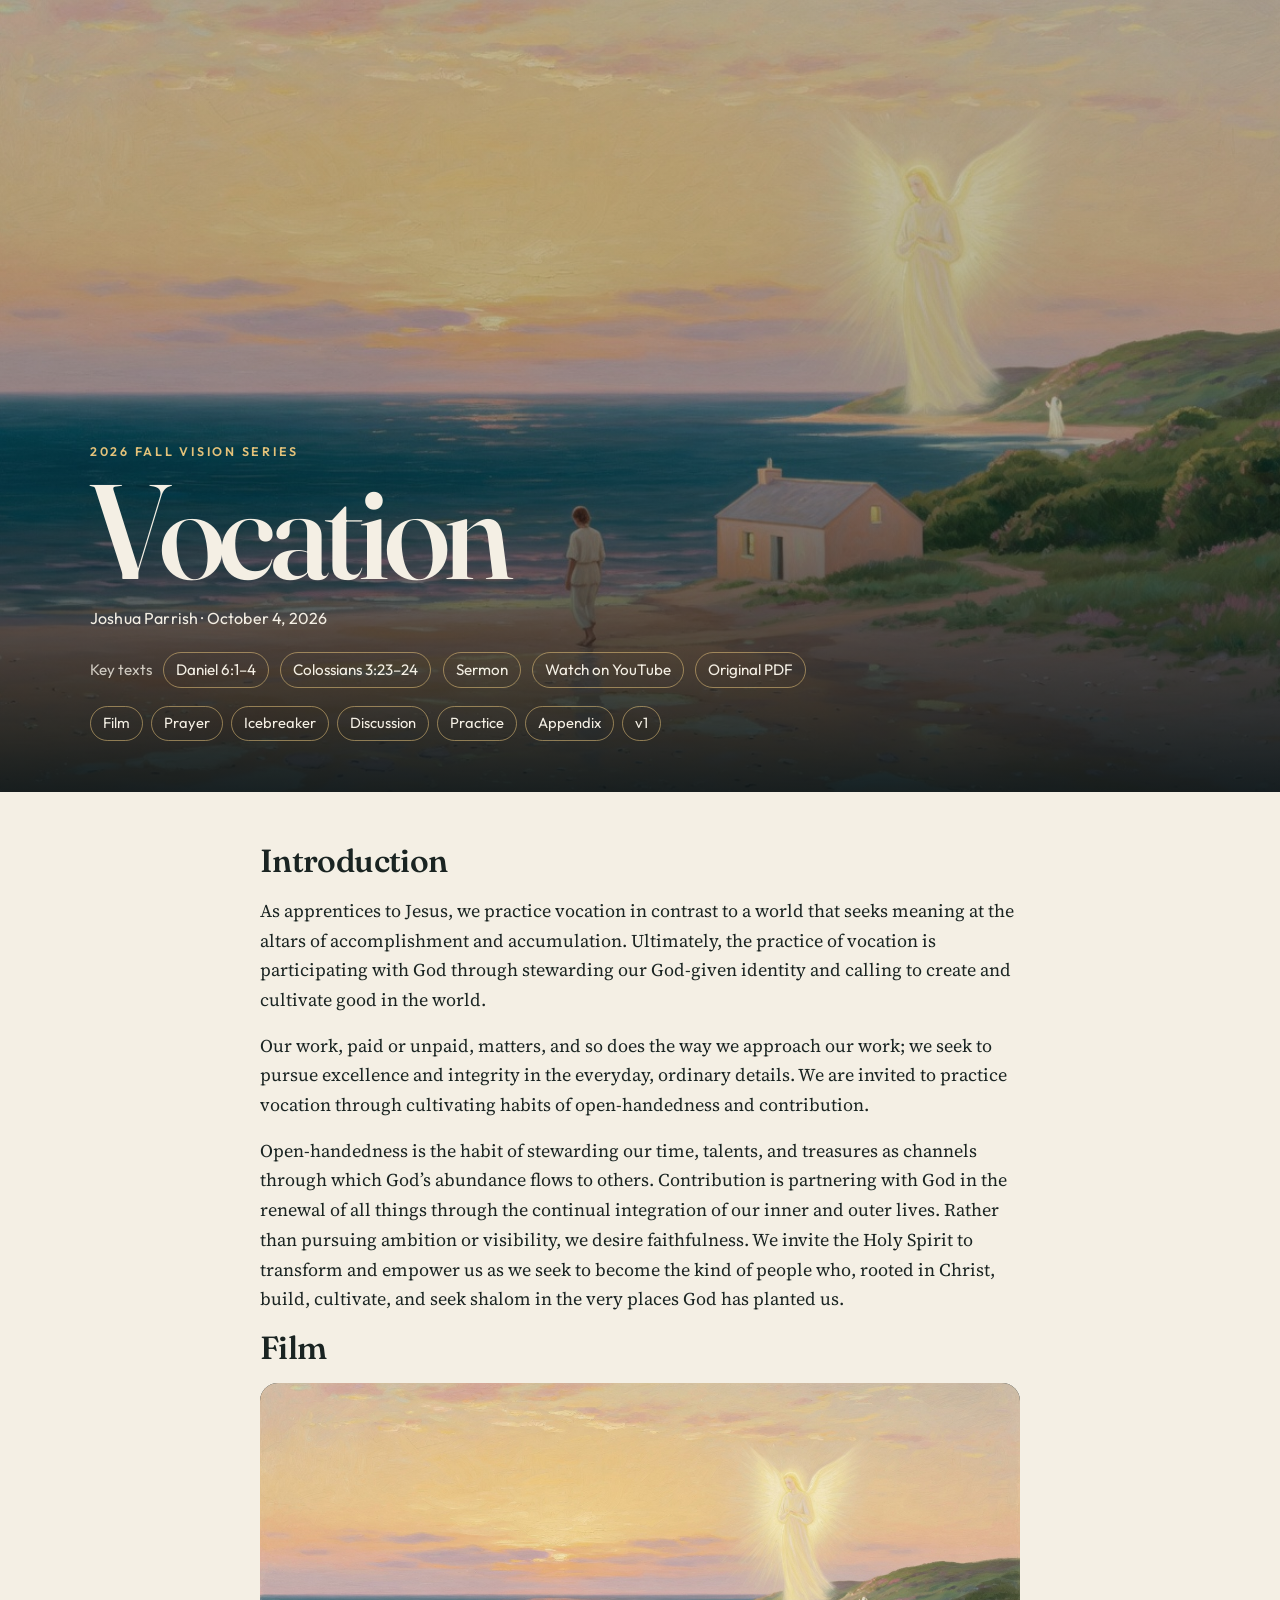
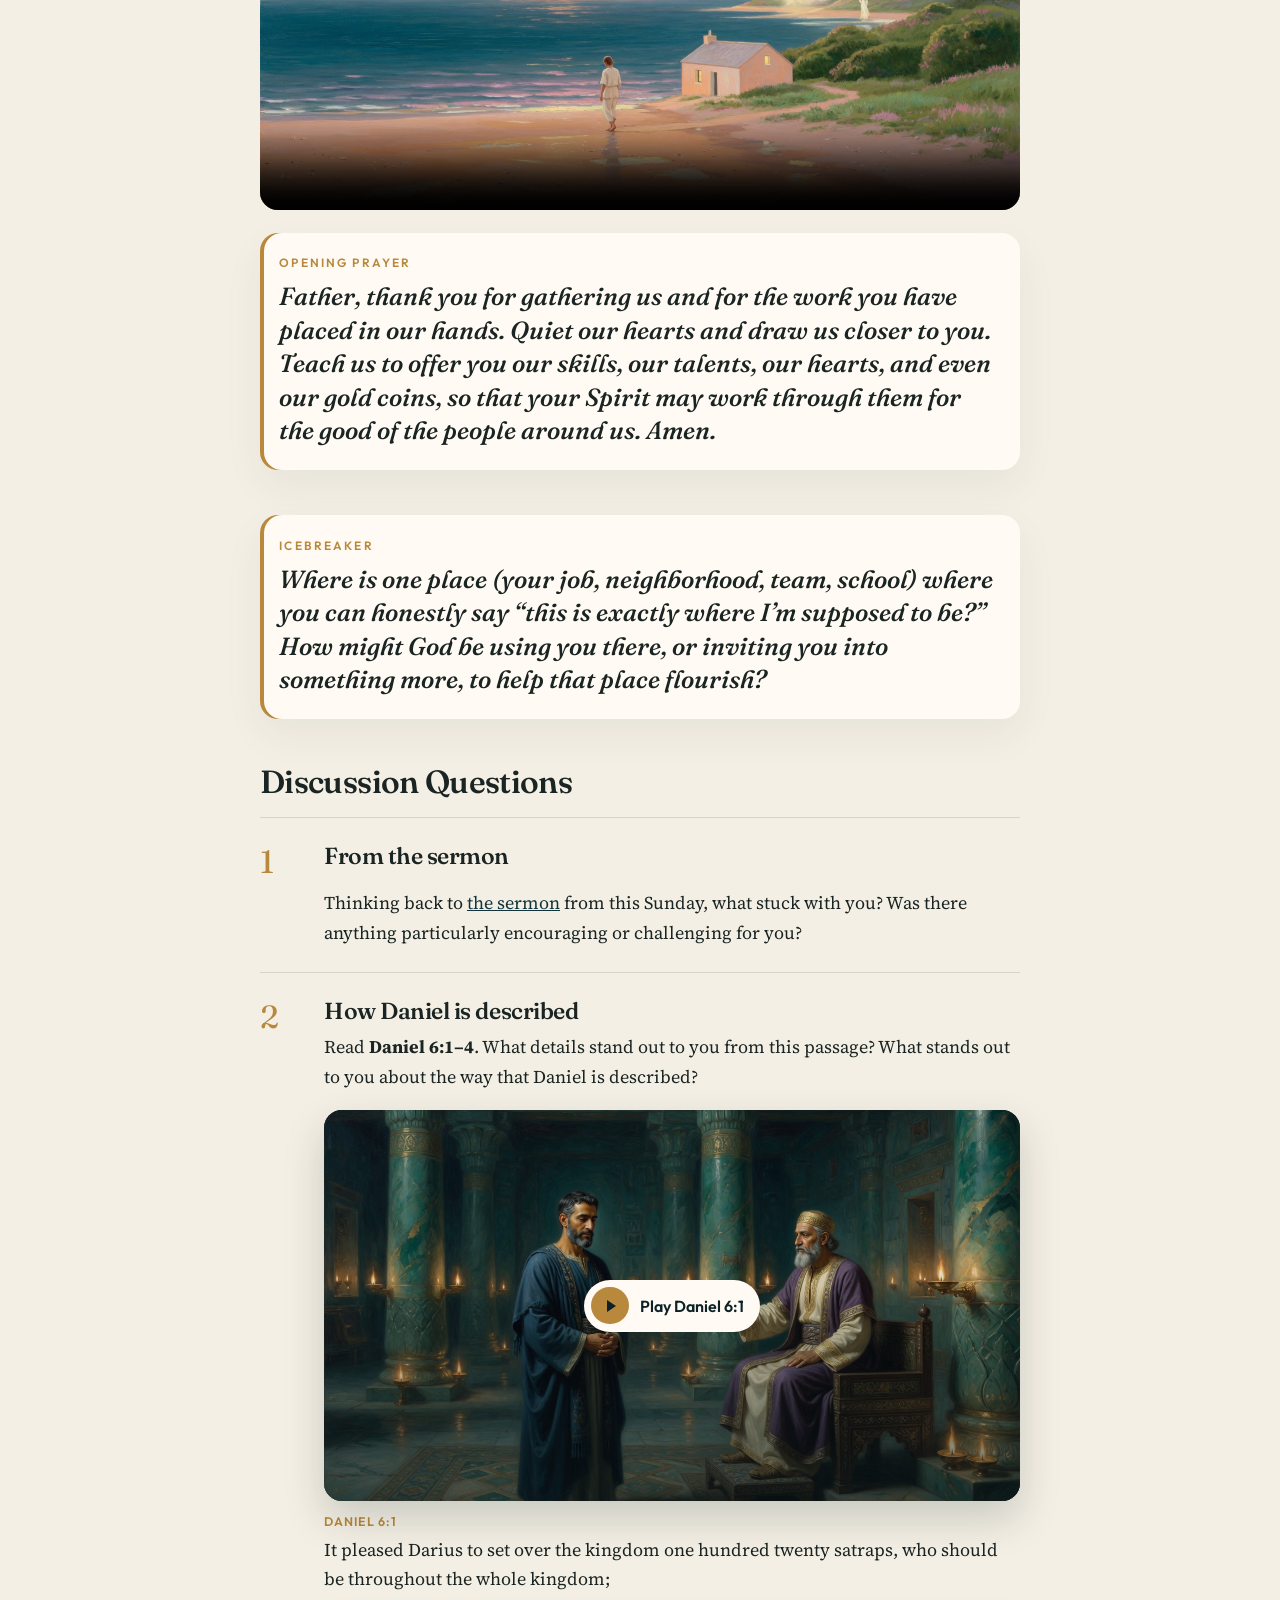
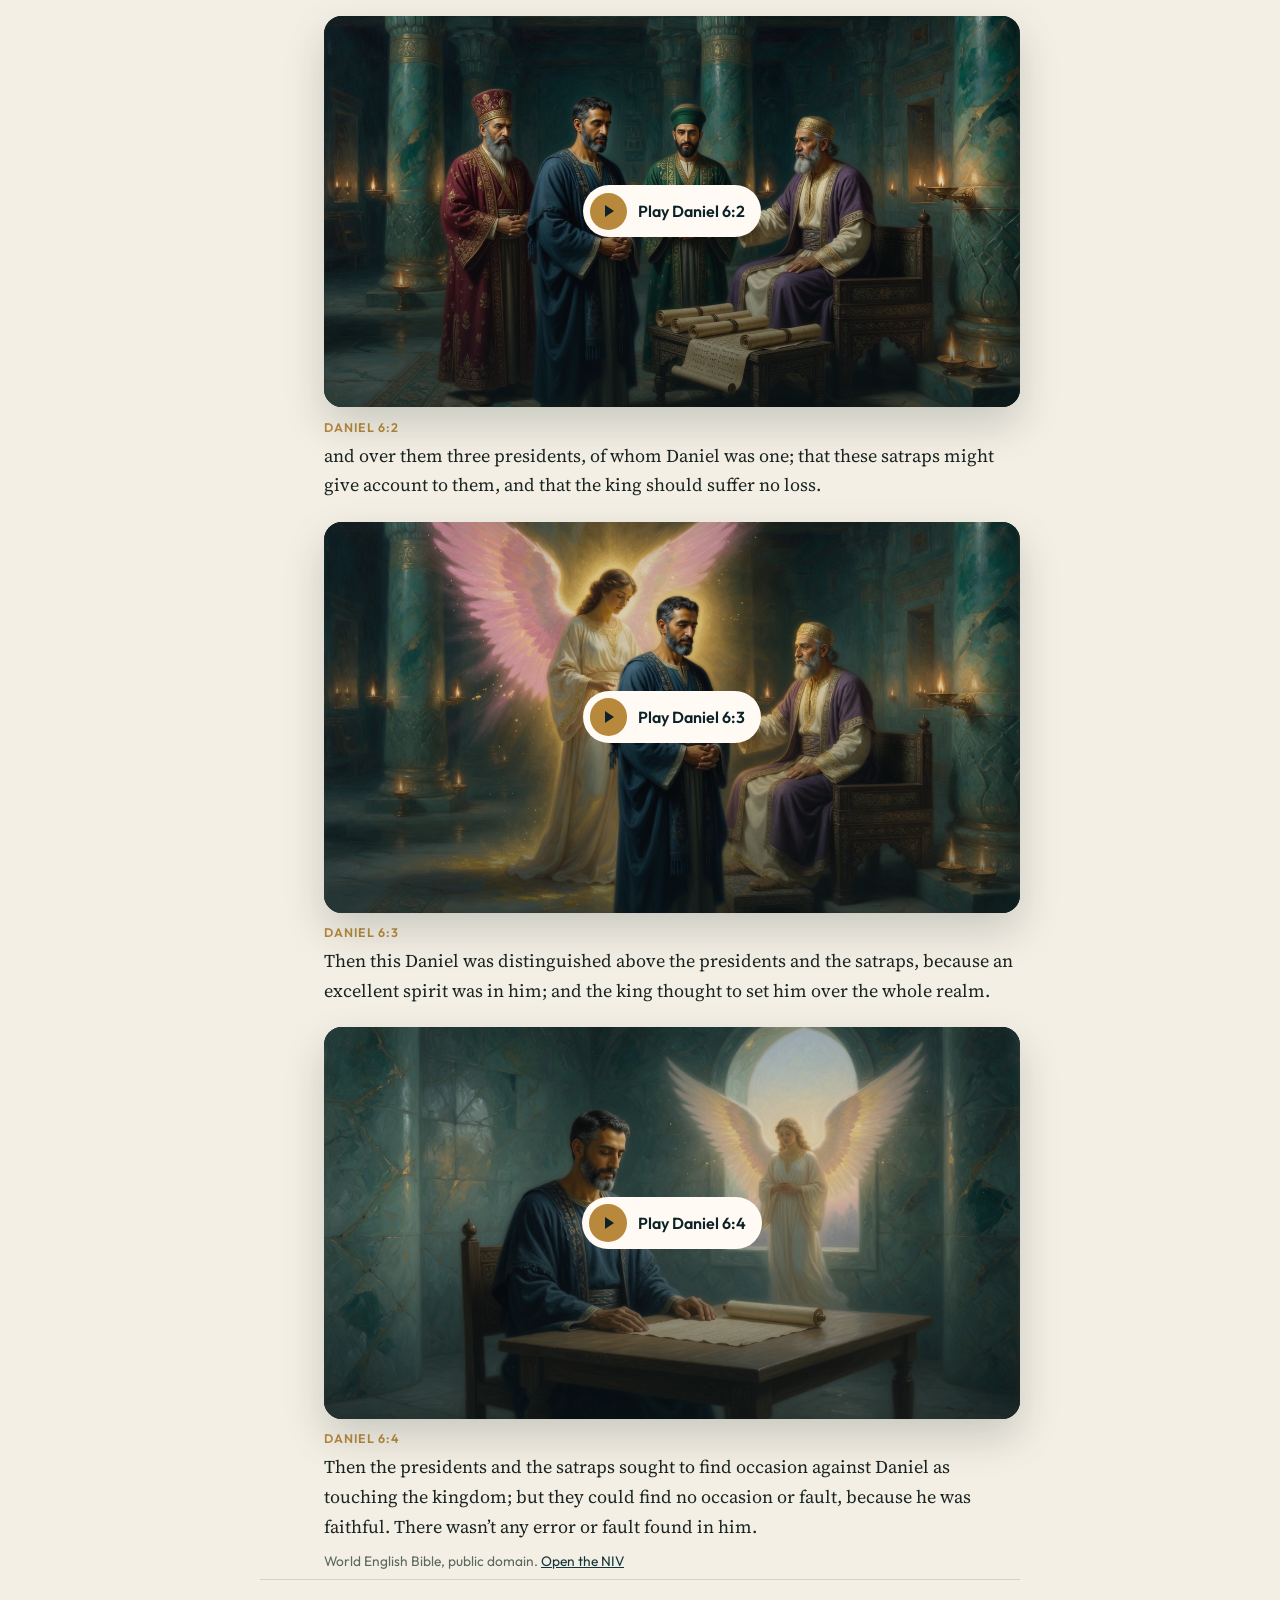
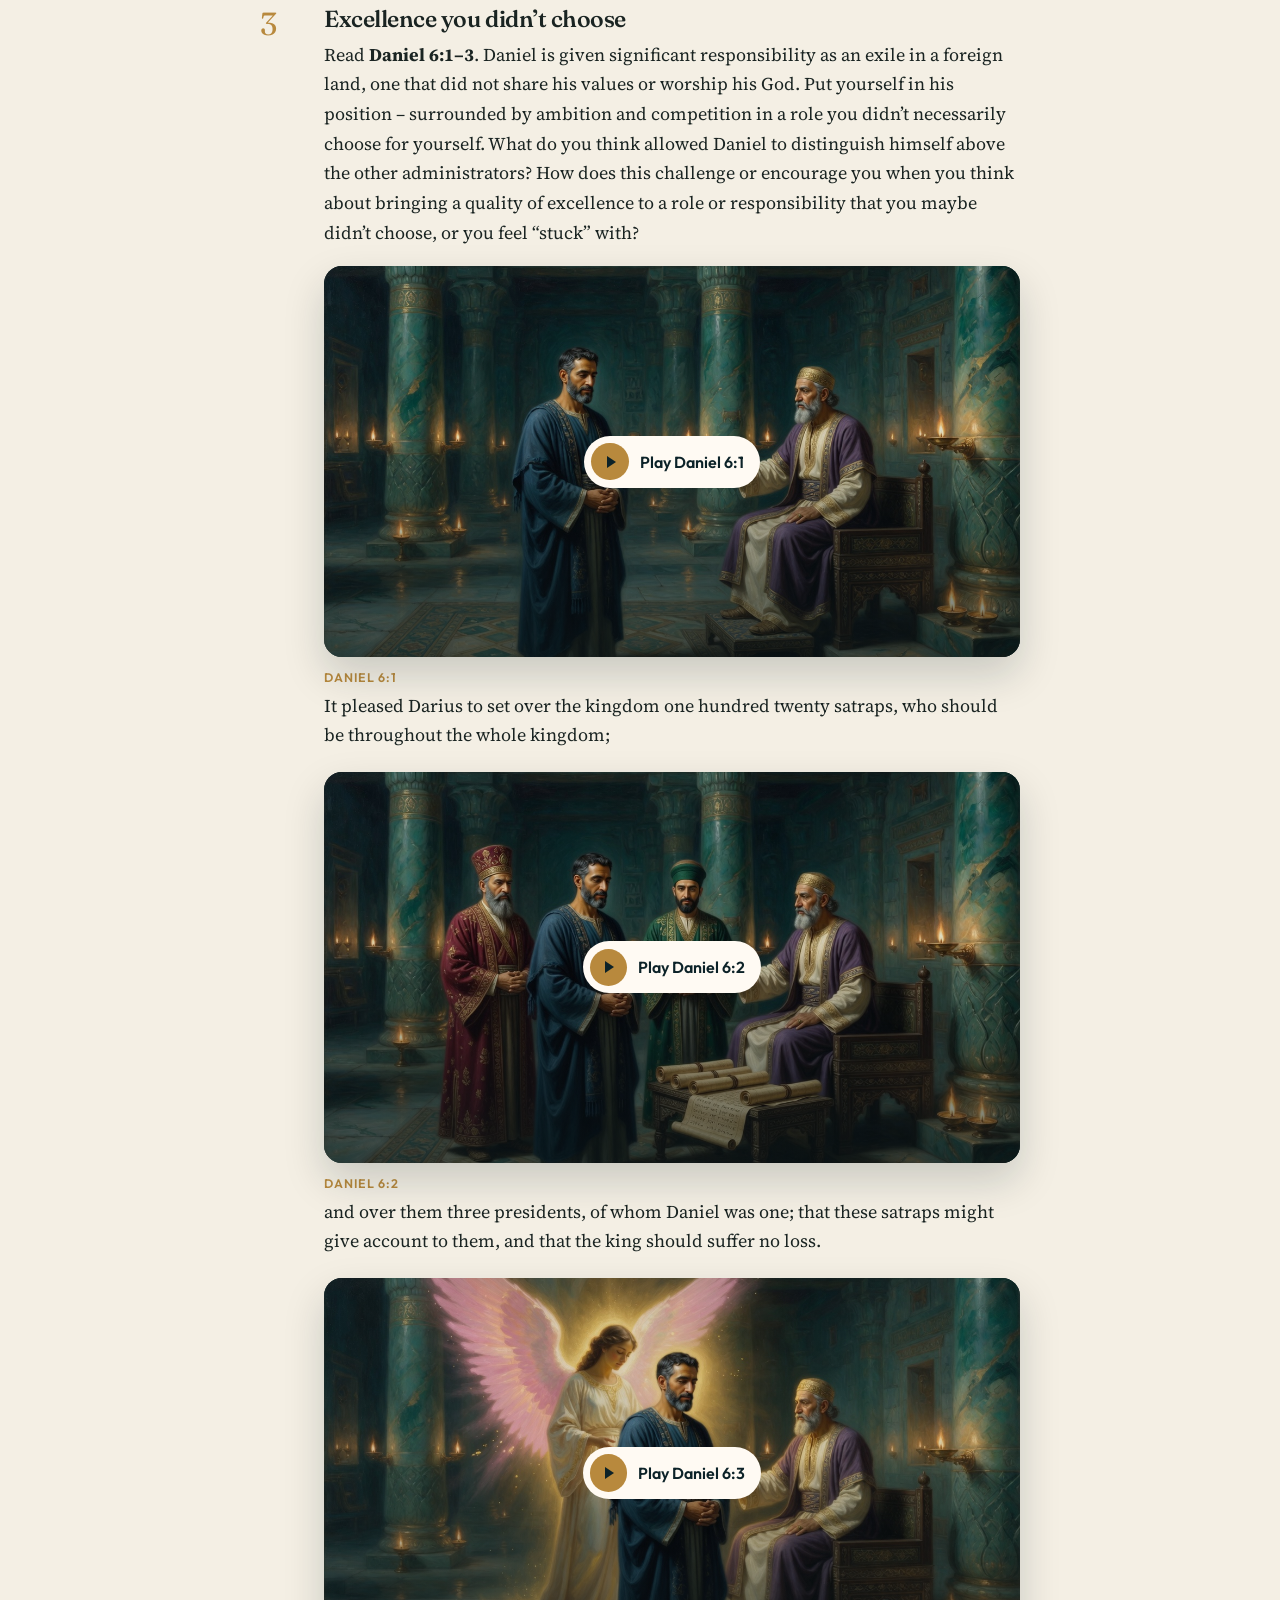
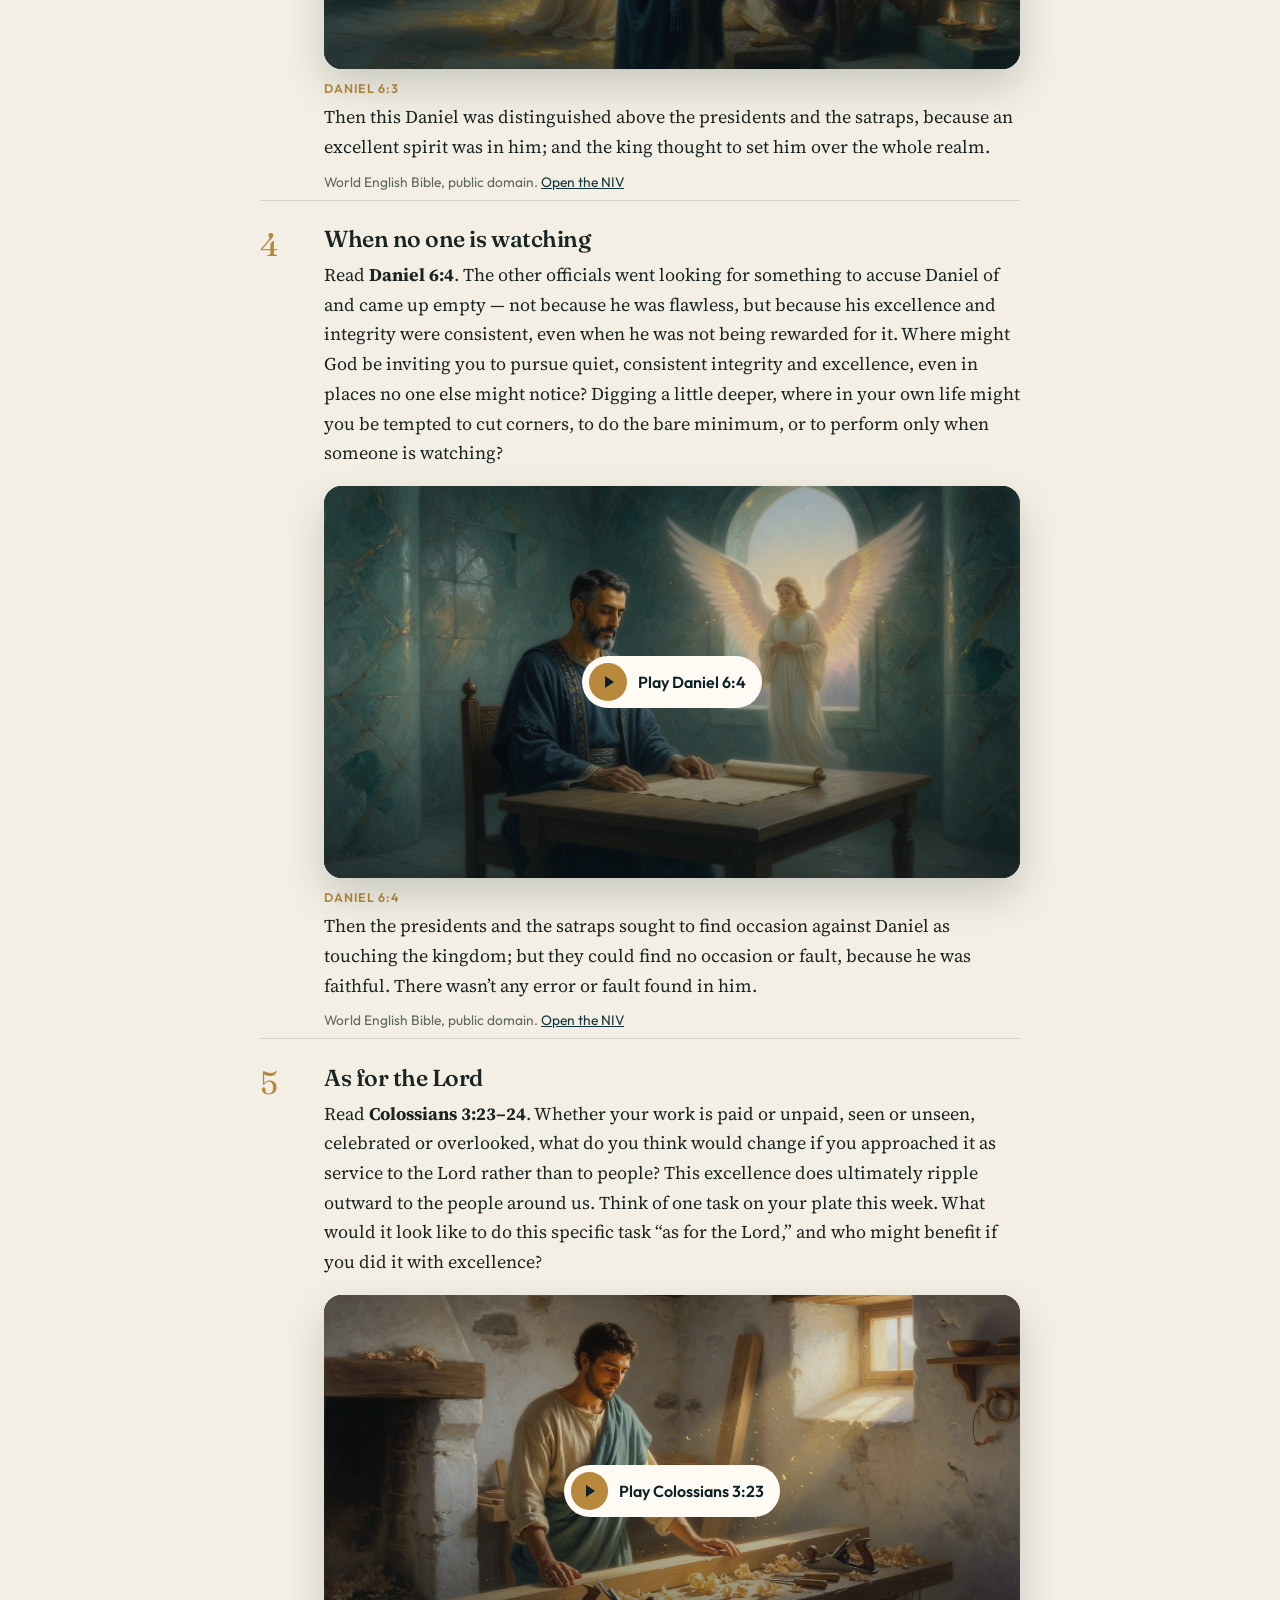
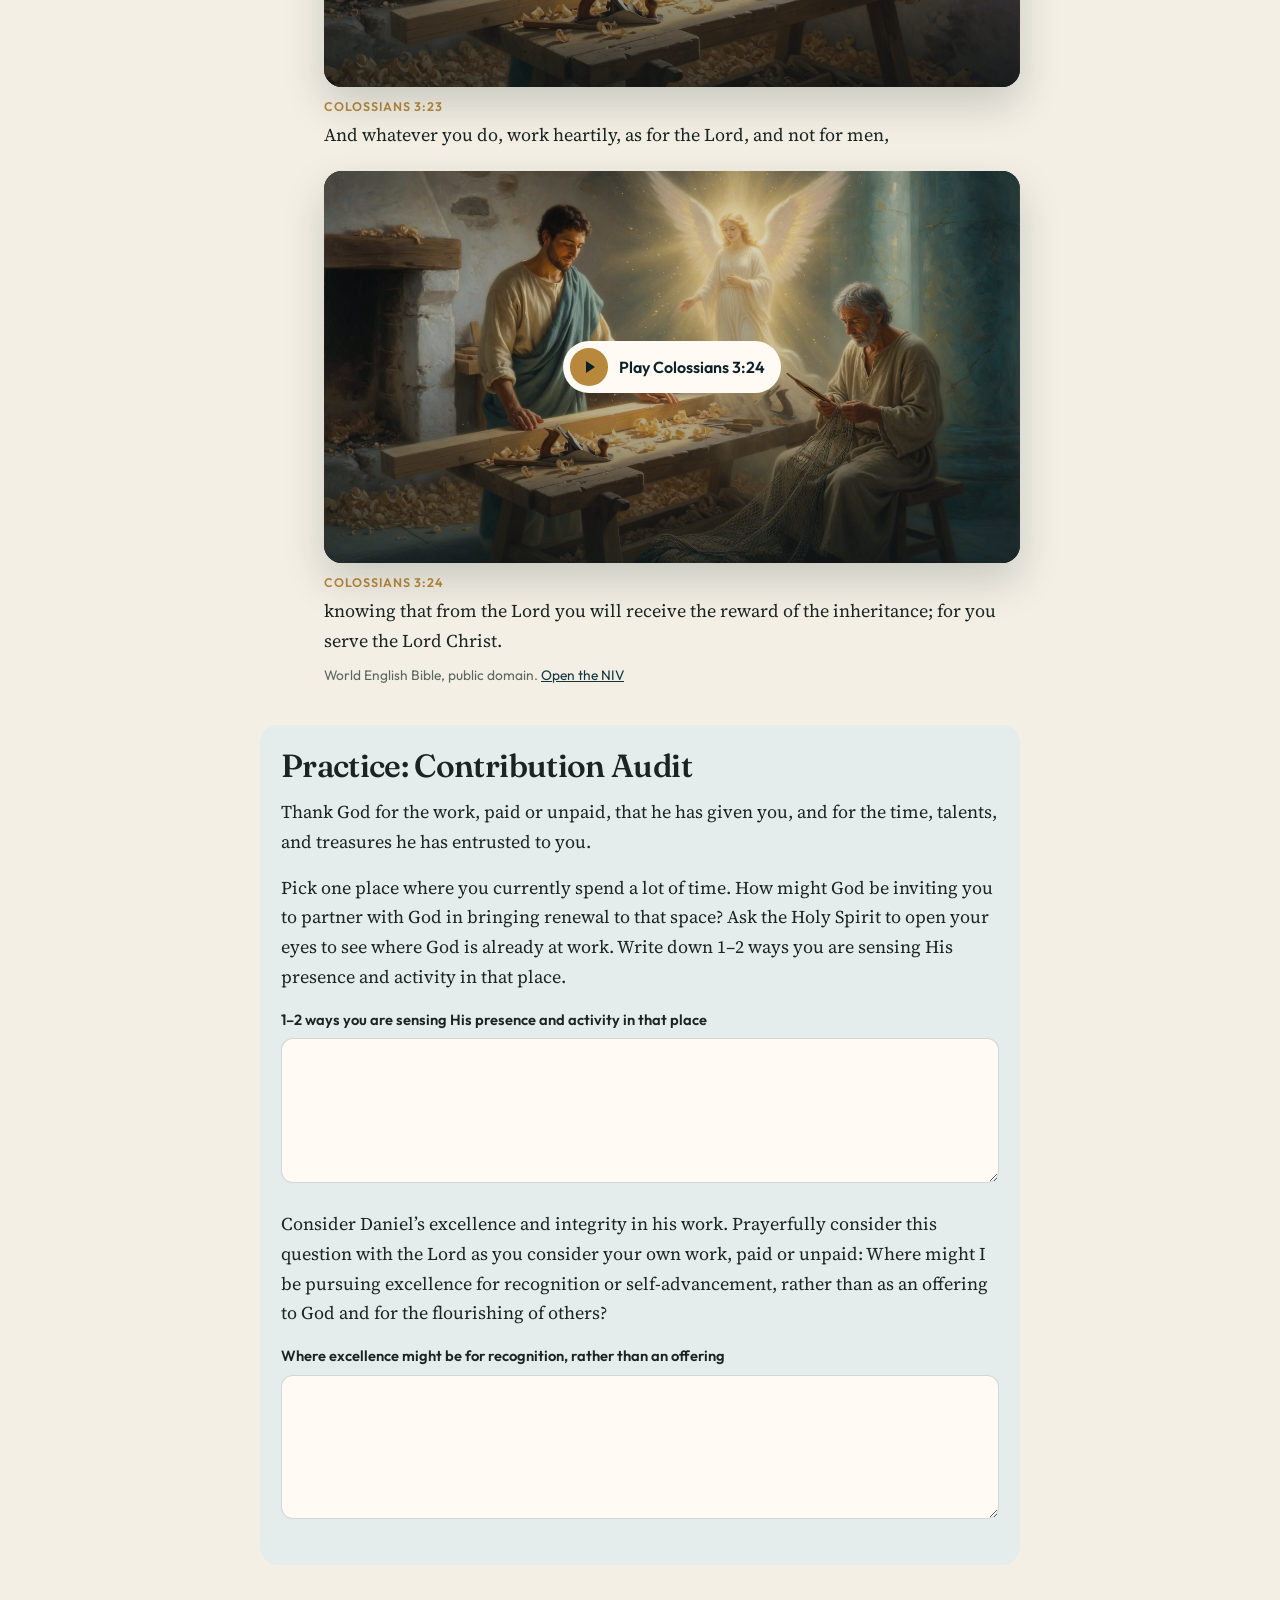
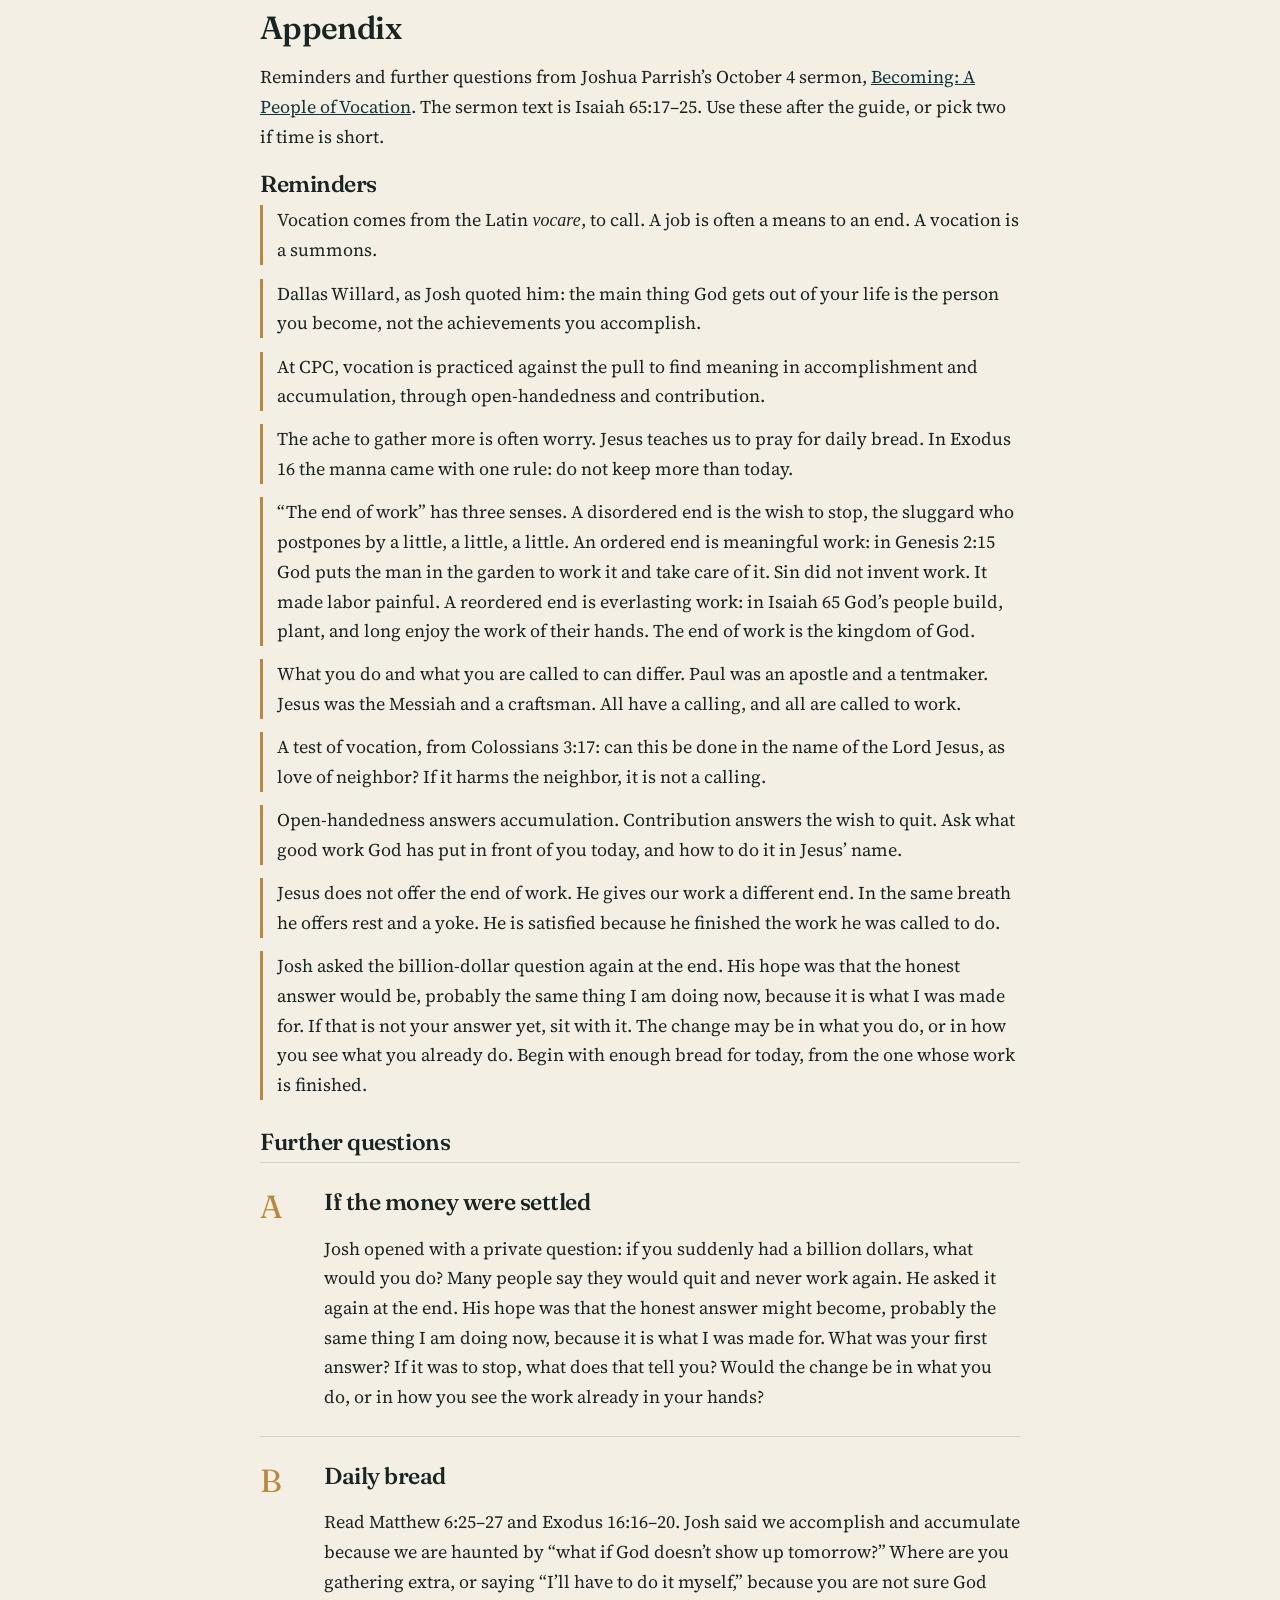
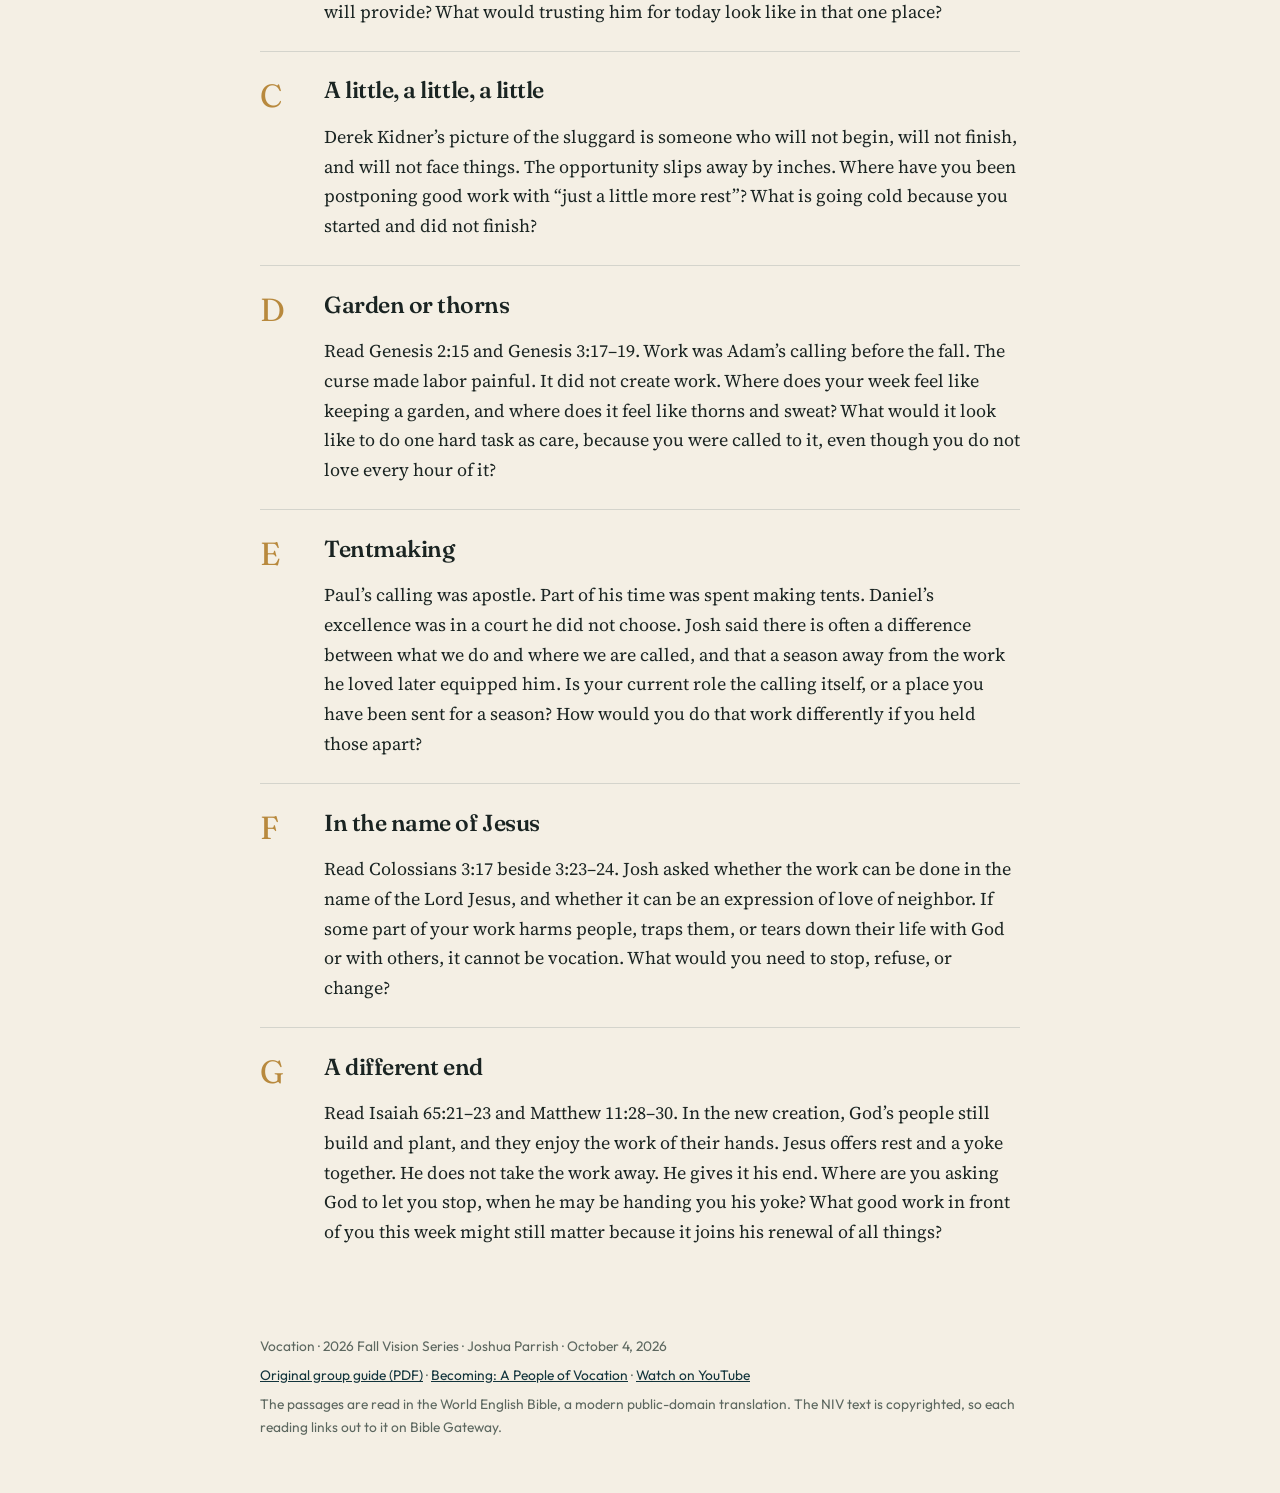
==== commit b668e000: "Add YouTube sermon link" ====
--- a/v2.html
+++ b/v2.html
@@ -479,6 +479,7 @@
         <a href="#daniel">Daniel 6:1–4</a>
         <a href="#colossians">Colossians 3:23–24</a>
         <a href="https://cpc.org/2026/10/04/becoming-a-people-of-vocation/" target="_blank" rel="noopener noreferrer">Sermon</a>
+        <a href="https://www.youtube.com/watch?v=7Y2N49hmMd4" target="_blank" rel="noopener noreferrer">Watch on YouTube</a>
         <a href="CG-10-4-26.pdf">Original PDF</a>
       </p>
       <nav class="jump" aria-label="Guide">
@@ -800,7 +801,7 @@
 
   <footer>
     <p>Vocation · 2026 Fall Vision Series · Joshua Parrish · October 4, 2026</p>
-    <p><a href="CG-10-4-26.pdf">Original group guide (PDF)</a> · <a href="https://cpc.org/2026/10/04/becoming-a-people-of-vocation/" target="_blank" rel="noopener noreferrer">Becoming: A People of Vocation</a></p>
+    <p><a href="CG-10-4-26.pdf">Original group guide (PDF)</a> · <a href="https://cpc.org/2026/10/04/becoming-a-people-of-vocation/" target="_blank" rel="noopener noreferrer">Becoming: A People of Vocation</a> · <a href="https://www.youtube.com/watch?v=7Y2N49hmMd4" target="_blank" rel="noopener noreferrer">Watch on YouTube</a></p>
     <p>The passages are read in the World English Bible, a modern public-domain translation. The NIV text is copyrighted, so each reading links out to it on Bible Gateway.</p>
   </footer>
 
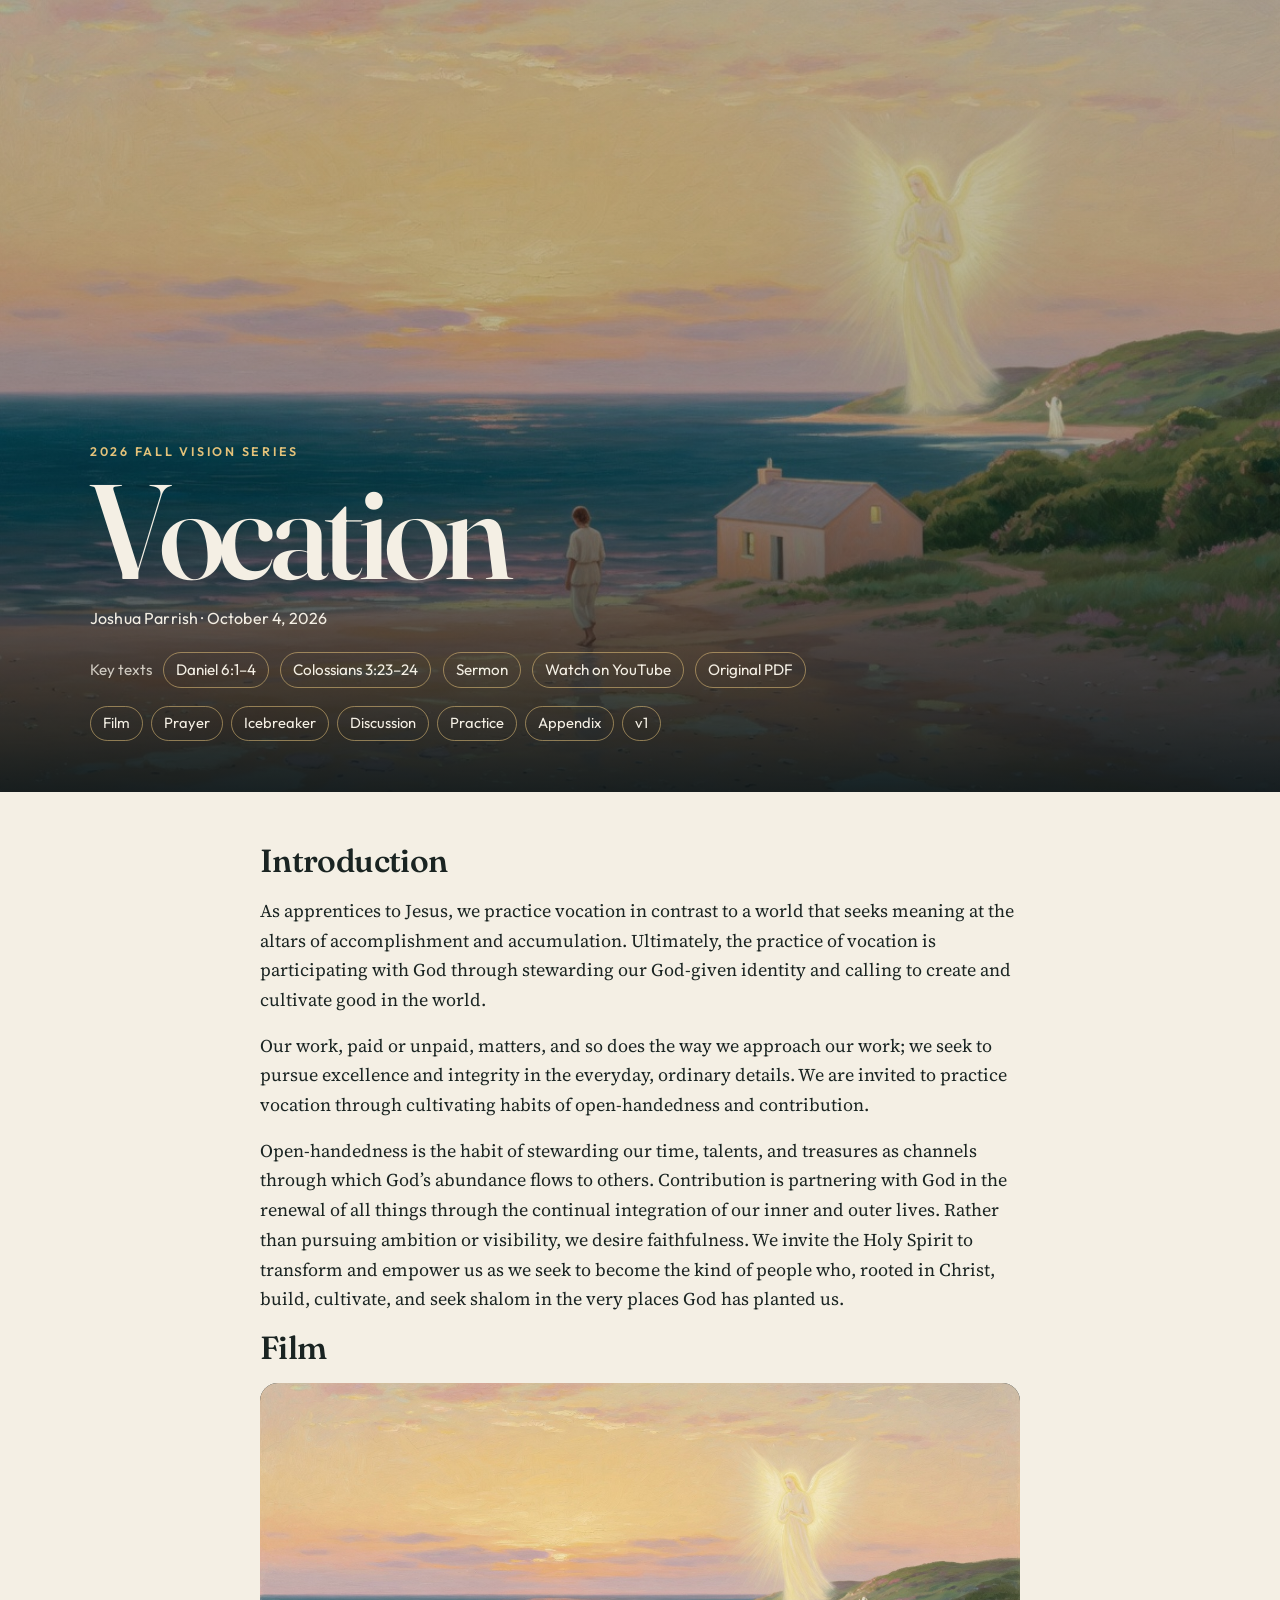
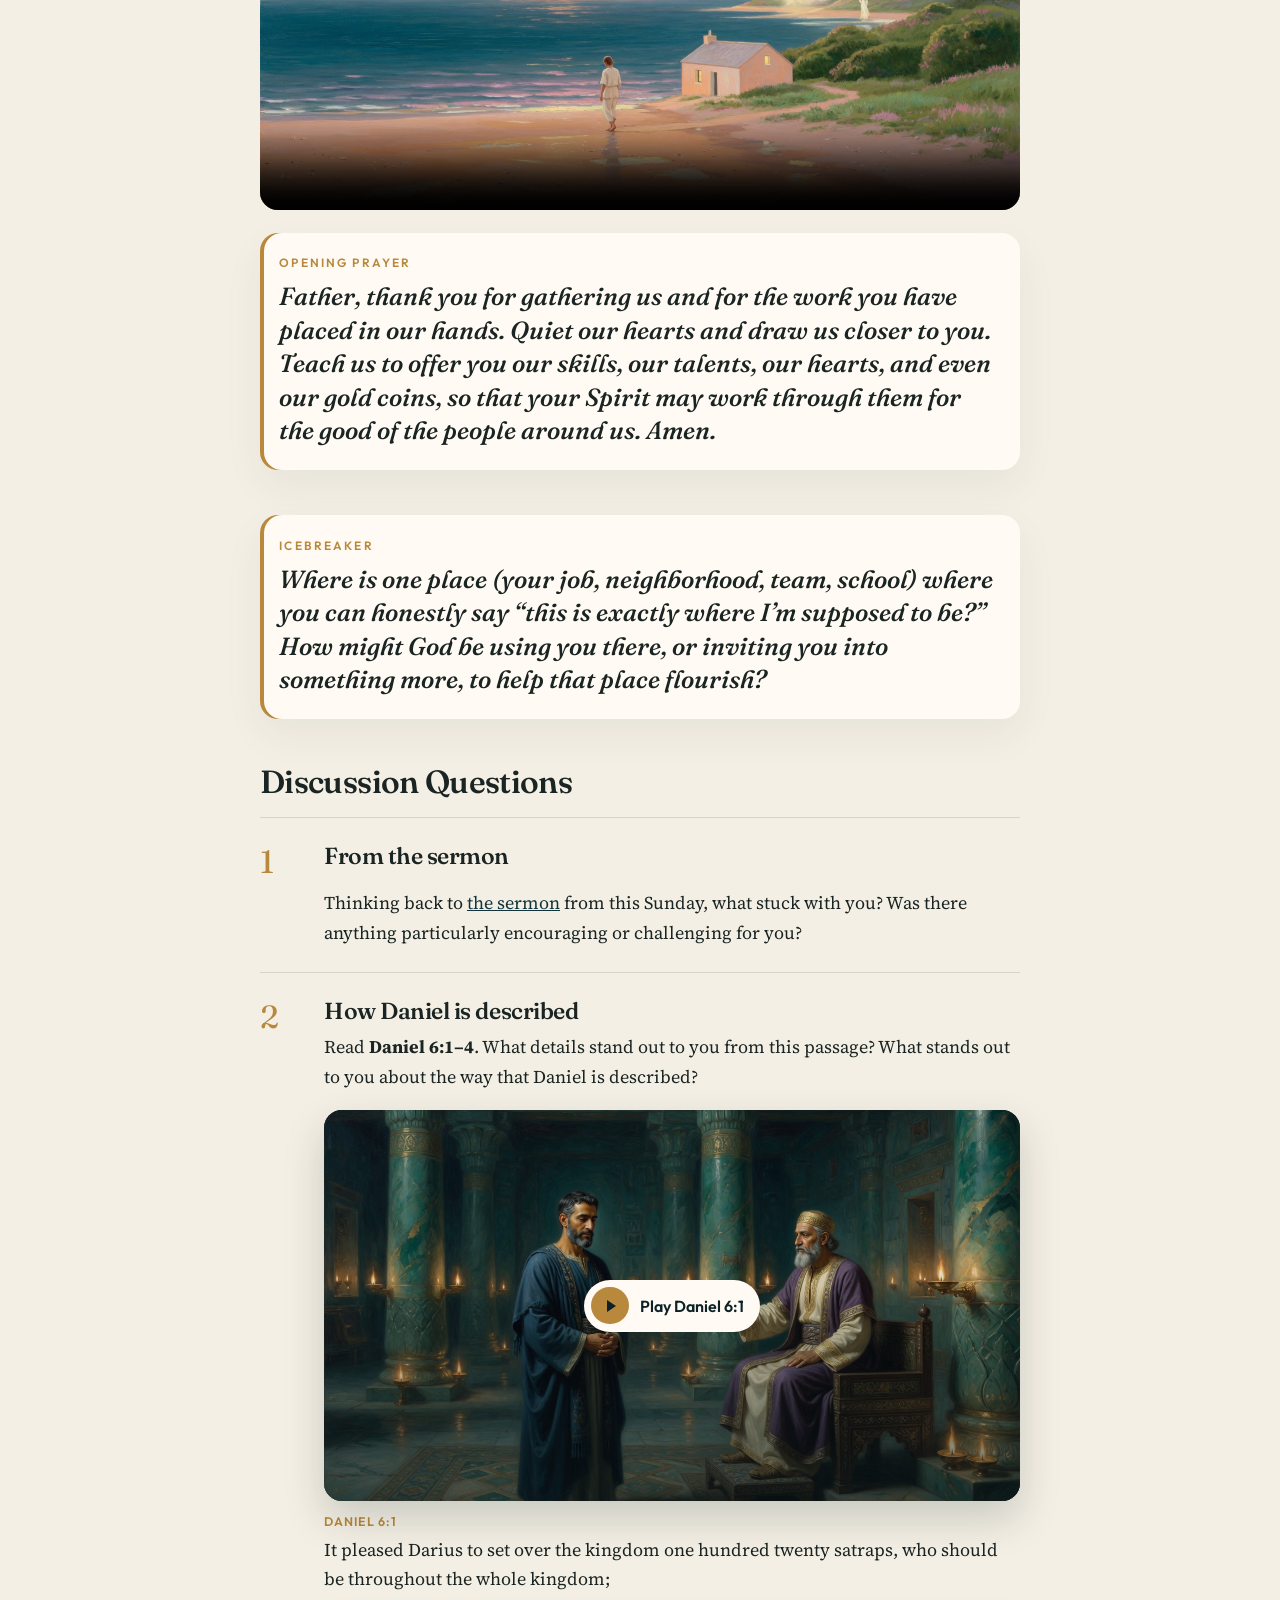
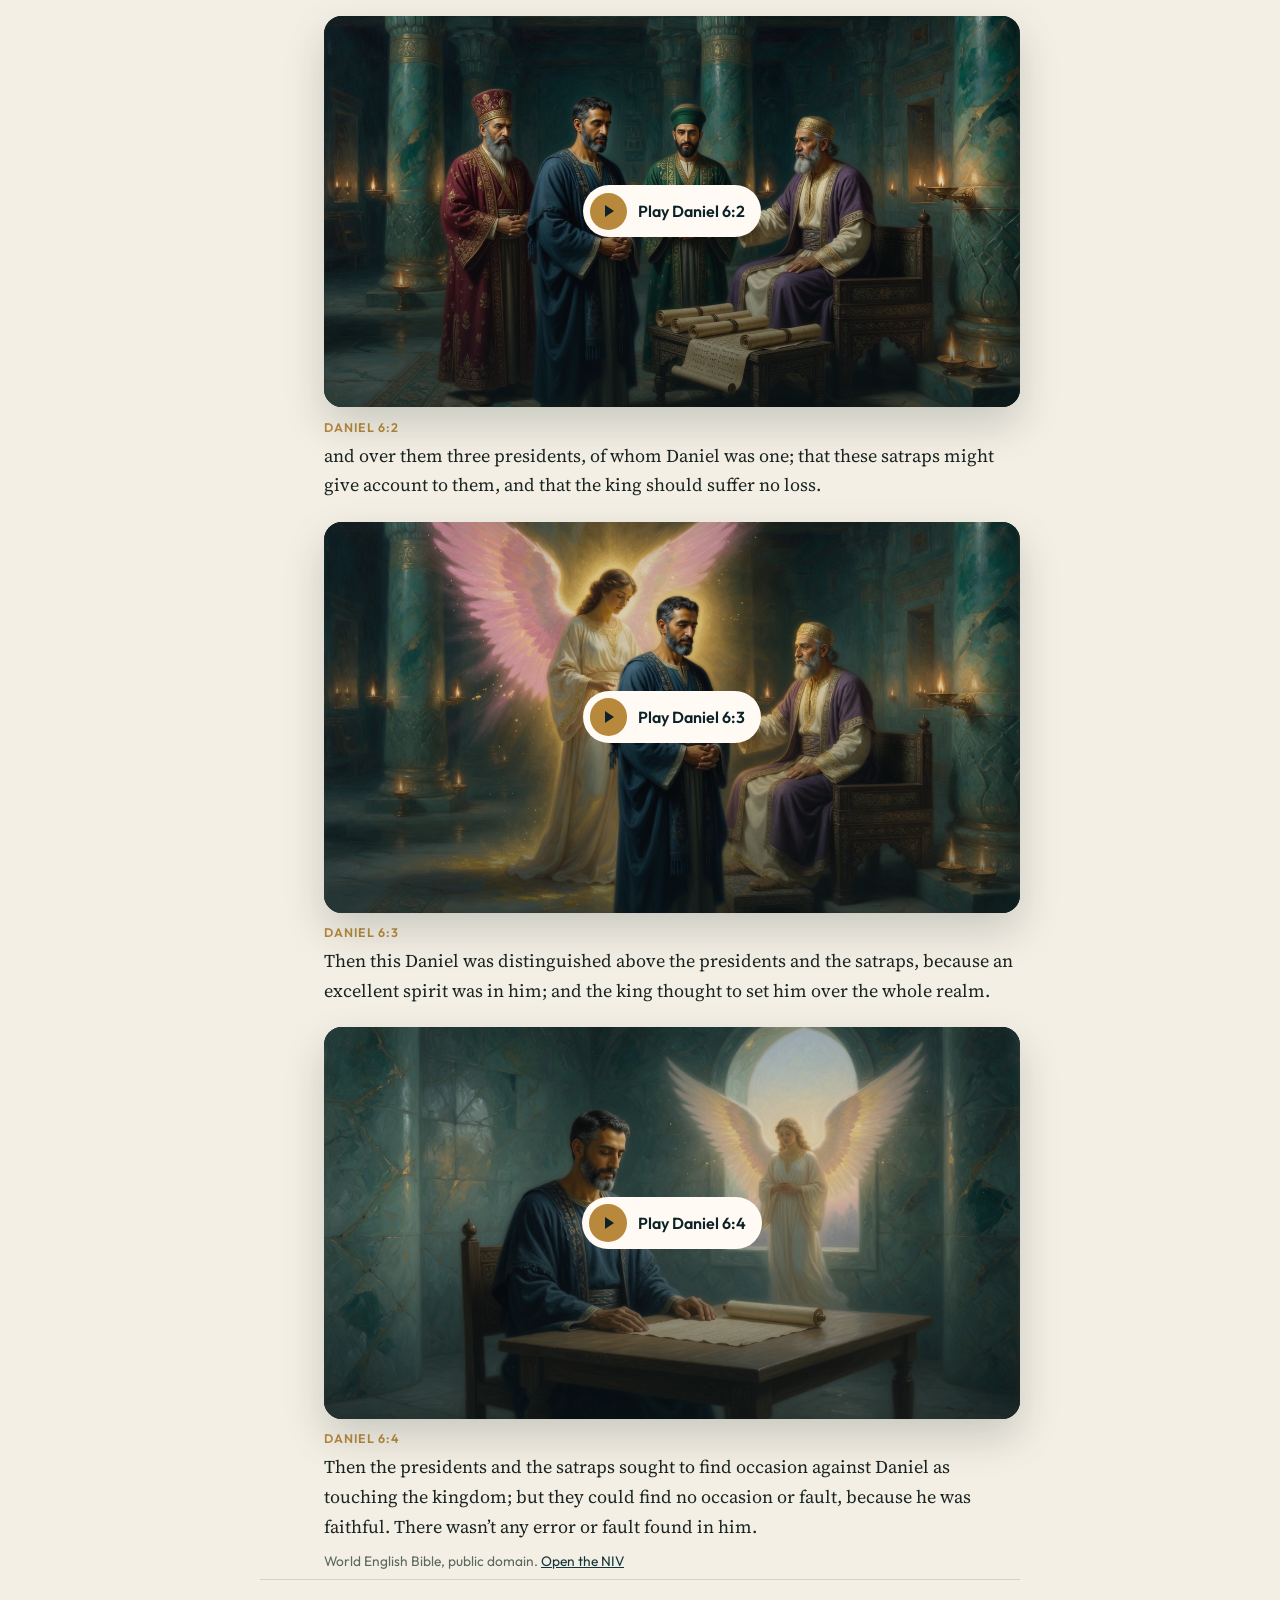
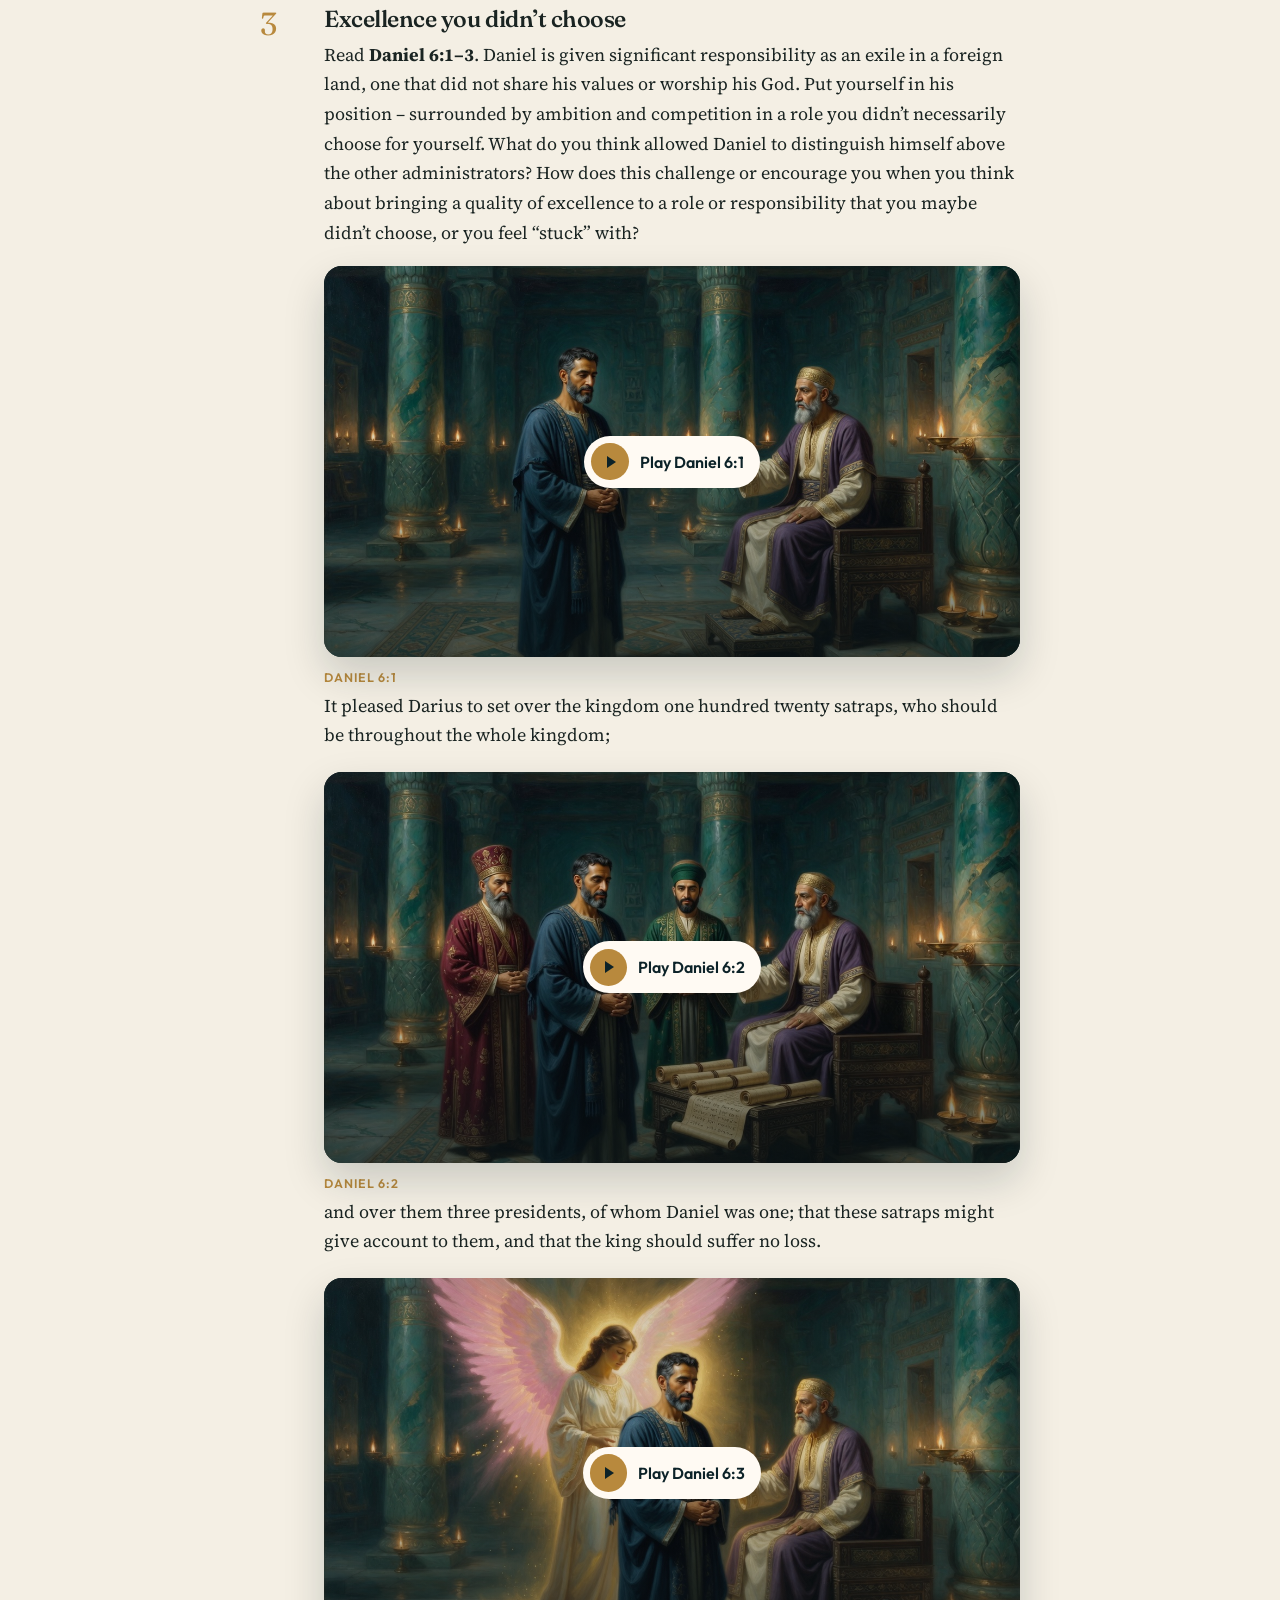
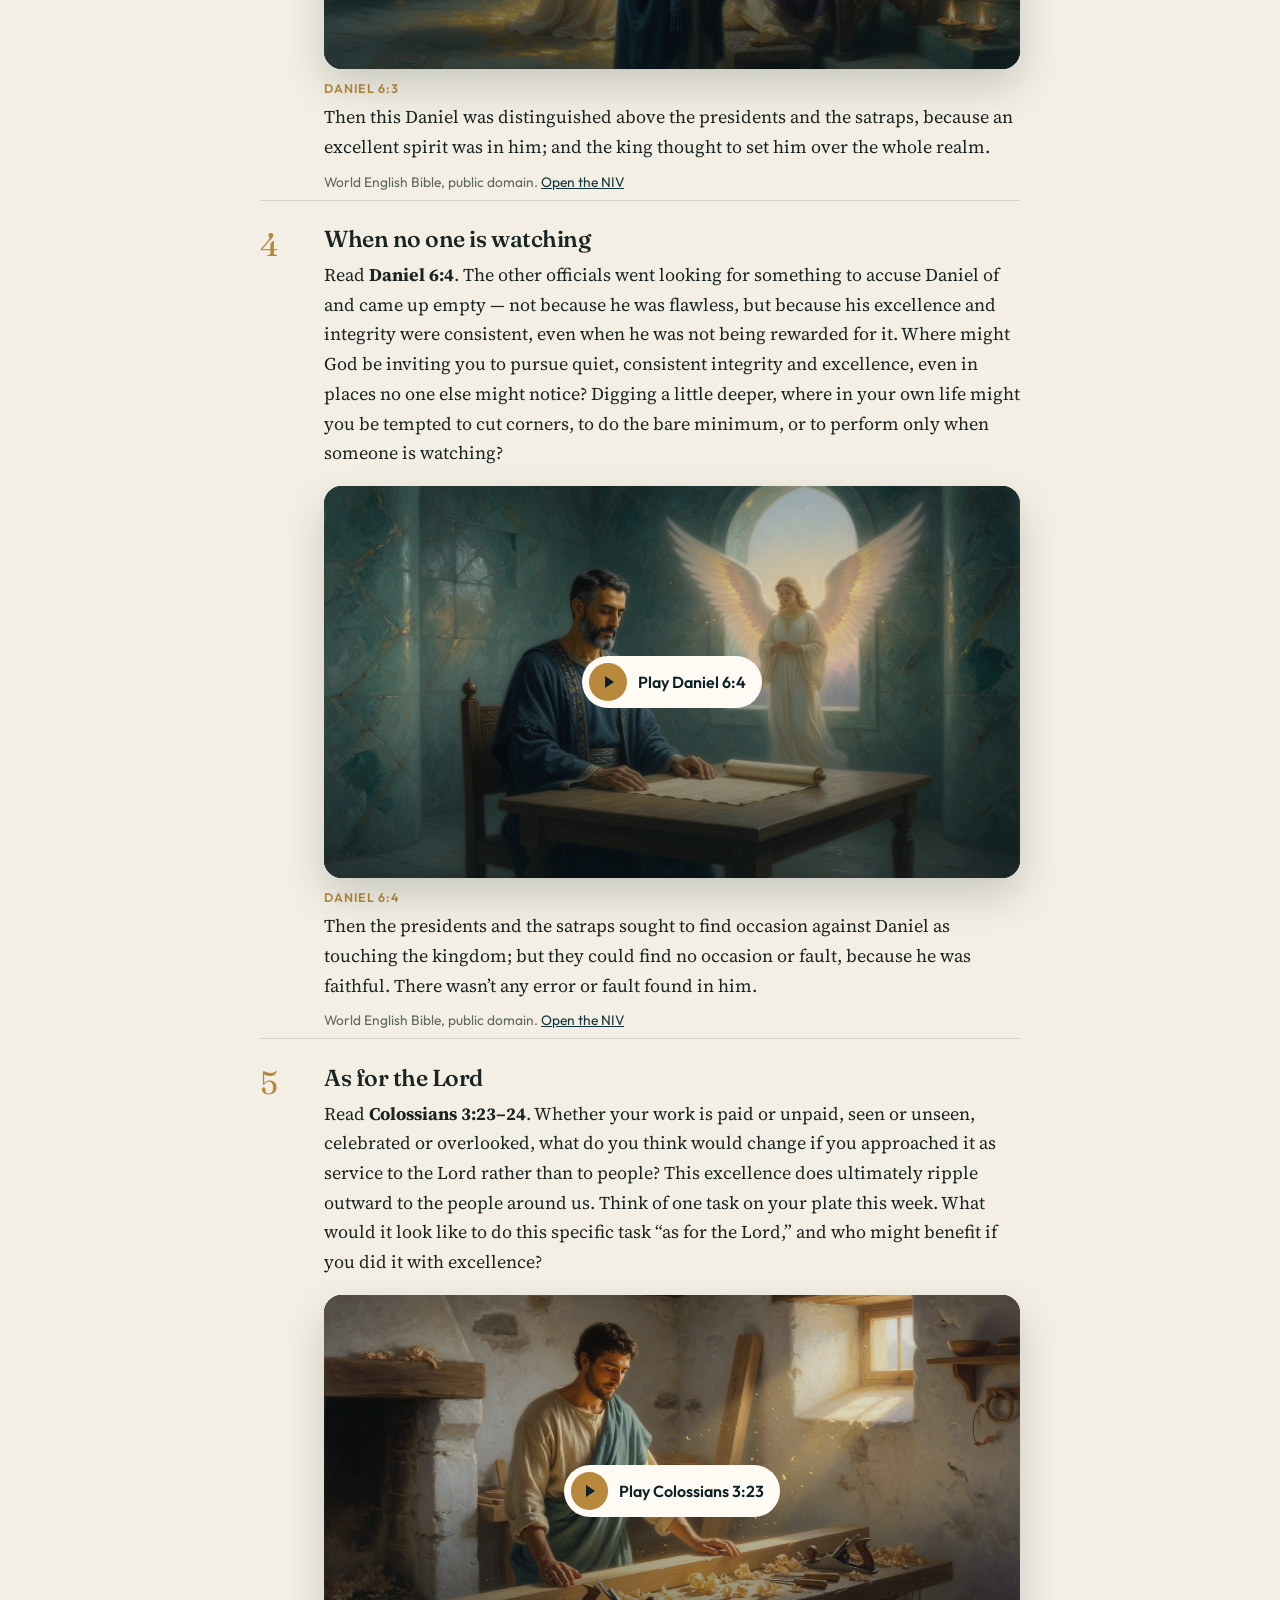
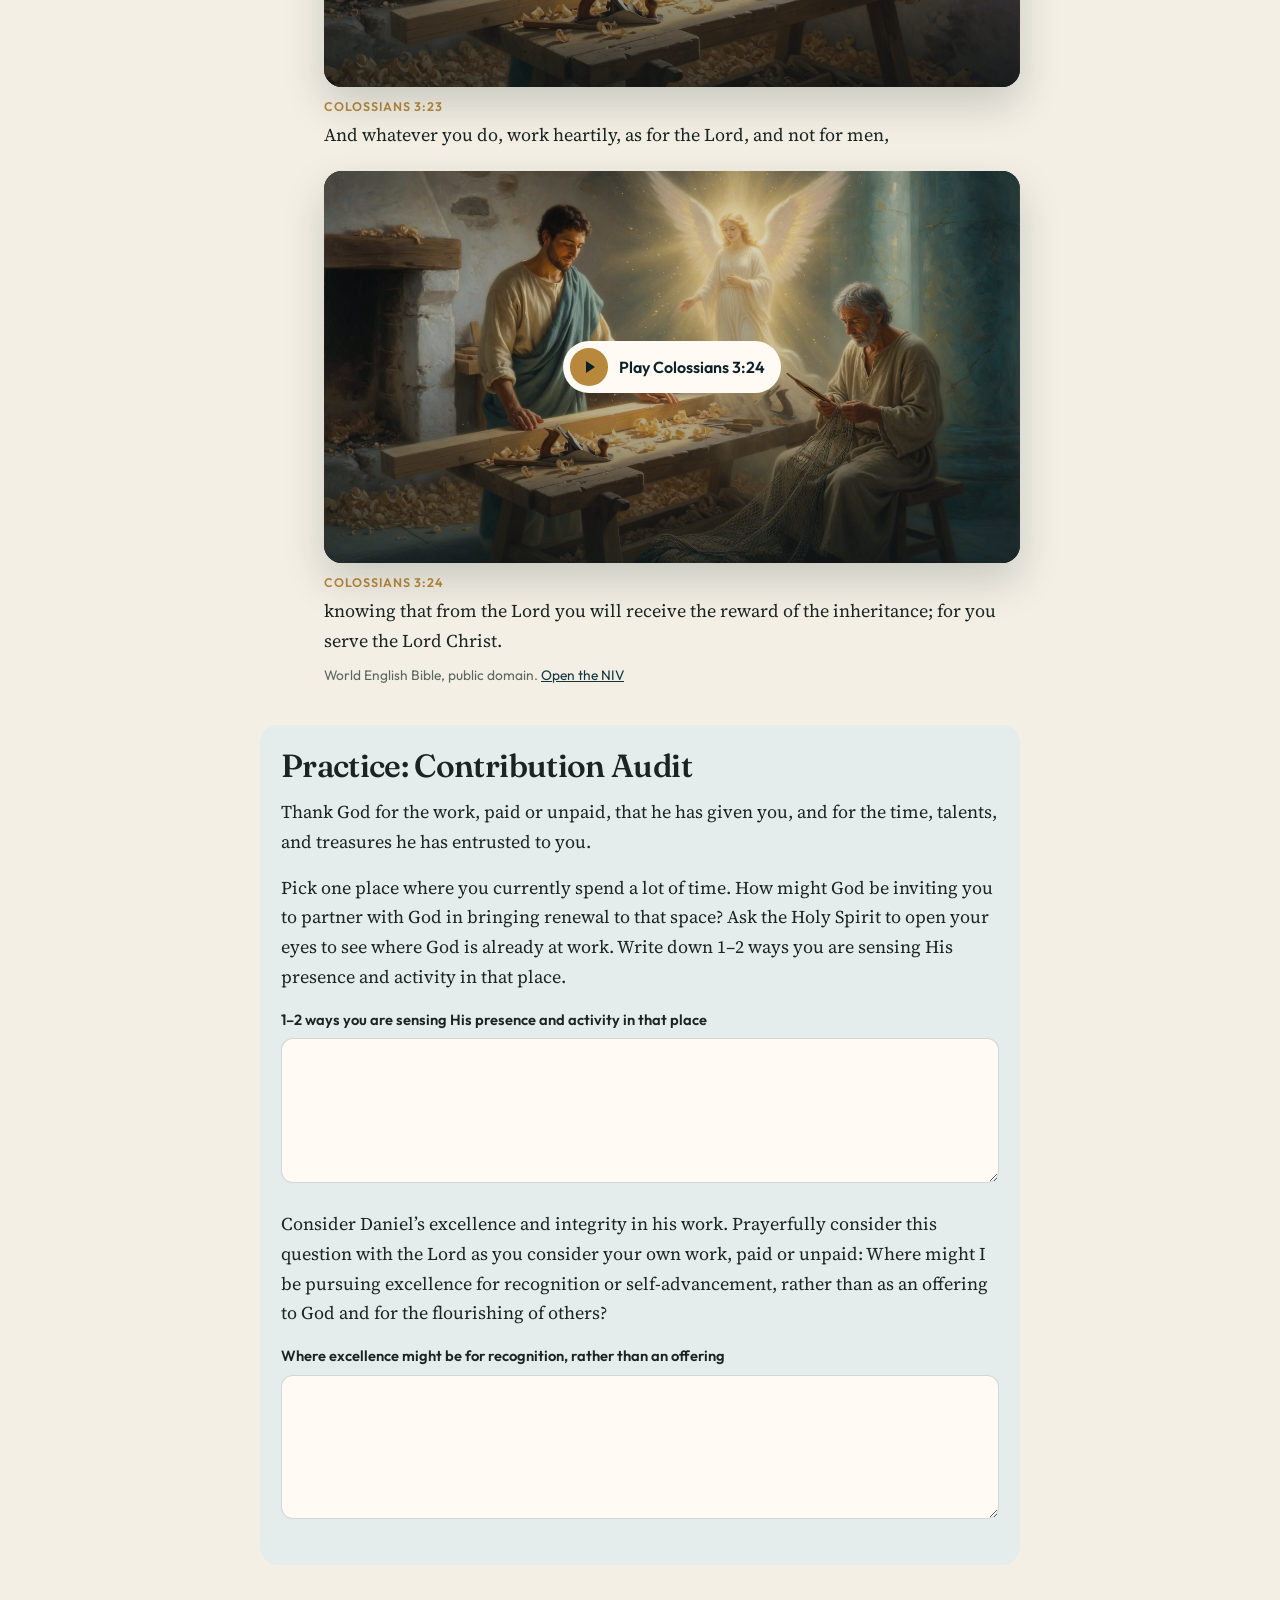
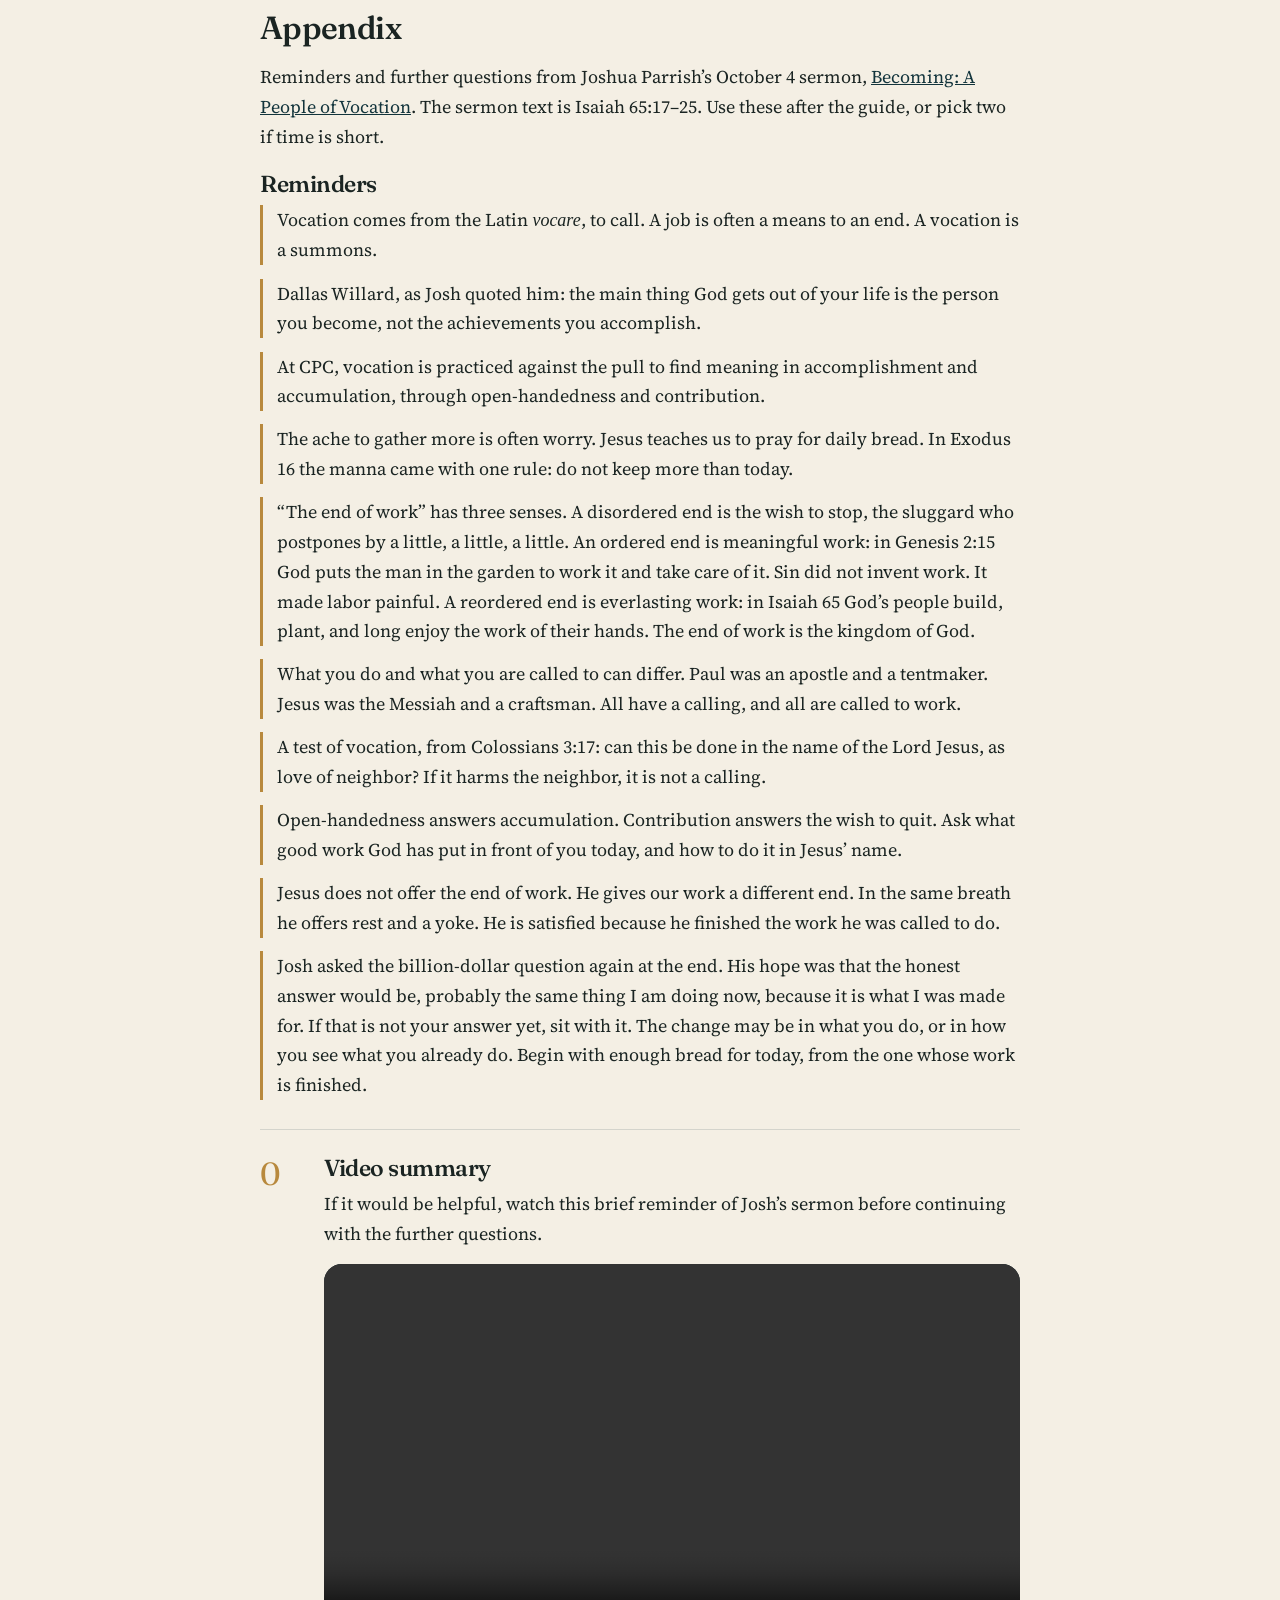
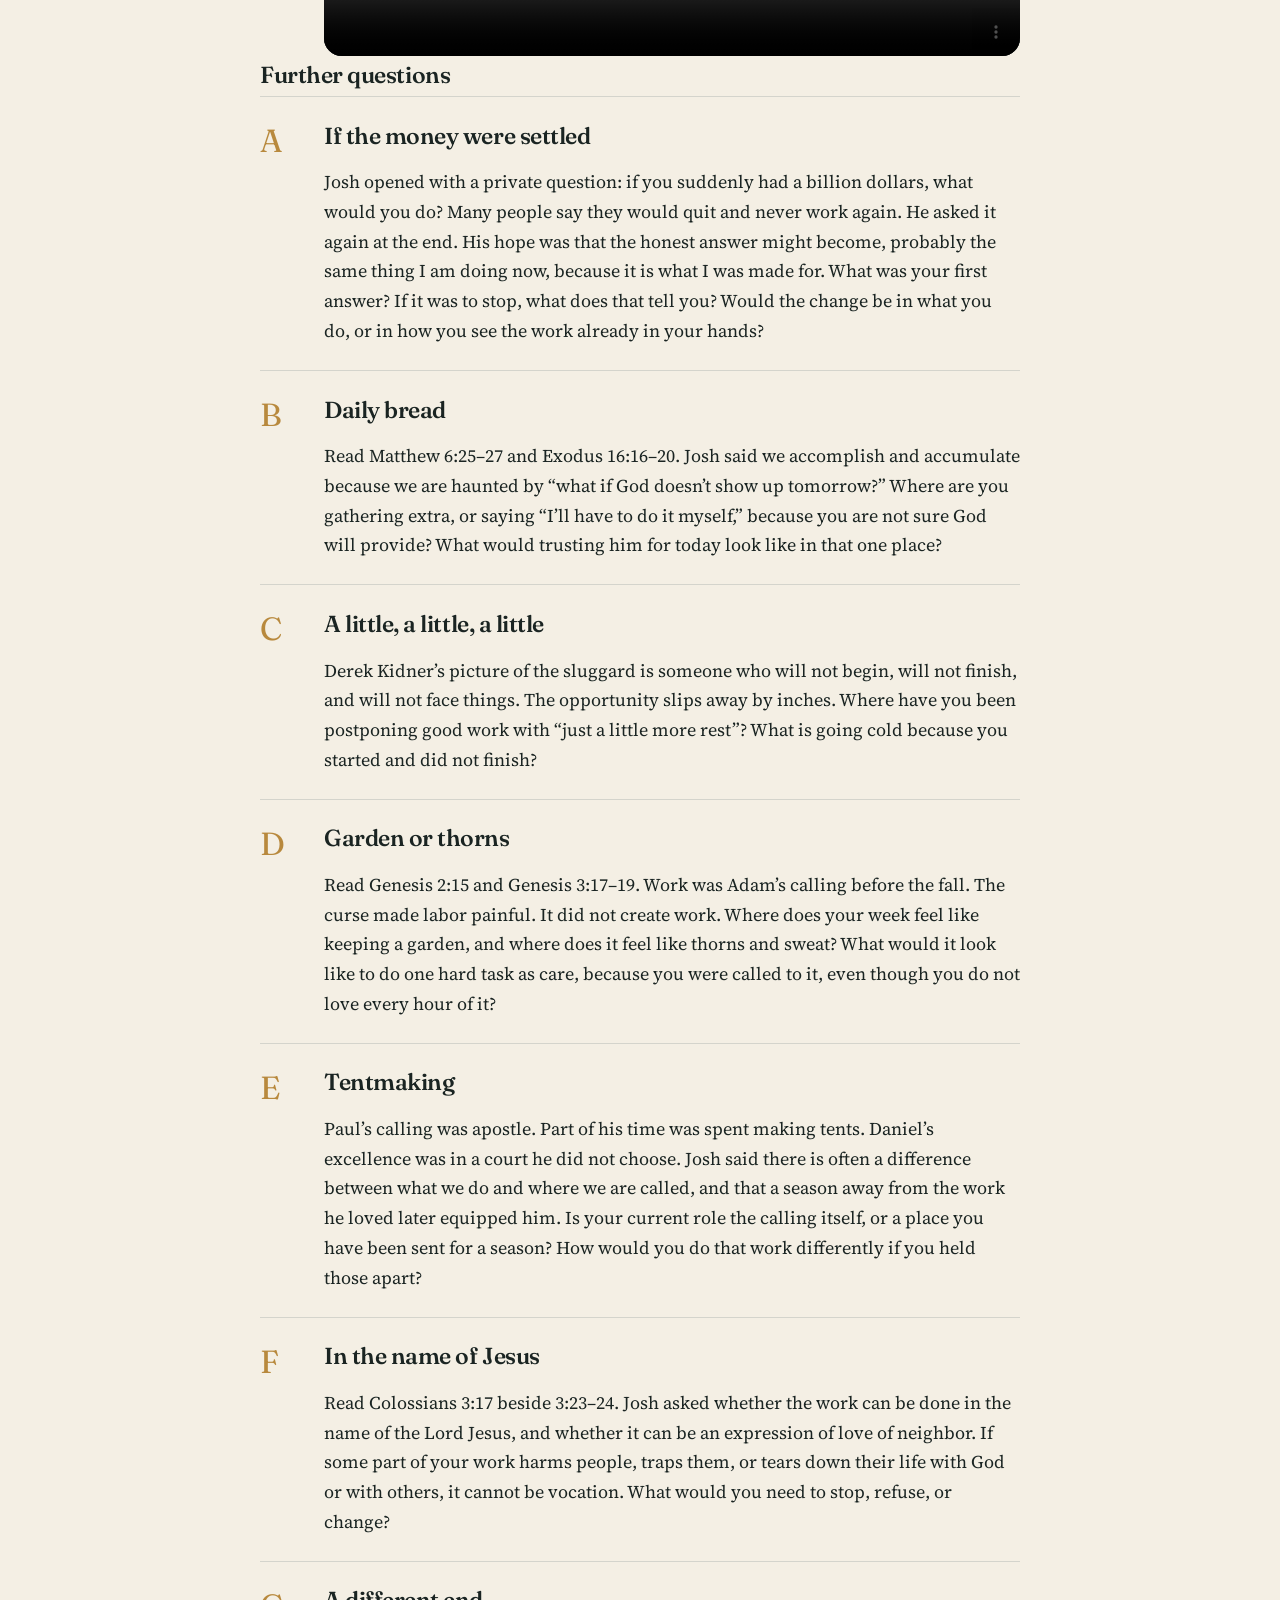
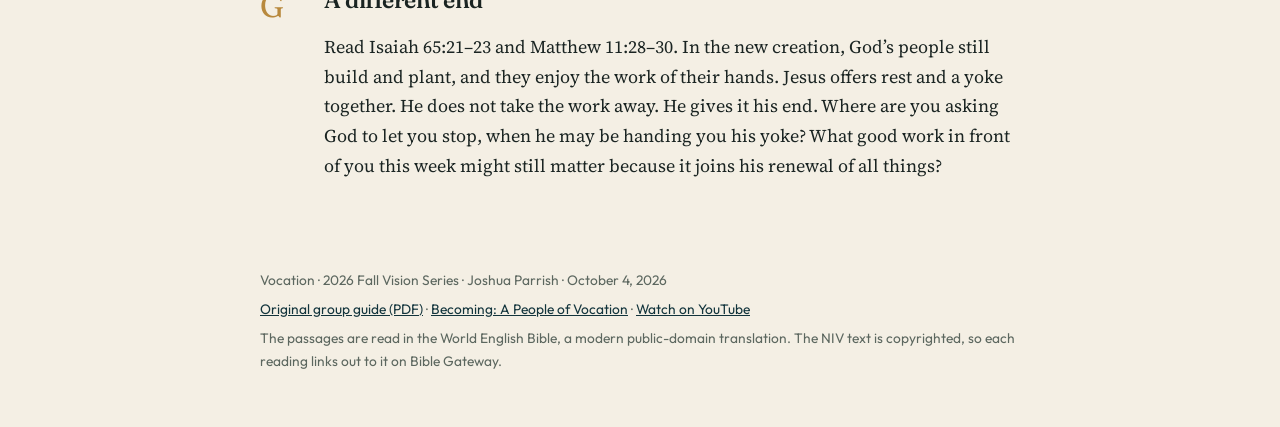
==== commit feb9df8d: "Add optional sermon summary video" ====
--- a/v2.html
+++ b/v2.html
@@ -739,6 +739,17 @@
         <li>Josh asked the billion-dollar question again at the end. His hope was that the honest answer would be, probably the same thing I am doing now, because it is what I was made for. If that is not your answer yet, sit with it. The change may be in what you do, or in how you see what you already do. Begin with enough bread for today, from the one whose work is finished.</li>
       </ul>
 
+      <article class="question">
+        <p class="num" aria-hidden="true">0</p>
+        <div>
+          <h3>Video summary</h3>
+          <p class="lead">If it would be helpful, watch this brief reminder of Josh’s sermon before continuing with the further questions.</p>
+          <video class="study-film" controls playsinline preload="metadata">
+            <source src="vocation-sermon-reminder.mp4" type="video/mp4">
+          </video>
+        </div>
+      </article>
+
       <h3>Further questions</h3>
 
       <article class="question">
